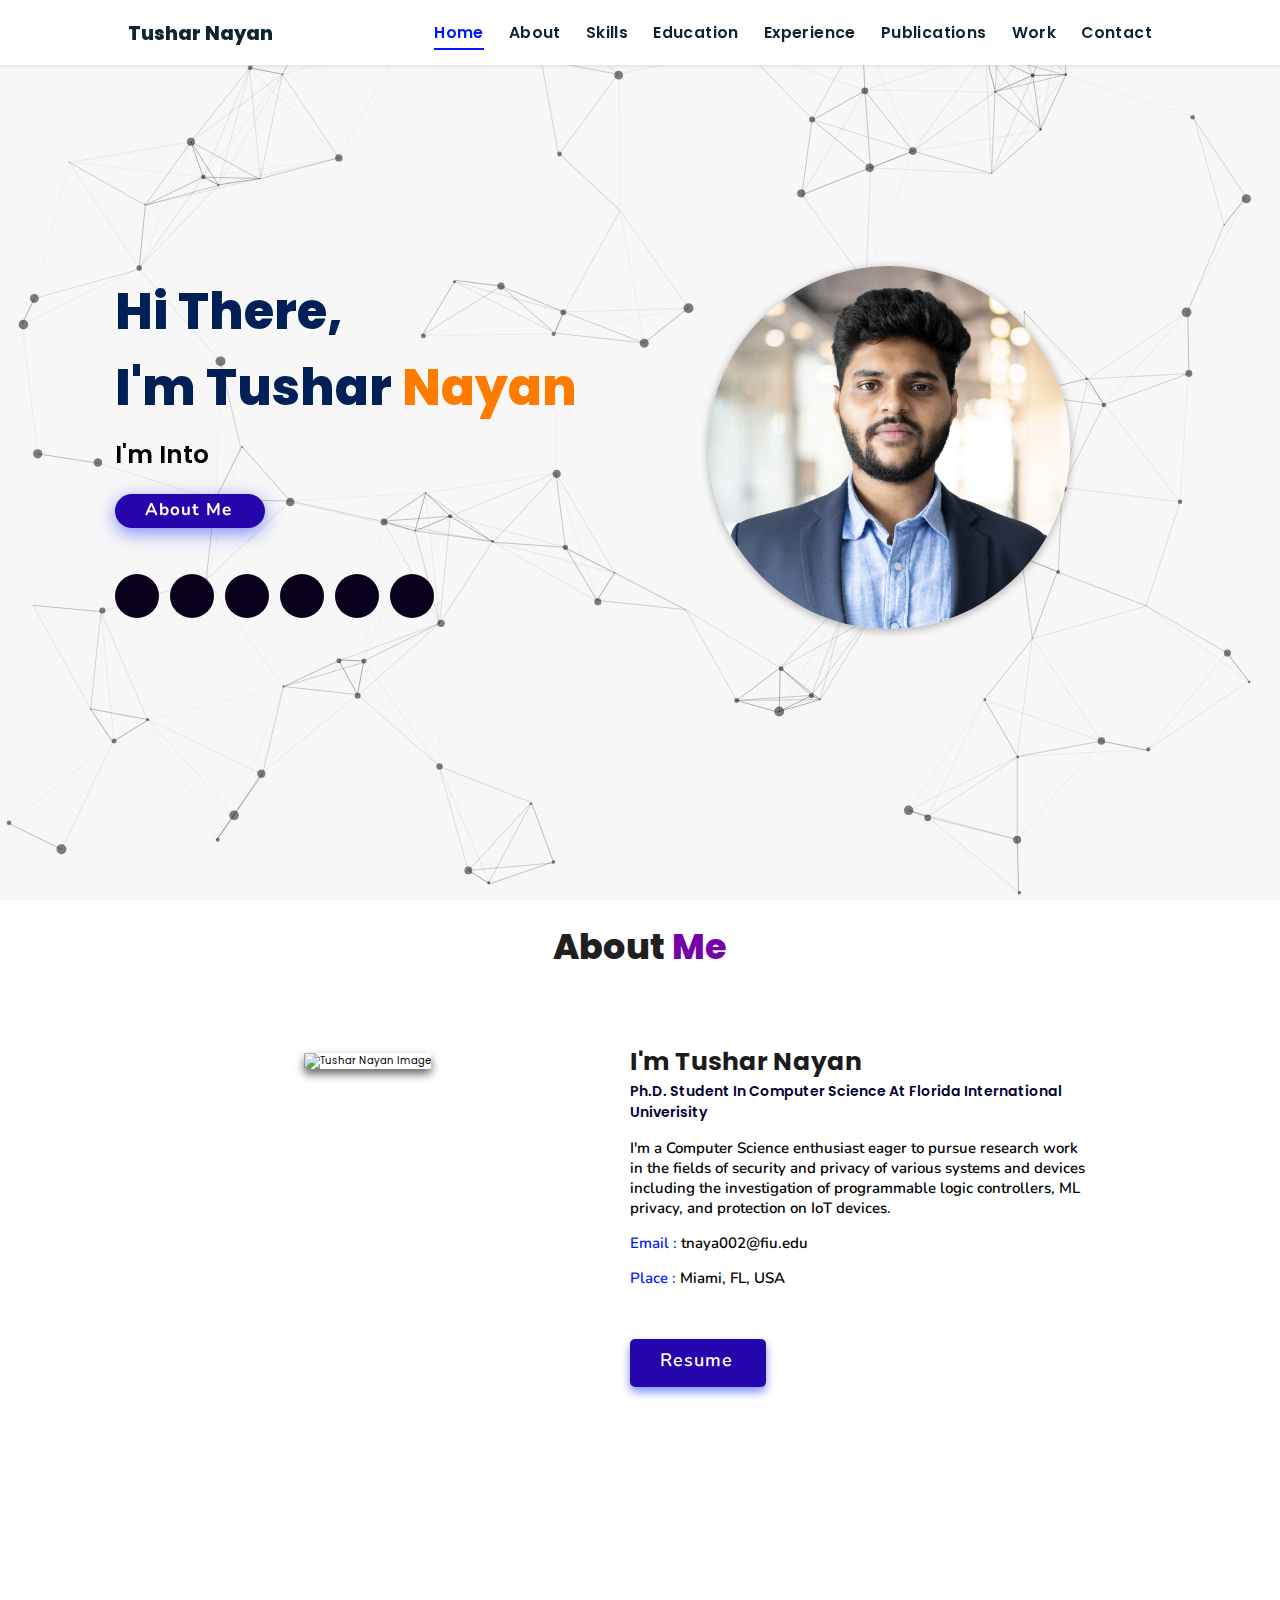
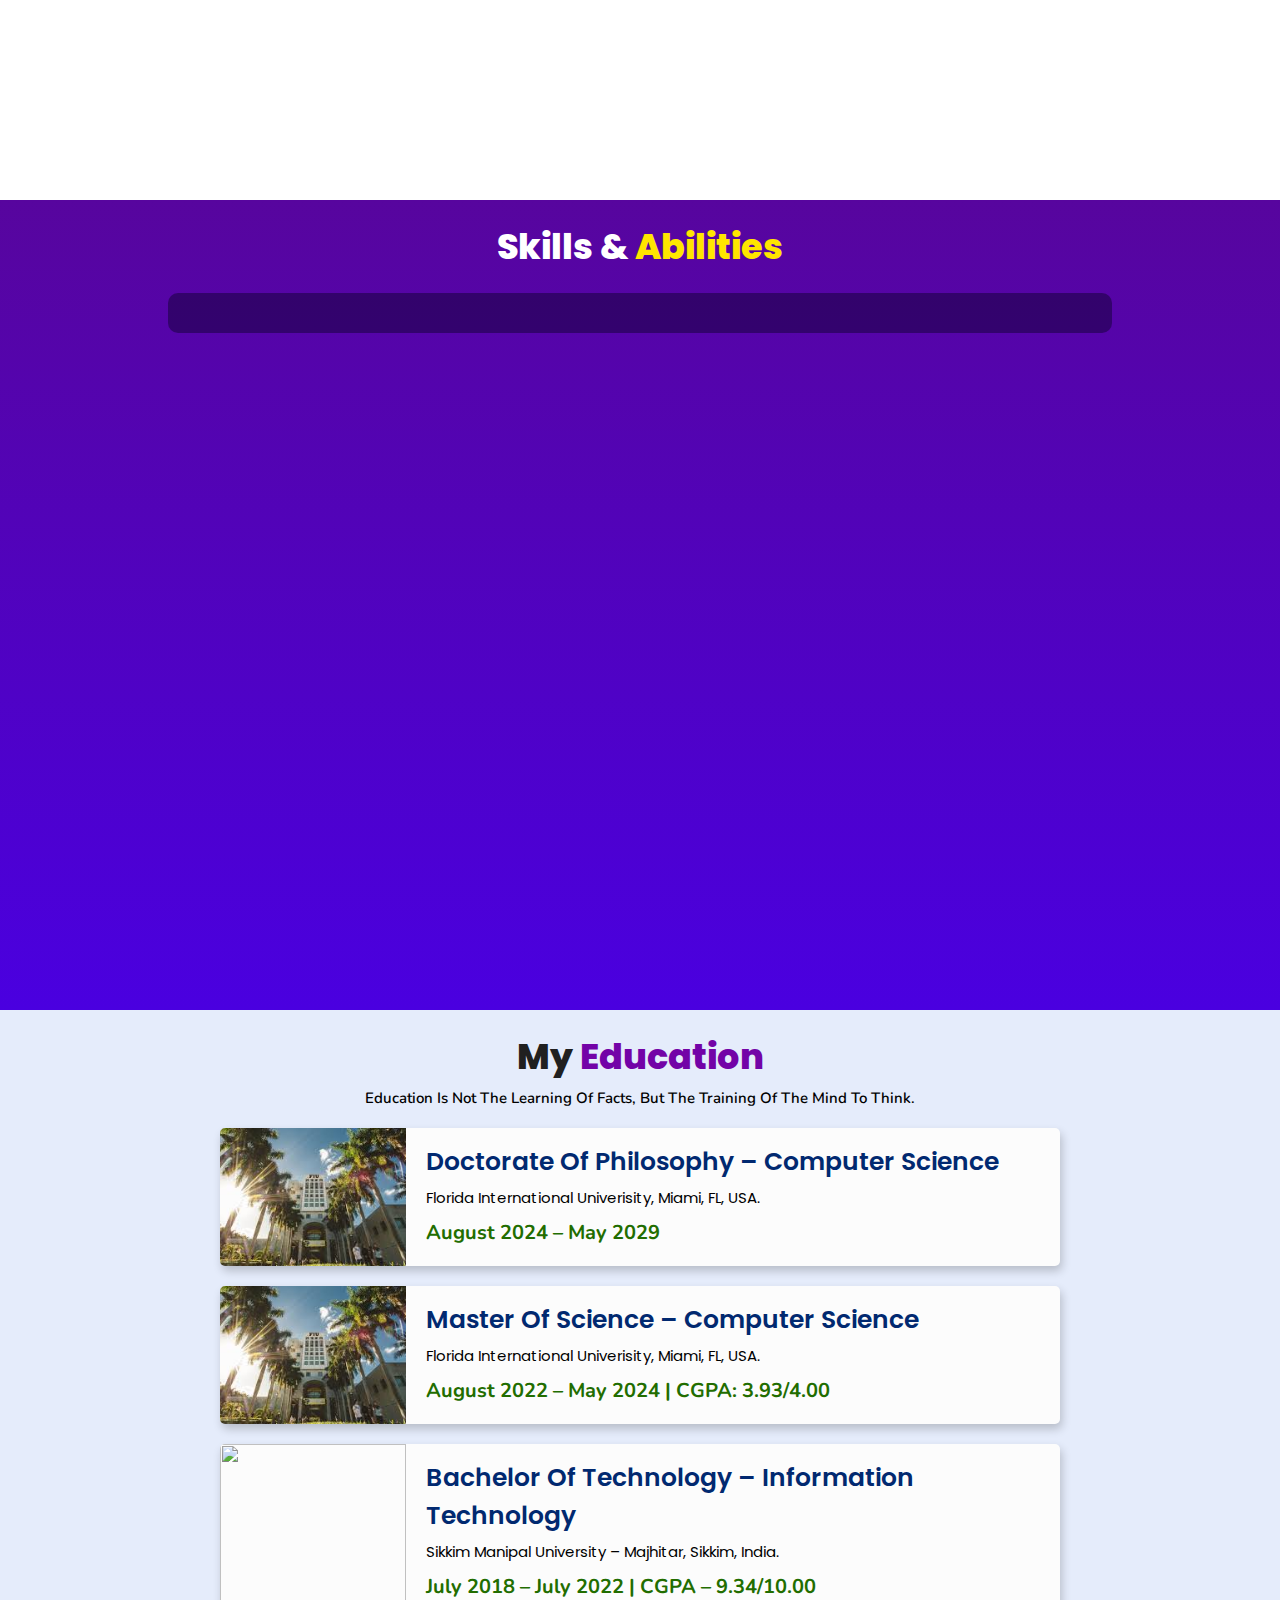
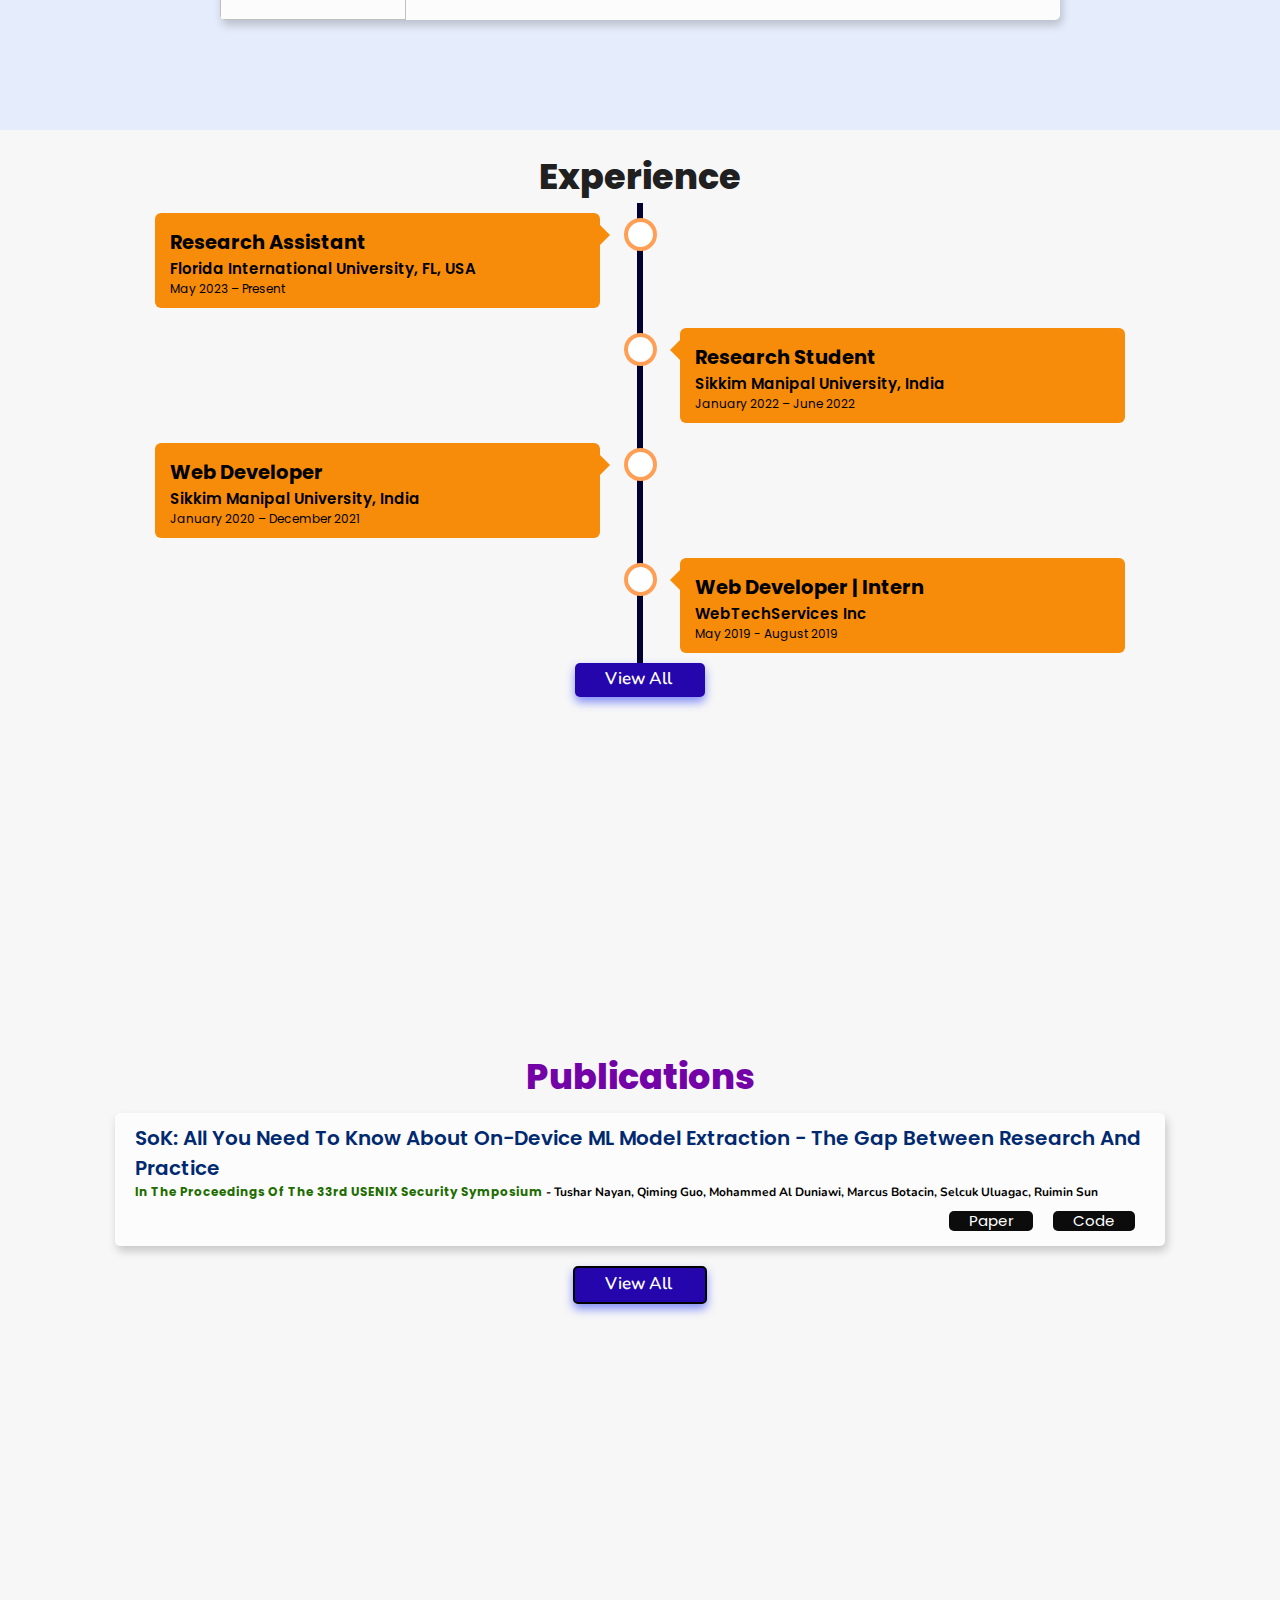
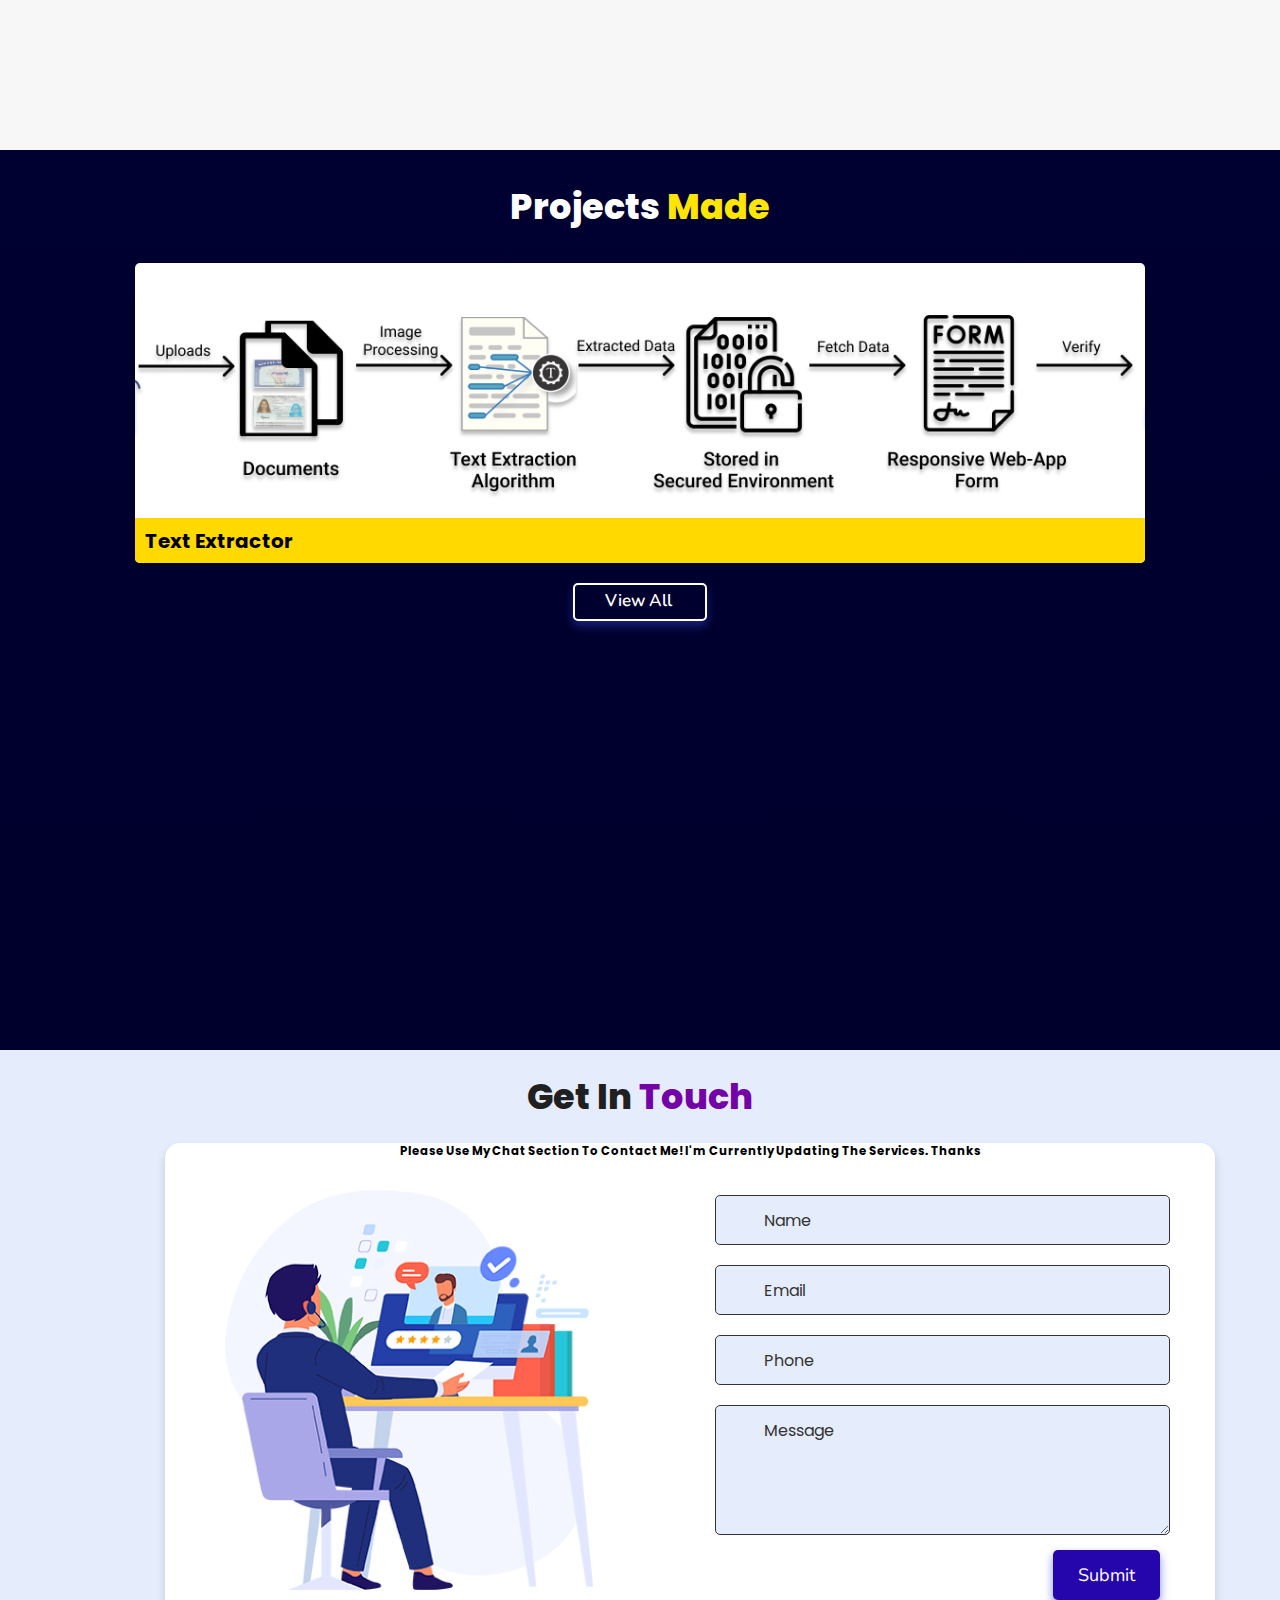
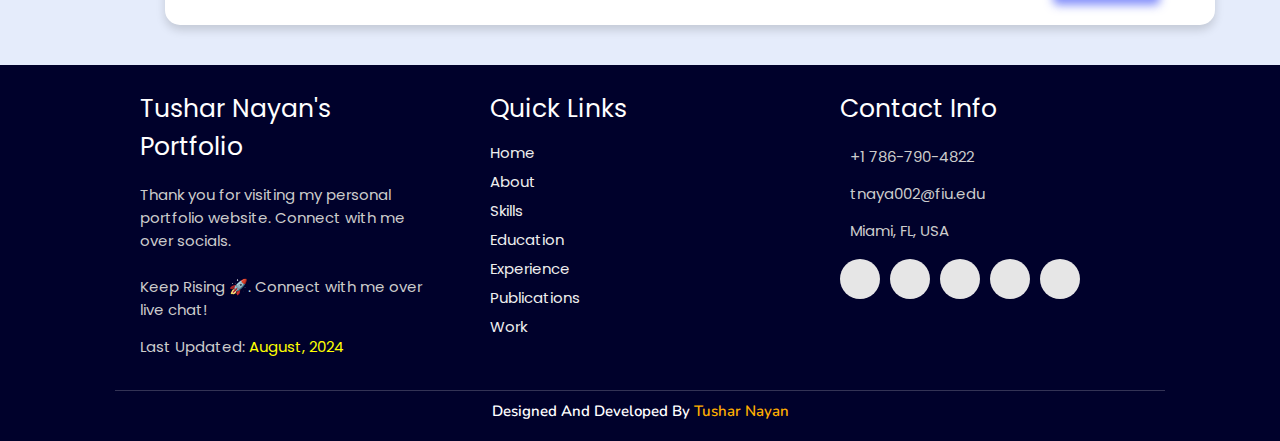
==== index.html @ a2fc1c4a "aug upd" ====
<!DOCTYPE html>
<html lang="en">
<head>
    <meta charset="UTF-8">
    <meta http-equiv="X-UA-Compatible" content="IE=edge">
    <meta name="viewport" content="width=device-width, initial-scale=1.0">
    <meta name="keywords" content="Tushar Nayan, LinkedIn, Tushar, Florida International University, FIU, Ph.D., Nayan, Sikkim Manipal Institute of Technology, Cybersecurity" />
    <meta name="description" content="Welcome to Tushar Nayan's Portfolio. I'm Ph.D. student in Computer Science at Florida International University (FIU) and Full-Stack Web Developer. I graduated with a Master's degree in CS from FIU." />
    <!-- Custom CSS -->
    <link rel="stylesheet" href="./assets/css/style.css">
    <!-- Font Awesome -->
    <link rel="stylesheet" href="https://cdnjs.cloudflare.com/ajax/libs/font-awesome/5.15.3/css/all.min.css" integrity="sha512-iBBXm8fW90+nuLcSKlbmrPcLa0OT92xO1BIsZ+ywDWZCvqsWgccV3gFoRBv0z+8dLJgyAHIhR35VZc2oM/gI1w==" crossorigin="anonymous" referrerpolicy="no-referrer" />
    <!-- Favicon -->
    <link id='favicon' rel="shortcut icon" href="./assets/images/favicon.png" type="image/x-png">
    <title>Tushar Nayan</title>
</head>
<body oncontextmenu="return false">

<!-- pre loader -->
<!-- <div class="loader-container">
  <img draggable="false" src="./assets/images/preloader.gif" alt="">
</div> -->

<!-- navbar starts -->
<header>
        <a href="/" class="logo"><i class="fas fa-home"></i> Tushar Nayan</a>
        
        <div id="menu" class="fas fa-bars"></div>
        <nav class="navbar">
            <ul>
            <li><a class="active" href="#home">Home</a></li>
            <li><a href="#about">About</a></li>
            <li><a href="#skills">Skills</a></li>
            <li><a href="#education">Education</a></li>
            <li><a href="#experience">Experience</a></li>
            <li><a href="#publications">Publications</a></li>
            <li><a href="#work">Work</a></li>
            <li><a href="#contact">Contact</a></li>
            </ul>
        </nav>
</header>
<!-- navbar ends -->


<!-- hero section starts -->
<section class="home" id="home">
    <div id="particles-js"></div>

    <div class="content">
    <h2>Hi There,<br/> I'm Tushar <span>Nayan</span></h2>
    <p>I'm into <span class="typing-text"></span></p>
    <a href="#about" class="btn"><span>About Me</span>
      <i class="fas fa-arrow-circle-down"></i>
    </a>
    <div class="socials">
        <ul class="social-icons">
          <li><a class="linkedin" aria-label="LinkedIn" href="https://www.linkedin.com/in/tushar-nayan-cs/" target="_blank"><i class="fab fa-linkedin"></i></a></li> 
          <li><a class="github" aria-label="GitHub" href="https://github.com/tusharnayan10" target="_blank"><i class="fab fa-github"></i></a></li>
          <li><a class="twitter" aria-label="Twitter" href="https://twitter.com/tusharnayan2610" target="_blank"><i class="fab fa-twitter"></i></a></li>
          <li><a class="Outlook" aria-label="Outlook" href="mailto:tnaya002@fiu.edu" target="_blank"><i class="fa fa-envelope"></i></a></li>
          <li><a class="instagram" aria-label="Instagram" href="https://www.instagram.com/tushar_nayan/"><i class="fab fa-instagram" target="_blank"></i></a></li>
          <li><a class="dev" aria-label="Dev" href="https://scholar.google.com/citations?user=FZKQHasAAAAJ&hl=en" target="_blank"><i class="fas fa-graduation-cap"></i></a></li>
        </ul>
      </div>
    </div>
<div class="image">
    <img draggable="false" class="tilt" src="./assets/images/Tushar_Nayan.jpeg" alt="Tushar Nayan">
</div>
</section>
<!-- hero section ends -->


<!-- about section starts -->
<section class="about" id="about">
    <h2 class="heading"><i class="fas fa-user-alt"></i> About <span>Me</span></h2>
    
    <div class="row">
    <div class="image">
        <img draggable="false" class="tilt" src="./assets/images/Tushar_Nayan_LinkedIn.jpg" alt="Tushar Nayan Image">
    </div>
    <div class="content">
        <h3>I'm Tushar Nayan</h3>
        <span class="tag">Ph.D. Student in Computer Science at Florida International Univerisity</span>
        
        <p>I'm a Computer Science enthusiast eager to pursue research work in the fields of security and privacy of various systems and devices including the investigation of programmable logic controllers, ML privacy, and protection on IoT devices. </p>
        
        <div class="box-container">
            <!-- <div class="box">
              <p><span> age: </span> 20</p>
              <p><span> phone : </span> +91 XXX-XXX-XXXX</p>
            </div> -->
            <div class="box">
              <p><span> email : </span> tnaya002@fiu.edu</p>
              <p><span> place : </span> Miami, FL, USA</p>
            </div>
        </div>
        
        <div class="resumebtn">
            <a href="https://drive.google.com/file/d/1YgH2UkGEHbeD4jH4rCSF4Mcs30v8Ncd2/view" target="_blank" class="btn"><span>Resume</span>
                <i class="fas fa-chevron-right"></i>
            </a>
        </div>

    </div>
    </div>
</section>
<!-- about section ends -->

<!-- skills section starts -->
<section class="skills" id="skills">

    <h2 class="heading"><i class="fas fa-laptop-code"></i> Skills & <span>Abilities</span></h2>

    <div class="container">
          <div class="row" id="skillsContainer">

          <!--<div class="bar">
              <div class="info">
                <img src="./assets/images/skills/react.png"/>
                <span>React-js</span>
              </div>
            </div>-->
      </div>
</div>
</section>
<!-- skills section ends -->


<!-- education section starts -->
<section class="education" id="education">

  <h1 class="heading"><i class="fas fa-graduation-cap"></i> My <span>Education</span></h1>

    <p class="qoute">Education is not the learning of facts, but the training of the mind to think.</p>

    <div class="box-container">
    
    <div class="box">
        <div class="image">
        <img draggable="false" src="./assets/images/educat/FIU.jpeg" alt="Florida International Univerisity, Miami, FL">
        </div>
        <div class="content">
        <h3>Doctorate of Philosophy – Computer Science</h3>
        <p>Florida International Univerisity, Miami, FL, USA.</p>
        <h4>August 2024 – May 2029 </h4>
        </div>
    </div>

    <div class="box">
        <div class="image">
        <img draggable="false" src="./assets/images/educat/FIU.jpeg" alt="Florida International Univerisity, Miami, FL">
        </div>
        <div class="content">
        <h3>Master of Science – Computer Science</h3>
        <p>Florida International Univerisity, Miami, FL, USA.</p>
        <h4>August 2022 – May 2024 | CGPA: 3.93/4.00</h4>
        </div>
    </div>

    <div class="box">
      <div class="image">
      <img draggable="false" src="./assets/images/educat/SMIT.JPG" alt="">
      </div>
      <div class="content">
      <h3>Bachelor of Technology – Information Technology</h3>
      <p>Sikkim Manipal University – Majhitar, Sikkim, India.</p>
      <h4>July 2018 – July 2022 | CGPA – 9.34/10.00</h4>
      </div>
    </div>

</div>
</section>
<!-- education section ends -->

<!-- experience section starts -->
<section class="experience" id="experience">

  <h2 class="heading"><i class="fas fa-briefcase"></i> Experience </h2>

  <div class="timeline">

    <div class="container left">
      <div class="content">
        <div class="tag">
          <h2>Research Assistant</h2>
        </div>
        <div class="desc">
            <h3>Florida International University, FL, USA</h3>
            <p>May 2023 – Present</p>
        </div>
      </div>
    </div>

    <div class="container right">
      <div class="content">
        <div class="tag">
          <h2>Research Student</h2>
        </div>
        <div class="desc">
            <h3>Sikkim Manipal University, India</h3>
            <p>January 2022 – June 2022</p>
        </div>
      </div>
    </div>

    <div class="container left">
      <div class="content">
        <div class="tag">
          <h2>Web Developer</h2>
        </div>
        <div class="desc">
            <h3>Sikkim Manipal University, India</h3>
            <p>January 2020 – December 2021</p>
        </div>
      </div>
    </div>

    <div class="container right">
      <div class="content">
        <div class="tag">
          <h2>Web Developer | Intern </h2>
        </div>
        <div class="desc">
            <h3>WebTechServices Inc</h3>
            <p>May 2019 - August 2019</p>
        </div>
      </div>
    </div>

  <div class="morebtn">
    <a href="./experience/" class="btn"><span>View All</span>
      <i class="fas fa-arrow-right"></i>
  </a>
  </div>

</div>

</section>
<!-- experience section ends -->

<!-- Publications section starts -->
<section class="publications" id="publications">

  <h2 class="heading"><i class="fas fa-book-open"></i> <span>Publications</span></h2>
  <div class="box-container">
     
    <div class="box">
        <div class="content">
        <h3>SoK: All You Need to Know About On-Device ML Model Extraction - The Gap Between Research and Practice </h3>
        <h4>In the Proceedings of the 33rd USENIX Security Symposium <span class="presentedby"> - Tushar Nayan, Qiming Guo, Mohammed Al Duniawi, Marcus Botacin, Selcuk Uluagac, Ruimin Sun</span> </h4>
        <div class="btns-box">
            <div class="btns">
            <a href="https://www.usenix.org/system/files/sec24fall-prepub-2341-nayan.pdf" class="btn" target="_blank"><i class="fas fa-eye"></i> Paper</a>
            <a href="https://github.com/sys-ris3/ML_Extraction_Sok" class="btn" target="_blank">Code <i class="fas fa-code"></i></a>
          </div>
        </div>

      </div>
    </div>
  </div>

<div class="viewall">
  <a href="./publications/" class="btn"><span>View All</span>
    <i class="fas fa-arrow-right"></i>
  </a>
</div>

</section>
<!-- Publications section ends -->



<!-- work project section starts -->
<section class="work" id="work">

  <h2 class="heading"><i class="fas fa-laptop-code"></i> Projects <span>Made</span></h2>

  <div class="box-container">

    <div class="box tilt">
      <img draggable="false" src="./assets/images/projects/textExtractorWeb.png" alt="Text Extractor" />
      <div class="content">
        <div class="tag">
        <h3>Text Extractor</h3>
        </div>
        <div class="desc">
          <p>Text Extractor: Smart Fill - Machine Learning Framework: Designed a Machine Learning framework that uses the OCR technique to extract text from documents and autofill web application forms using powerful tools like Azure, Dot Net, RESTful API, SQL, and React</p>
          <div class="btns">
            <a href="https://github.com/tusharnayan10" class="btn" target="_blank"><i class="fas fa-eye"></i> View</a>
            <a href="https://github.com/tusharnayan10" class="btn" target="_blank">Code <i class="fas fa-code"></i></a>
          </div>
        </div>
      </div>
    </div>

</div>

<div class="viewall">
  <a href="./projects/" class="btn"><span>View All</span>
    <i class="fas fa-arrow-right"></i>
</a>
</div>

</section>
<!-- work project section ends -->


<!-- contact section starts -->
<section class="contact" id="contact">
  
  <h2 class="heading"><i class="fas fa-headset"></i> Get in <span>Touch</span></h2>

  <div class="container">
    <h3 style="text-align: center;">Please use my chat section to contact me! I'm currently updating the services. Thanks</h3>
    <div class="content">
      <div class="image-box">
        <img draggable="false" src="./assets/images/contact1.png" alt="">
      </div>
    <form id="contact-form">
      
      <div class="form-group">
        <div class="field">
          <input type="text" name="name" placeholder="Name" required>
          <i class='fas fa-user'></i>
        </div>
        <div class="field">
          <input type="text" name="email" placeholder="Email" required>
          <i class='fas fa-envelope'></i>
        </div>
        <div class="field">
          <input type="text" name="phone" placeholder="Phone">
          <i class='fas fa-phone-alt'></i>
        </div>
        <div class="message">
        <textarea placeholder="Message" name="message" required></textarea>
        <i class="fas fa-comment-dots"></i>
        </div>
        </div>
      <div class="button-area">
        <button type="submit">
          Submit <i class="fa fa-paper-plane"></i></button>
      </div>
    </form>
  </div>
  </div>
</section> 
<!-- contact section ends -->


<!-- footer section starts -->
<section class="footer">

  <div class="box-container">

      <div class="box">
          <h3>Tushar Nayan's Portfolio</h3>
          <p>Thank you for visiting my personal portfolio website. Connect with me over socials. <br/> <br/> Keep Rising 🚀. Connect with me over live chat!</p>
          <p>Last Updated: <span style="color: yellow;">August, 2024</span></p>
        </div>

      <div class="box">
          <h3>quick links</h3>
          <a href="#home"><i class="fas fa-chevron-circle-right"></i> home</a>
          <a href="#about"><i class="fas fa-chevron-circle-right"></i> about</a>
          <a href="#skills"><i class="fas fa-chevron-circle-right"></i> skills</a>
          <a href="#education"><i class="fas fa-chevron-circle-right"></i> education</a>
          <a href="#experience"><i class="fas fa-chevron-circle-right"></i> experience</a>
          <a href="#publications"><i class="fas fa-chevron-circle-right"></i> publications</a>
          <a href="#work"><i class="fas fa-chevron-circle-right"></i> work</a>
      </div>

      <div class="box">
          <h3 id="contact" >contact info</h3>
          <p> <i class="fas fa-phone"></i>+1 786-790-4822</p>
          <p> <i class="fas fa-envelope"></i>tnaya002@fiu.edu</p>
          <p> <i class="fas fa-map-marked-alt"></i>Miami, FL, USA</p>
          <div class="share">

              <a href="https://www.linkedin.com/in/tushar-nayan-cs" class="fab fa-linkedin" aria-label="LinkedIn" target="_blank"></a>
              <a href="https://github.com/tushar_nayan" class="fab fa-github" aria-label="GitHub" target="_blank"></a>
              <a href="mailto:tnaya002@fiu.edu" class="fas fa-envelope" aria-label="Mail" target="_blank"></a>
              <a href="https://twitter.com/tusharnayan2610" class="fab fa-twitter" aria-label="Twitter" target="_blank"></a>
              <a href="https://t.me/" class="fab fa-telegram-plane" aria-label="Telegram" target="_blank"></a>
          </div>
      </div>
  </div>

  <h1 class="credit">Designed and Developed by <a href="https://www.linkedin.com/in/tushar-nayan-cs"> Tushar Nayan</a></h1>

</section>
<!-- footer section ends -->


<!-- scroll top btn -->
<a href="#home" aria-label="ScrollTop" class="fas fa-angle-up" id="scroll-top"></a>
<!-- scroll back to top -->


<!-- ==== ALL MAJOR JAVASCRIPT CDNS STARTS ==== -->
<!-- jquery cdn -->
<script src="https://cdnjs.cloudflare.com/ajax/libs/jquery/3.6.0/jquery.min.js" integrity="sha512-894YE6QWD5I59HgZOGReFYm4dnWc1Qt5NtvYSaNcOP+u1T9qYdvdihz0PPSiiqn/+/3e7Jo4EaG7TubfWGUrMQ==" crossorigin="anonymous" referrerpolicy="no-referrer"></script>

<!-- typed.js cdn -->
<script src="https://cdnjs.cloudflare.com/ajax/libs/typed.js/2.0.5/typed.min.js" integrity="sha512-1KbKusm/hAtkX5FScVR5G36wodIMnVd/aP04af06iyQTkD17szAMGNmxfNH+tEuFp3Og/P5G32L1qEC47CZbUQ==" crossorigin="anonymous" referrerpolicy="no-referrer"></script>

<!-- particle.js links -->
<script src="./assets/js/particles.min.js"></script>
<script src="./assets/js/app.js"></script>

<!-- vanilla tilt.js links -->
<script src="https://cdnjs.cloudflare.com/ajax/libs/vanilla-tilt/1.7.0/vanilla-tilt.min.js" integrity="sha512-SttpKhJqONuBVxbRcuH0wezjuX+BoFoli0yPsnrAADcHsQMW8rkR84ItFHGIkPvhnlRnE2FaifDOUw+EltbuHg==" crossorigin="anonymous" referrerpolicy="no-referrer"></script>

<!-- scroll reveal anim -->
<script src="https://unpkg.com/scrollreveal"></script>

<script
      type="text/javascript"
      src="https://cdn.jsdelivr.net/npm/emailjs-com@3/dist/email.min.js"
    ></script>

<!-- ==== ALL MAJOR JAVASCRIPT CDNS ENDS ==== -->

<script src="./assets/js/script.js"></script>

</body>
</html>
---- assets/css/style.css ----
@import url("https://fonts.googleapis.com/css2?family=Poppins:wght@400;600;700&display=swap");
@import url("https://fonts.googleapis.com/css2?family=Nunito:ital,wght@0,300;0,400;0,600;0,700;1,300;1,400&display=swap");

* {
  margin: 0;
  padding: 0;
  box-sizing: border-box;
  text-decoration: none;
  outline: none;
  border: none;
  text-transform: capitalize;
  transition: all 0.2s linear;
}
html {
  font-size: 62.5%;
  overflow-x: hidden;
  scroll-behavior: smooth;
}
body {
  background: #f7f7f7;
  font-family: "Poppins", sans-serif;
}

*::selection {
  background: #2b3dda;
  color: #fff;
}

html {
  font-size: 62.5%;
  overflow-x: hidden;
}
html::-webkit-scrollbar {
  width: 0.8rem;
}
html::-webkit-scrollbar-track {
  background: rgb(235, 202, 245);
}
html::-webkit-scrollbar-thumb {
  background: #420177;
}

/* pre loader start */
.loader-container {
  position: fixed;
  top: 0;
  left: 0;
  z-index: 10000;
  background: #e6eff1;
  display: flex;
  align-items: center;
  justify-content: center;
  height: 100%;
  width: 100%;
}
.loader-container.fade-out {
  top: -120%;
}
/* pre loader end */

/* navbar starts */
header {
  position: fixed;
  top: 0;
  left: 0;
  right: 0;
  z-index: 1000;
  display: flex;
  align-items: center;
  justify-content: space-between;
  padding: 1.7rem 10%;
  height: 6.5rem;
  background-color: #fff;
  box-shadow: 0 1px 4px rgba(146, 161, 176, 0.3);
}
section {
  min-height: 100vh;
  padding: 2rem 9%;
}
.heading {
  font-size: 3.5rem;
  color: rgb(32, 32, 32);
  font-weight: 800;
  text-align: center;
}
.heading span {
  color: rgb(115, 3, 167);
}
header .logo {
  font-size: 1.9rem;
  font-weight: 800;
  text-decoration: none;
  color: #0e2431;
}
header .logo i {
  font-size: 2.2rem;
}
header .logo:hover {
  color: #fc8c05;
}
header .navbar ul {
  list-style: none;
  display: flex;
  justify-content: center;
  align-items: center;
}
header .navbar li {
  margin-left: 2.5rem;
}
header .navbar ul li a {
  font-size: 1.57rem;
  color: #0e2431;
  font-weight: 600;
  text-decoration: none;
  letter-spacing: 0.04rem;
  transition: 0.2s;
}
header .navbar ul li a.active,
header .navbar ul li a:hover {
  color: #011aff;
  border-bottom: 0.2rem solid #011aff;
  padding: 0.5rem 0;
}
/* navbar ends */

/* hamburger icon starts*/
#menu {
  font-size: 3rem;
  cursor: pointer;
  color: rgb(24, 2, 63);
  display: none;
}
@media (max-width: 768px) {
  #menu {
    display: block;
  }
  header .navbar {
    position: fixed;
    top: 6.5rem;
    right: -120%;
    width: 75%;
    height: 100%;
    text-align: left;
    align-items: flex-start;
    background-color: #0e0f31;
  }
  header .navbar ul {
    flex-flow: column;
    padding: 1rem;
  }
  header .navbar ul li {
    text-align: center;
    width: 100%;
    margin: 1rem 0;
    border-radius: 0.5rem;
    width: 26rem;
  }
  header .navbar ul li a {
    display: block;
    padding: 1rem;
    text-align: left;
    color: #fff;
    font-size: 2rem;
  }
  header .navbar ul li a.active,
  header .navbar ul li a:hover {
    padding: 1rem;
    color: #fff;
    border-radius: 0.5rem;
    border-bottom: 0.5rem solid #011aff;
  }
  .fa-times {
    transform: rotate(180deg);
  }
  header .navbar.nav-toggle {
    right: 0;
  }
}
/* hamburger icon ends */

/* hero section starts*/
.home {
  position: relative;
  display: flex;
  flex-wrap: wrap;
  gap: 1.5rem;
  min-height: 100vh;
  align-items: center;
}
.home #particles-js {
  position: absolute;
  top: 0;
  left: 0;
  height: 100%;
  width: 100%;
}
.home::before {
  content: "";
  position: absolute;
  top: 0;
  left: 0;
  height: 100%;
  width: 100%;
}
.home .content {
  flex: 1 1 40rem;
  padding-top: 1rem;
  z-index: 1;
}
.home .image {
  flex: 1 1 40rem;
  z-index: 1;
}
.home .image img {
  width: 70%;
  margin-left: 6rem;
  border-radius: 50%;
  box-shadow: 0 2px 8px rgba(0, 0, 0, 0.3);
  cursor: pointer;
}
.home .image img:hover {
  box-shadow: 0 5px 15px rgba(0, 0, 0, 0.5);
}
.home .content h2 {
  font-size: 5rem;
  font-weight: 800;
  color: #002057;
}
.home .content h2 span {
  font-size: 5rem;
  font-weight: 800;
  color: #ff7b00;
}
.home .content p {
  font-size: 2.5rem;
  color: #000;
  font-weight: 600;
  padding: 1rem 0;
}
.home .content p span {
  font-size: 2.5rem;
  color: rgb(148, 8, 8);
  font-weight: 600;
  padding: 1rem 0;
}
.home .btn {
  margin-top: 1rem;
  position: absolute;
  line-height: 0;
  padding: 1.6rem 3rem;
  border-radius: 4em;
  transition: 0.5s;
  color: #fff;
  background: #2506ad;
  box-shadow: 0px 5px 18px rgba(48, 68, 247, 0.6);
  font-family: "Nunito", sans-serif;
}
.home .btn span {
  font-weight: 700;
  font-size: 1.7rem;
  letter-spacing: 0.1rem;
}
.home .btn i {
  margin-left: 0.3rem;
  font-size: 1.5rem;
  transition: 0.3s;
}
.home .btn:hover {
  background: #1a047e;
}
.home .btn:hover i {
  transform: translateX(5px);
}
/* social icons start */
.socials {
  position: relative;
  margin-top: 9rem;
}
.socials .social-icons {
  padding-left: 0;
  margin-bottom: 0;
  list-style: none;
}
.socials .social-icons li {
  display: inline-block;
  margin-bottom: 14px;
}
.social-icons a {
  font-size: 2rem;
  display: inline-block;
  line-height: 44px;
  color: #00d9ff;
  background-color: #09011b;
  width: 44px;
  height: 44px;
  text-align: center;
  margin-right: 8px;
  border-radius: 100%;
  -webkit-transition: all 0.2s linear;
  -o-transition: all 0.2s linear;
  transition: all 0.2s linear;
}
.social-icons a:active,
.social-icons a:focus,
.social-icons a:hover {
  color: #fff;
  background-color: #0685da;
}
.social-icons a.github:hover {
  background-color: #0e0e0e;
}
.social-icons a.twitter:hover {
  background-color: #00aced;
}
.social-icons a.linkedin:hover {
  background-color: #007bb6;
}
.social-icons a.dev:hover {
  background-color: #070707;
}
.social-icons a.instagram:hover {
  background-color: #ee00da;
}
/* social icons end */

/* hero media queries starts*/
@media (max-width: 450px) {
  .home .btn {
    margin: 4rem 0;
  }
  .socials {
    margin-top: 10rem;
  }
  .home .image img {
    margin-top: -10rem;
  }
  .home .content p {
    font-size: 2.2rem;
  }
  .home .content p span {
    font-size: 2.2rem;
  }
}
/* hero media queries ends*/
/* hero section end */

/* about section starts */
.about {
  background: rgb(255, 255, 255);
}
.about .row {
  display: flex;
  flex-direction: row;
  gap: 2rem;
  flex-wrap: wrap;
  padding: 4rem;
}
.about .row .image {
  text-align: center;
  flex: 1 1 35rem;
}
.about .row .image img {
  margin: 4rem;
  width: 30rem;
  height: auto;
  border-radius: 5%;
  box-shadow: 0 5px 10px rgba(0, 0, 0, 0.6);
  mix-blend-mode: normal;
  transition: 0.3s;
  cursor: pointer;
}

.about .row .content {
  flex: 1 1 45rem;
  padding: 3rem;
}
.about .row .content h3 {
  color: rgb(27, 27, 27);
  font-size: 2.5rem;
}
.about .row .content .tag {
  font-size: 1.4rem;
  color: #020133;
  font-weight: 600;
  margin-top: 1rem;
}
.about .row .content p {
  font-size: 1.5rem;
  margin-top: 1.5rem;
  font-family: "Nunito";
  font-weight: 600;
  text-transform: none;
}
.about .row .content .box-container {
  display: flex;
  flex-wrap: wrap;
  gap: 1.5rem;
  font-family: "Nunito";
  font-weight: 600;
}
.about .row .content .box-container .box p {
  text-transform: none;
}
.about .row .content .box-container .box p span {
  color: #011aff;
}
.resumebtn {
  margin-top: 6rem;
}
.resumebtn .btn {
  padding: 1.7rem 3rem;
  border-radius: 0.5em;
  transition: 0.3s;
  color: #fff;
  background: #2506ad;
  box-shadow: 0px 5px 10px rgba(48, 68, 247, 0.6);
  font-family: "Nunito", sans-serif;
}
.resumebtn .btn span {
  font-weight: 600;
  font-size: 1.8rem;
  letter-spacing: 0.1rem;
}
.resumebtn .btn i {
  margin-left: 0.3rem;
  font-size: 1.2rem;
  transition: 0.3s;
}
.resumebtn .btn:hover {
  background: #1a047e;
}
.resumebtn .btn:hover i {
  transform: translateX(5px);
}
/* about media queries starts*/
@media screen and (max-width: 600px) {
  .about .row .image {
    margin-top: 2rem;
  }
  .about .row .image img {
    margin: 0 auto;
    width: 80%;
    mix-blend-mode: normal;
  }
  .about .row {
    padding: 0.5rem;
    margin-bottom: 7rem;
  }
  .about .row .content {
    padding: 1rem;
  }
  .about .row .content .box-container {
    gap: 0;
  }
}
/* about media queries ends*/
/* about section ends */

/* skills section starts */
.skills {
  min-height: 90vh;
  background: linear-gradient(to bottom, #57059e, #4a00e0);
}
.skills h2 {
  color: #fff;
}
.skills .heading span {
  color: rgb(255, 230, 0);
}
.skills .container {
  background: rgba(0, 0, 22, 0.4);
  color: #fff;
  border-radius: 1rem;
  padding: 2rem;
  width: 90%;
  margin: auto;
  margin-top: 2rem;
}
.skills .container .row {
  display: grid;
  grid-template-columns: repeat(6, 1fr);
  flex-wrap: wrap;
  gap: 1.8rem;
}
.skills .container .bar {
  margin-bottom: 15px;
  padding: 10px;
  border-radius: 1rem;
  box-shadow: 0 4px 10px rgba(0, 0, 0, 0.2);
  background: rgba(0, 0, 22, 0.9);
  transition: 0.2s;
}
.skills .container .bar:hover {
  box-shadow: 0 8px 10px rgba(0, 2, 68, 0.8) !important;
  background-color: rgba(0, 0, 0, 0.9) !important;
}
.skills .container .bar .info {
  display: flex;
  flex-direction: column;
  align-items: center;
  gap: 1rem;
  margin-top: 1rem;
}
.skills .container .bar .info i {
  font-size: 4rem;
}
.skills .container .bar .info span {
  font-size: 2rem;
  font-weight: 500;
  font-family: "Poppins";
  margin-left: 0.5rem;
}
/* skills media queries starts*/
@media screen and (max-width: 600px) {
  .skills .container {
    padding: 0;
    margin: 0;
  }
  .skills .container .row {
    grid-template-columns: repeat(2, 1fr);
    margin: 1rem;
    padding: 2rem 0.2rem 2rem 0.2rem;
    gap: 1rem;
  }
  .skills .container {
    margin-top: 5px;
    width: 100%;
  }
}
/* skills media queries ends*/
/* skills section ends */

/* education section starts */
.education {
  background: #e5ecfb;
  min-height: 80vh;
}
.education .qoute {
  font-size: 1.5rem;
  text-align: center;
  font-family: "Nunito", sans-serif;
  font-weight: 600;
  margin-top: 0.5rem;
}
.education .box-container {
  display: flex;
  flex-wrap: wrap;
  justify-content: center;
  align-items: center;
  flex-direction: column;
}
.education .box-container .box {
  display: flex;
  flex-direction: row;
  width: 80%;
  border-radius: 0.5rem;
  box-shadow: 0.2rem 0.5rem 1rem rgba(0, 0, 0, 0.2);
  text-align: center;
  position: relative;
  margin-top: 2rem;
  overflow: hidden;
  transition: 0.3s;
  background: rgb(252, 252, 252);
}
.education .box-container .box:hover {
  transform: scale(1.03);
  box-shadow: 1rem 0.5rem 1.2rem rgba(0, 0, 0, 0.3);
}
.education .box-container .box .image {
  flex: 1 1 20rem;
  width: 100%;
}
.education .box-container .box img {
  object-fit: cover;
  position: relative;
  width: 100%;
  height: 100%;
}
.education .box-container .box .content {
  position: relative;
  display: flex;
  flex-direction: column;
  padding: 1rem;
  flex-wrap: wrap;
  flex: 1 1 70rem;
}
.education .box-container .box .content h3 {
  font-size: 2.5rem;
  color: #012970;
  padding: 0.5rem 0;
  font-weight: 600;
  text-align: left;
  margin-left: 1rem;
}
.education .box-container .box .content p {
  font-size: 1.5rem;
  margin-left: 1rem;
  text-align: left;
}
.education h4 {
  font-size: 2rem;
  color: rgb(34, 109, 0);
  text-align: left;
  margin: 1rem;
  font-family: "Nunito", sans-serif;
  font-weight: 700;
}

/* education media queries starts*/
@media screen and (max-width: 600px) {
  .education .box-container .box {
    flex-direction: column;
    width: 100%;
  }
  .education .box-container .box .image {
    width: 100%;
    height: 25rem;
  }
  .education .box-container .box img {
    width: 100%;
  }
  .education .box-container .box .content {
    position: relative;
    display: flex;
    flex-direction: column;
    padding: 1rem;
    flex-wrap: wrap;
    flex: 0;
  }
  .education .btns {
    margin-top: 2rem;
    margin-left: 1rem;
    margin-right: 1rem;
    flex-wrap: wrap;
  }
}
/* education media queries ends*/
/* education section ends */



/* Publication section starts*/

.publications {
  background: (255, 255, 255);
  min-height: 80vh;
}

.publications .box-container {
  display: flex;
  flex-wrap: wrap;
  justify-content: center;
  align-items: center;
  flex-direction: column;
}
.publications .box-container .box {
  display: flex;
  flex-direction: row;
  width: 100%;
  border-radius: 0.5rem;
  box-shadow: 0.2rem 0.5rem 1rem rgba(0, 0, 0, 0.2);
  text-align: center;
  position: relative;
  margin-top: 1rem;
  overflow: hidden;
  transition: 0.3s;
  background: rgb(252, 252, 252);
}
.publications .box-container .box:hover {
  /* transform: scale(1.03); */
  box-shadow: 1rem 0.5rem 1.2rem rgba(0, 0, 0, 0.3);
}
.publications .box-container .box .image {
  flex: 1 1 20rem;
  width: 100%;
}
.publications .box-container .box img {
  object-fit: cover;
  position: relative;
  width: 100%;
  height: 100%;
}
.publications .box-container .box .content {
  position: relative;
  display: flex;
  flex-direction: column;
  padding: 1rem;
  flex-wrap: wrap;
  flex: 1 1 10rem;
}
.publications .box-container .box .content h3 {
  font-size: 2rem;
  color: #012970;
  font-weight: 600;
  text-align: left;
  margin-left: 1rem;
}
.publications .box-container .box .content p {
  font-size: 1rem;
  margin-left: 1rem;
  text-align: left;
}
.publications h4 {
  font-size: 1.2rem;
  color: rgb(34, 109, 0);
  text-align: left;
  margin-left: 1rem;
  font-weight: 700;
}

.publications .presentedby{
  font-size: 1.2rem;
  color: black;
  text-align: left;
  font-family: "Nunito", sans-serif;

}

/* Publications media queries starts*/

@media screen and (max-width: 600px) {
  .publications .box-container .box {
    flex-direction: column;
    width: 100%;
  }
  .publications .box-container .box .image {
    width: 100%;
    height: 25rem;
  }
  .publications .box-container .box img {
    width: 100%;
  }
  .publications .box-container .box .content {
    position: relative;
    display: flex;
    flex-direction: column;
    padding: 1.1rem;
    flex-wrap: wrap;
    flex: 0;
  }
  .publications .btns {
    margin-top: 2rem;
    margin-left: 1rem;
    margin-right: 1rem;
    flex-wrap: wrap;
  }
}

/* Publication buttons style start */

.publications .btns-box .btns {
  display: flex;
  justify-content: flex-end;
  width: 100%;
  margin-top: 1rem;
  margin-bottom: 0.5rem;
}
.publications .btns-box .btns .btn {
  line-height: 0;
  display: inline;
  padding: 1rem 2rem;
  border-radius: 0.5rem;
  font-size: 1.5rem;
  color: #fff;
  background: rgb(12, 12, 12);
  margin-right: 2rem;
}
.publications .btns-box .btns .btn:hover {
  background: #310ae0f5;
}
.publications .viewall {
  display: flex;
  justify-content: center;
  margin-top: 2rem;
}
.publications .viewall .btn {
  position: relative;
  line-height: 0;
  padding: 1.6rem 3rem;
  border-radius: 0.5em;
  transition: 0.5s;
  background: #2506ad;
  box-shadow: 0px 5px 10px rgba(48, 68, 247, 0.6);
  color: #fff;
  font-weight: 700;
  border: 2px solid #000;
  text-align: center;
}
.publications .viewall .btn span {
  font-weight: 600;
  font-size: 1.7rem;
  font-family: "Nunito", sans-serif;
}
.publications .viewall .btn i {
  margin-left: 0.3rem;
  font-size: 1.5rem;
  transition: 0.3s;
}
.publications .viewall .btn:hover {
  background: #fff;
  color: #000;
}
.publications .viewall .btn:hover i {
  transform: translateX(5px);
}
/* Publication buttons style ends*/

/* Publication section ends*/

/* PUBLICATION ENDS */



/* work section starts */
.work {
  /* background: #010124; */
  background: linear-gradient(to bottom, #000031, #00002c);
}
.work h2 {
  color: #fff;
  padding: 1rem;
}
.work .heading span {
  color: rgb(255, 230, 0);
}
.work .box-container {
  display: flex;
  flex-wrap: wrap;
  gap: 1.5rem;
  margin: 2rem;
}
.work .box-container .box {
  flex: 1 1 30rem;
  border-radius: 0.5rem;
  box-shadow: 0 0.5rem 1rem rgba(0, 0, 0, 0.1);
  position: relative;
  overflow: hidden;
  height: 30rem;
}
.work .box-container .box img {
  height: 100%;
  width: 100%;
  object-fit: cover;
}
.work .box-container .box .content {
  height: 100%;
  width: 100%;
  position: absolute;
  top: 85%;
  left: 0;
  background: rgba(255, 255, 255, 0.9);
  display: flex;
  flex-direction: column;
}
.work .box-container .box .content .tag {
  display: flex;
  flex-direction: row;
  justify-content: space-between;
  align-items: center;
  height: 4.5rem;
  width: 100%;
  padding-left: 1rem;
  background: #ffd900;
}
.work .box-container .box .content .tag h3 {
  font-size: 2rem;
}
.work .box-container .box:hover .content {
  top: 25%;
}
.work .desc {
  margin: 2rem;
  display: flex;
  flex-direction: column;
  justify-content: center;
}
.work .desc p {
  font-size: 1.5rem;
}
.work .desc .btns {
  display: flex;
  justify-content: space-between;
  width: 100%;
  margin-top: 2rem;
}
.work .desc .btns .btn {
  line-height: 0;
  display: inline;
  padding: 1.5rem 2.5rem;
  border-radius: 0.5rem;
  font-size: 1.5rem;
  color: #fff;
  background: rgb(12, 12, 12);
  margin-right: 2rem;
}
.work .desc .btns .btn:hover {
  background: #310ae0f5;
}
.work .viewall {
  display: flex;
  justify-content: center;
}
.work .viewall .btn {
  position: relative;
  line-height: 0;
  padding: 1.6rem 3rem;
  border-radius: 0.5em;
  transition: 0.5s;
  color: rgb(255, 255, 255);
  font-weight: 700;
  border: 2px solid #fff;
  box-shadow: 0px 5px 10px rgba(65, 84, 241, 0.4);
  text-align: center;
}
.work .viewall .btn span {
  font-weight: 600;
  font-size: 1.7rem;
  font-family: "Nunito", sans-serif;
}
.work .viewall .btn i {
  margin-left: 0.3rem;
  font-size: 1.5rem;
  transition: 0.3s;
}
.work .viewall .btn:hover {
  background: #fff;
  color: #000;
}
.work .viewall .btn:hover i {
  transform: translateX(5px);
}
/* work section ends */

/* experience section starts */
.experience .timeline {
  position: relative;
  max-width: 1200px;
  margin: 0 auto;
}
.experience .timeline::after {
  content: "";
  position: absolute;
  width: 6px;
  background: #020133;
  top: 0;
  bottom: 0;
  left: 50%;
  margin-left: -3px;
  z-index: -2;
}
.experience .container {
  padding: 10px 40px;
  position: relative;
  background-color: inherit;
  width: 50%;
}
/*circles on timeline*/
.experience .container::after {
  content: "\f0b1";
  position: absolute;
  width: 25px;
  height: 25px;
  right: -17px;
  background-color: rgb(255, 255, 255);
  border: 4px solid #ff9f55;
  top: 15px;
  border-radius: 50%;
  z-index: 100;
  font-size: 1.89rem;
  text-align: center;
  font-weight: 600;
  color: #02094b;
  font-family: "Font Awesome\ 5 Free";
}
.experience .left {
  left: 0;
}
.experience .right {
  left: 50%;
}
/* arrows pointing right */
.experience .left::before {
  content: " ";
  height: 0;
  position: absolute;
  top: 22px;
  width: 0;
  z-index: 1;
  right: 30px;
  border: medium solid #f68c09;
  border-width: 10px 0 10px 10px;
  border-color: transparent transparent transparent #f68c09;
}
/* arrows pointing left  */
.experience .right::before {
  content: " ";
  height: 0;
  position: absolute;
  top: 22px;
  width: 0;
  z-index: 1;
  left: 30px;
  border: medium solid #f68c09;
  border-width: 10px 10px 10px 0;
  border-color: transparent #f68c09 transparent transparent;
}
.experience .right::after {
  left: -16px;
}
.experience .content {
  background-color: #f68c09;
  position: relative;
  border-radius: 6px;
}
.experience .content .tag {
  font-size: 1.3rem;
  padding-top: 1.5rem;
  padding-left: 1.5rem;
}
.experience .content .desc {
  margin-left: 1.5rem;
  padding-bottom: 1rem;
}
.experience .content .desc h3 {
  font-size: 1.5rem;
  font-weight: 600;
}
.experience .content .desc p {
  font-size: 1.2rem;
}
/* view all button */
.morebtn {
  display: flex;
  justify-content: center;
}
.morebtn .btn {
  position: relative;
  line-height: 0;
  padding: 1.6rem 3rem;
  border-radius: 0.5em;
  transition: 0.5s;
  color: #fff;
  background: #2506ad;
  box-shadow: 0px 5px 10px rgba(48, 68, 247, 0.6);
  text-align: center;
}
.morebtn .btn span {
  font-weight: 600;
  font-size: 1.7rem;
  font-family: "Nunito", sans-serif;
}
.morebtn .btn i {
  margin-left: 0.3rem;
  font-size: 1.5rem;
  transition: 0.3s;
}
.morebtn .btn:hover {
  background: #1a047e;
}
.morebtn .btn:hover i {
  transform: translateX(5px);
}

/* Media queries - Responsive timeline on screens less than 600px wide */
@media screen and (max-width: 600px) {
  .experience {
    min-height: 80vh;
  }
  .experience .timeline {
    margin-top: 2rem;
  }
  .experience .timeline::after {
    left: 31px;
  }
  .experience .container {
    width: 100%;
    padding-left: 8rem;
    padding-right: 2rem;
  }
  .experience .container::after {
    font-size: 2.2rem;
  }
  .experience .container::before {
    left: 61px;
    border: medium solid #f68c09;
    border-width: 10px 10px 10px 0;
    border-color: transparent #f68c09 transparent transparent;
  }
  .experience .left::after {
    left: 15px;
  }
  .experience .right::after {
    left: 15px;
  }
  .experience .right {
    left: 0%;
  }
  .morebtn {
    margin-top: 3rem;
  }
}
/* experience media queries ends */
/* experience section ends */

/* contact section starts */
.contact {
  background: #e5ecfb;
  min-height: 60vh;
}
.contact .container {
  max-width: 1050px;
  width: 100%;
  background: #fff;
  border-radius: 1.5rem;
  margin: 2rem 5rem;
  box-shadow: 0 5px 10px rgba(0, 0, 0, 0.15);
}
.contact .container .content {
  display: flex;
  align-items: center;
  justify-content: space-between;
  padding: 2.5rem 2rem;
}
.contact .content .image-box {
  max-width: 60%;
  margin-left: 4rem;
}
.contact .content .image-box img {
  width: 100%;
  height: 40rem;
  position: relative;
}
.contact .content form {
  width: 45%;
  margin-right: 3.5rem;
}
form .form-group {
  display: flex;
  flex-direction: column;
  justify-content: center;
}
.form-group .field {
  height: 50px;
  display: flex;
  position: relative;
  margin: 1rem;
  width: 100%;
}
form i {
  position: absolute;
  top: 50%;
  left: 18px;
  color: rgb(51, 51, 51);
  font-size: 17px;
  pointer-events: none;
  transform: translateY(-50%);
}
form .field input,
form .message textarea {
  width: 100%;
  height: 100%;
  outline: none;
  padding: 0 16px 0 48px;
  font-size: 16px;
  font-family: "Poppins", sans-serif;
  border-radius: 5px;
  border: 1px solid rgb(51, 51, 51);
  background: #e5ecfb;
}
.field input::placeholder,
.message textarea::placeholder {
  color: rgb(51, 51, 51);
}
.field input:focus,
.message textarea:focus {
  padding-left: 47px;
  border: 2px solid rgb(115, 3, 167);
}
.field input:focus ~ i,
.message textarea:focus ~ i {
  color: rgb(115, 3, 167);
}
form .message {
  position: relative;
  margin: 1rem;
  width: 100%;
}
form .message i {
  top: 25px;
  font-size: 20px;
  left: 15px;
}
form .message textarea {
  min-height: 130px;
  max-height: 230px;
  max-width: 100%;
  min-width: 100%;
  padding: 12px 20px 0 48px;
}
form .message textarea::-webkit-scrollbar {
  width: 0px;
}
form .button-area {
  display: flex;
  float: right;
  flex-direction: row-reverse;
}
.button-area button {
  color: #fff;
  border: none;
  outline: none;
  font-size: 1.8rem;
  cursor: pointer;
  border-radius: 5px;
  padding: 13px 25px;
  background: #2506ad;
  box-shadow: 0px 5px 10px rgba(48, 68, 247, 0.6);
  transition: 0.3s ease;
  font-family: "Nunito", sans-serif;
}
.button-area button:hover {
  background: #421cecf5;
}
.button-area span {
  font-size: 17px;
  padding: 1rem;
  display: none;
}
.button-area button i {
  position: relative;
  top: 6px;
  left: 2px;
  font-size: 1.5rem;
  transition: 0.3s;
  color: #fff;
}
.button-area button:hover i {
  left: 8px;
}
/* contact section media queries starts */
@media (max-width: 900px) {
  .contact {
    min-height: 70vh;
  }
  .contact .container {
    margin: 3rem 0 2rem 0;
  }
  .contact .container .content {
    padding: 18px 12px;
  }
  .contact .content .image-box {
    display: none;
  }
  .contact .content form {
    width: 100%;
    margin-right: 2rem;
  }
}
/* contact section media queries ends */
/* contact section ends */

/* footer section starts */
.footer {
  min-height: auto;
  padding-top: 0;
  background: rgb(0, 1, 43);
}
.footer .box-container {
  display: flex;
  justify-content: center;
  flex-wrap: wrap;
}
.footer .box-container .box {
  flex: 1 1 25rem;
  margin: 2.5rem;
}
.footer .box-container .box h3 {
  font-size: 2.5rem;
  color: #fff;
  padding-bottom: 1rem;
  font-weight: normal;
}
.footer .box-container .box p {
  font-size: 1.5rem;
  color: #ccc;
  padding: 0.7rem 0;
  text-transform: none;
}
.footer .box-container .box p i {
  padding-right: 1rem;
  color: #ffae00;
}
.footer .box-container .box a {
  font-size: 1.5rem;
  color: rgb(238, 238, 238);
  padding: 0.3rem 0;
  display: block;
}
.footer .box-container .box a:hover {
  color: #ffae00;
}
.footer .box-container .box .share {
  display: flex;
  flex-wrap: wrap;
  padding: 1rem 0;
}
.footer .box-container .box .share a {
  height: 4rem;
  width: 4rem;
  padding: 1rem;
  text-align: center;
  border-radius: 5rem;
  font-size: 1.7rem;
  margin-right: 1rem;
  transition: 0.2s;
  background: rgb(230, 230, 230);
  color: #02094b;
  border: none;
}
.footer .box-container .box .share a:hover {
  background: transparent;
  transform: scale(0.98);
  border: 0.1rem solid rgb(180, 178, 178);
  color: #ffae00;
}
.footer .credit {
  padding: 1rem 0 0 0;
  text-align: center;
  font-size: 1.5rem;
  font-family: "Nunito", sans-serif;
  font-weight: 600;
  color: #fff;
  border-top: 0.1rem solid #fff3;
}
.footer .credit a {
  color: #ffae00;
}
.footer .fa {
  color: #e90606;
  margin: 0 0.3rem;
  font-size: 1.5rem;
  animation: pound 0.35s infinite alternate;
}
@-webkit-keyframes pound {
  to {
    transform: scale(1.1);
  }
}
@keyframes pound {
  to {
    transform: scale(1.1);
  }
}
@media (max-width: 450px) {
  .footer .box-container .box {
    margin: 1.5rem;
  }
  .footer .box-container .box p {
    padding: 0.7rem;
  }
  .footer .box-container .box .share a {
    padding: 1.2rem;
  }
}
/* footer section ends */

/* common media queries starts*/
@media (max-width: 450px) {
  html {
    font-size: 55%;
  }
  body {
    padding-right: 0;
  }
  section {
    padding: 2rem;
  }
}
/* common media queries ends*/

/* scroll top starts */
#scroll-top {
  position: fixed;
  top: -140%;
  right: 2rem;
  padding: 1rem 1.5rem;
  font-size: 2rem;
  background: #ffae00;
  color: rgb(13, 0, 44);
  border-radius: 50%;
  transition: 1s linear;
  z-index: 1000;
}
#scroll-top.active {
  top: calc(100% - 12rem);
}
/* scroll top ends */
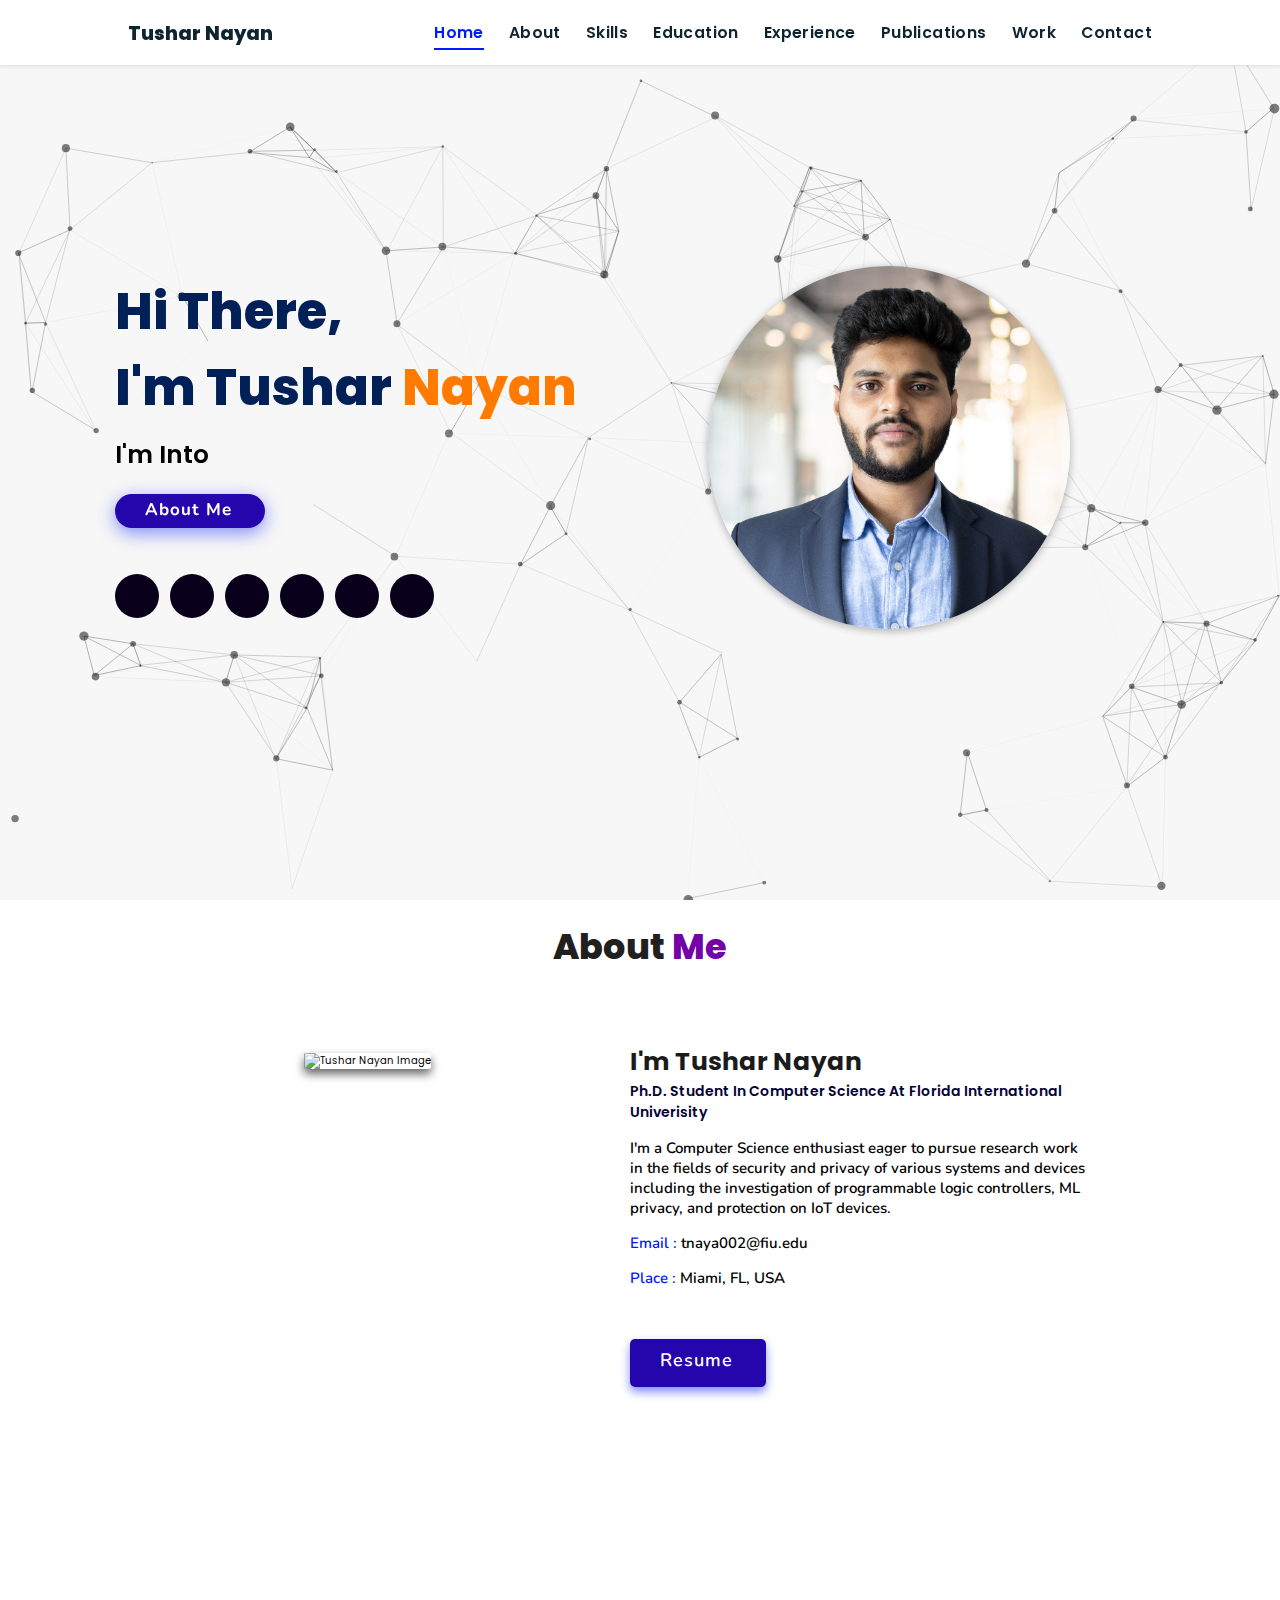
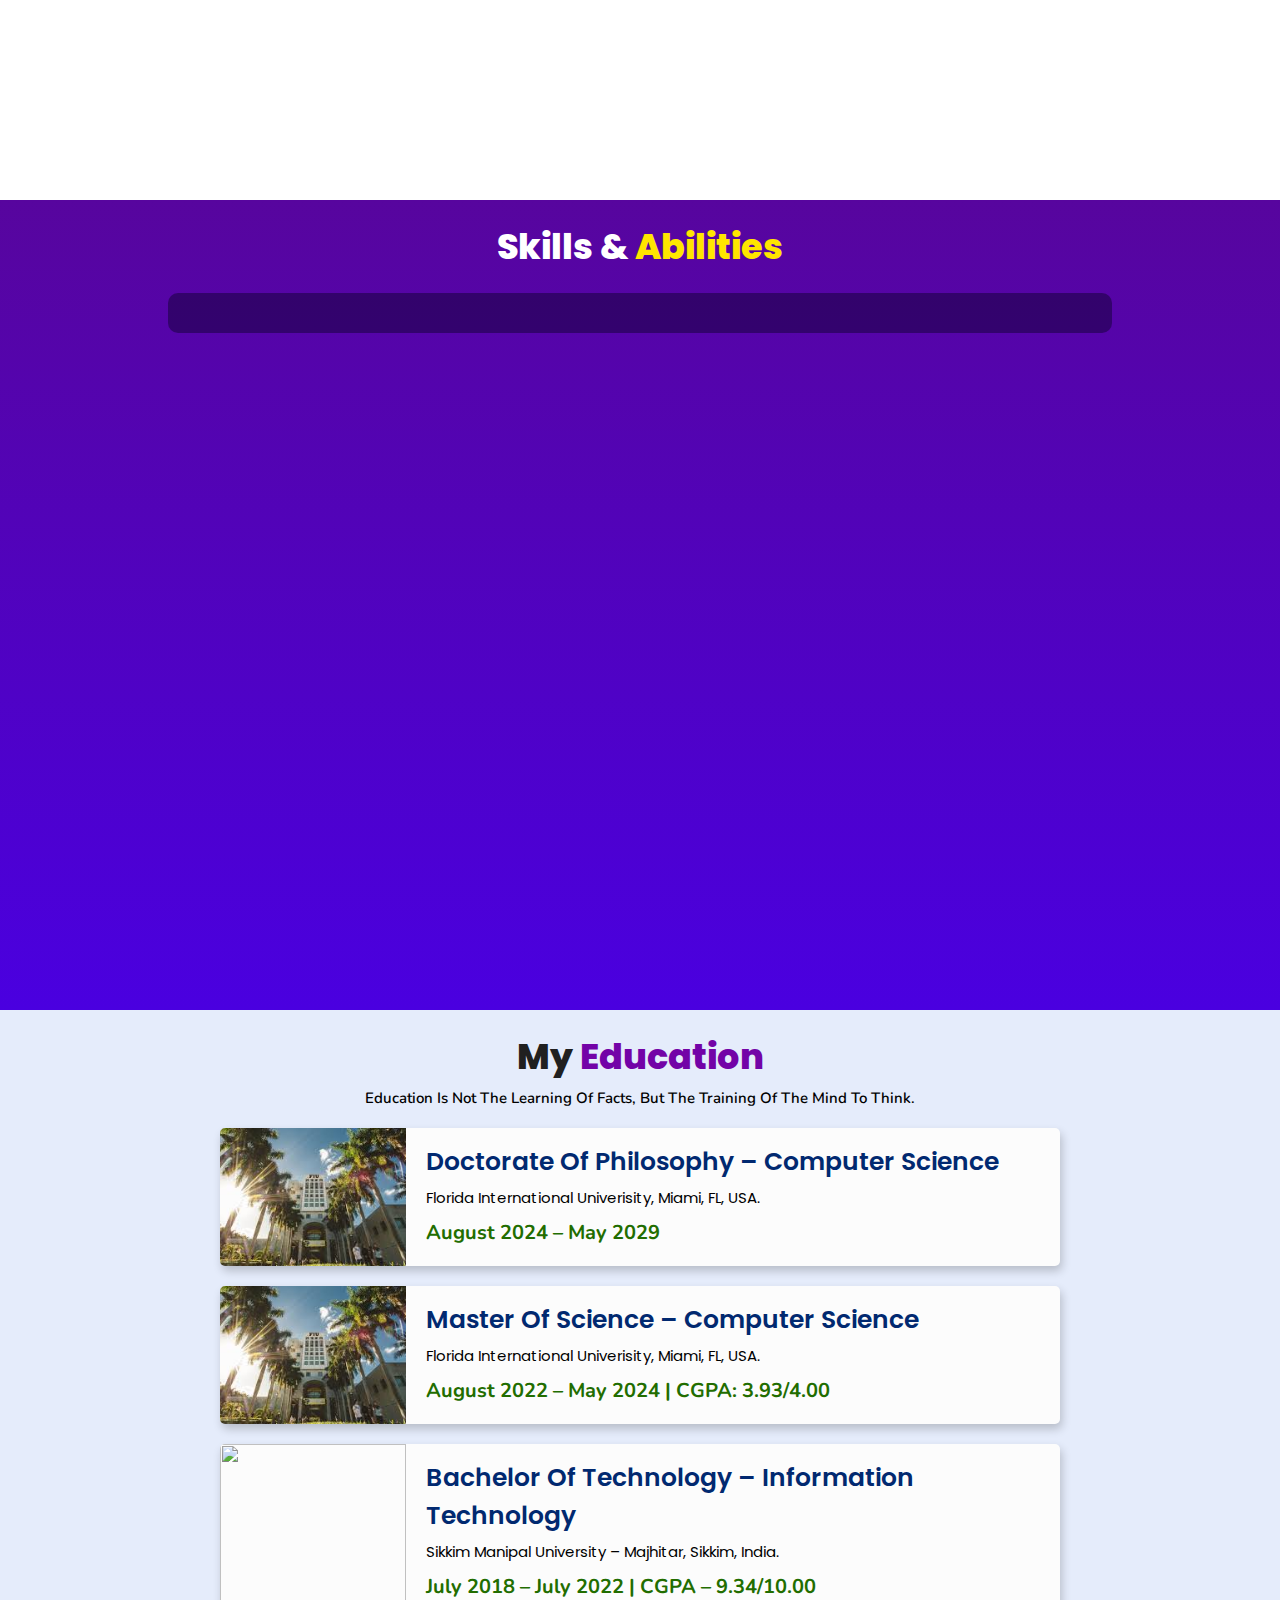
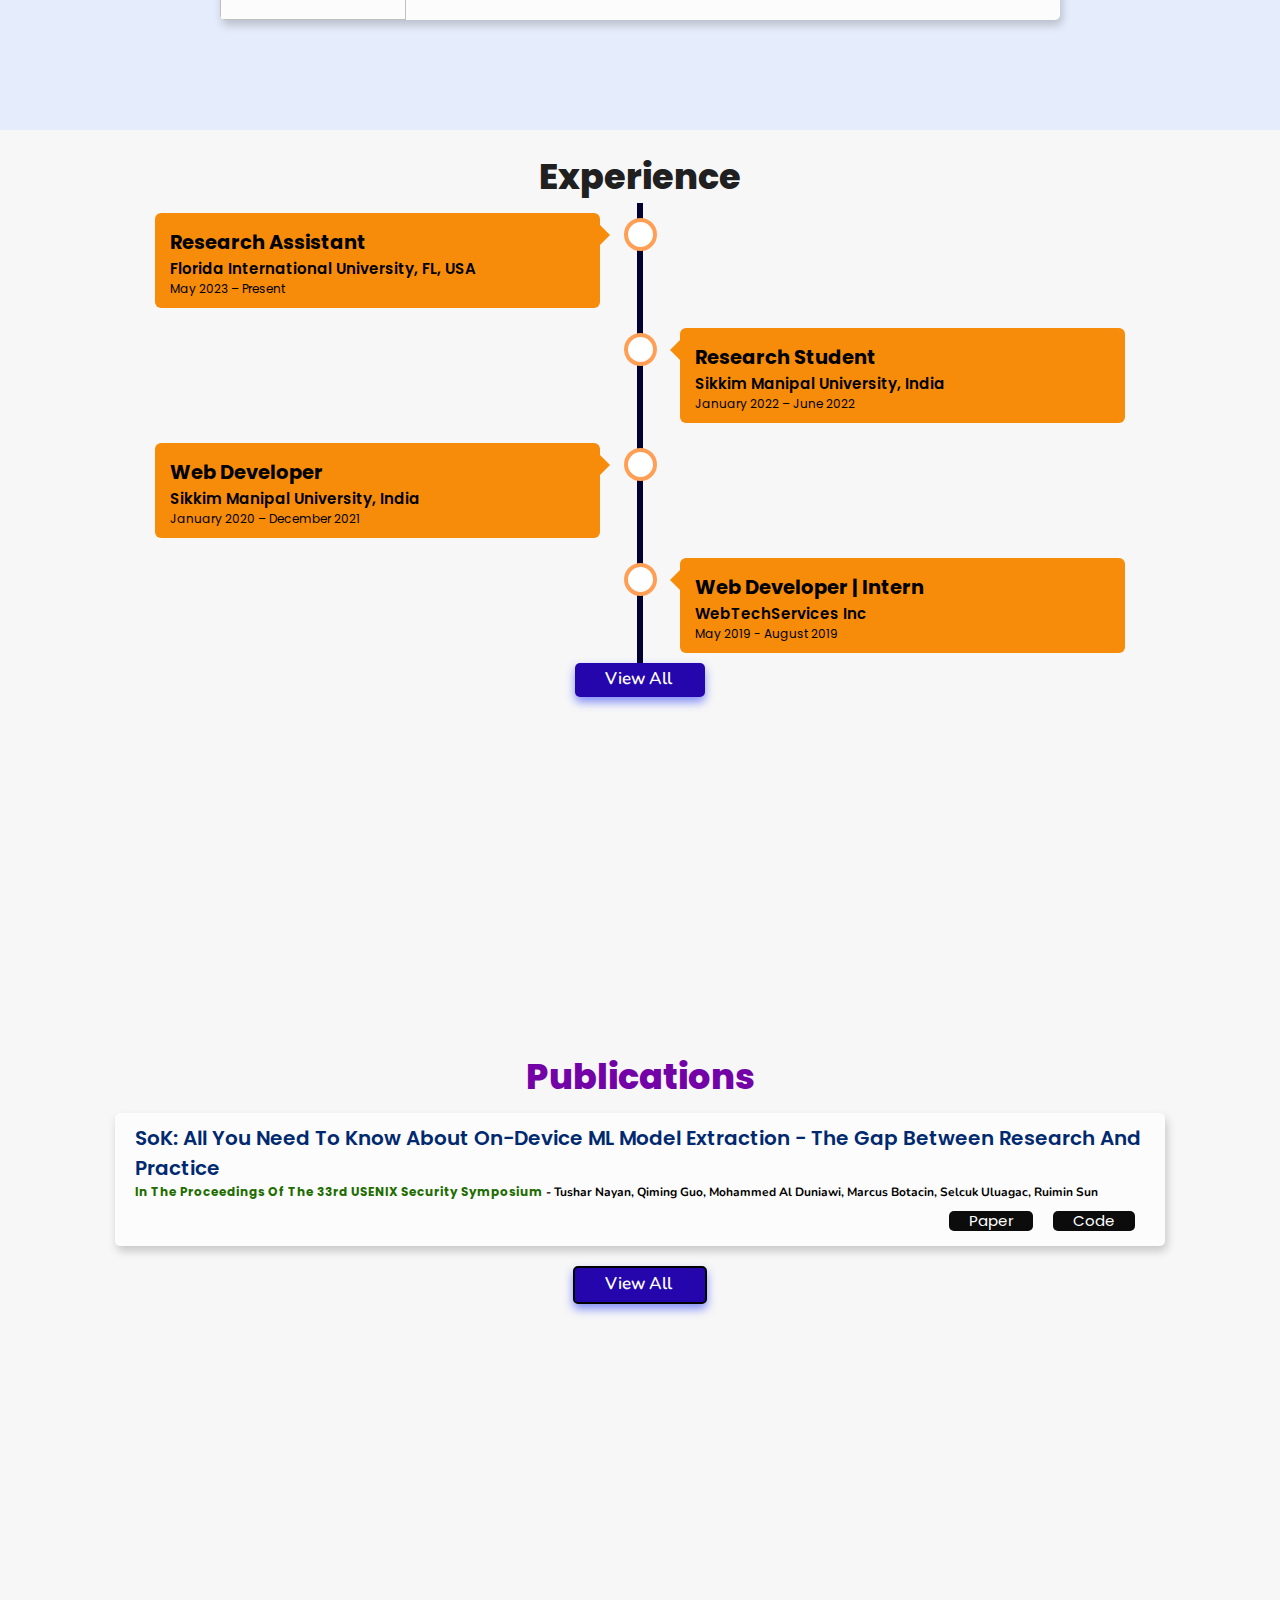
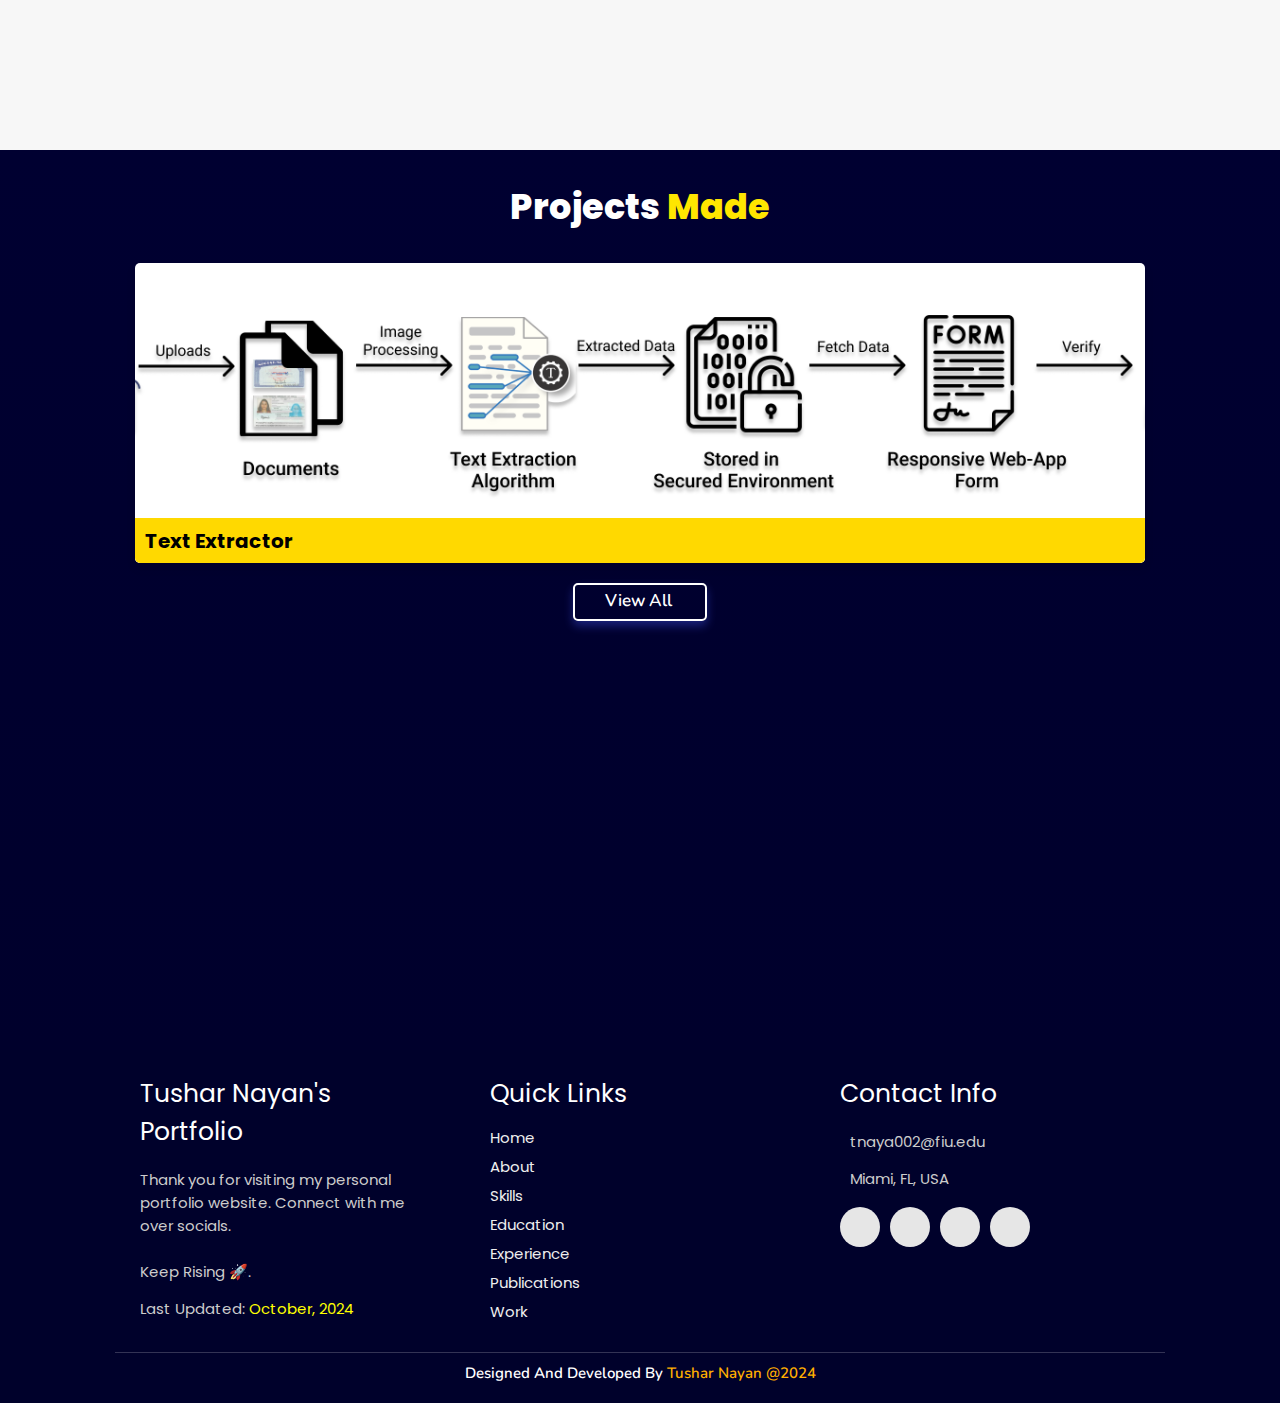
==== commit bd803310: "oct-change" ====
--- a/index.html
+++ b/index.html
@@ -96,7 +96,7 @@
         </div>
         
         <div class="resumebtn">
-            <a href="https://drive.google.com/file/d/1YgH2UkGEHbeD4jH4rCSF4Mcs30v8Ncd2/view" target="_blank" class="btn"><span>Resume</span>
+            <a href="https://drive.google.com/file/d/1-RRwY6gOq7QX0wgAuTRf5CsmByYuGIUB/view" target="_blank" class="btn"><span>Resume</span>
                 <i class="fas fa-chevron-right"></i>
             </a>
         </div>
@@ -306,6 +306,7 @@
 
 
 <!-- contact section starts -->
+<!--
 <section class="contact" id="contact">
   
   <h2 class="heading"><i class="fas fa-headset"></i> Get in <span>Touch</span></h2>
@@ -343,7 +344,8 @@
     </form>
   </div>
   </div>
-</section> 
+</section>
+--> 
 <!-- contact section ends -->
 
 
@@ -354,8 +356,8 @@
 
       <div class="box">
           <h3>Tushar Nayan's Portfolio</h3>
-          <p>Thank you for visiting my personal portfolio website. Connect with me over socials. <br/> <br/> Keep Rising 🚀. Connect with me over live chat!</p>
-          <p>Last Updated: <span style="color: yellow;">August, 2024</span></p>
+          <p>Thank you for visiting my personal portfolio website. Connect with me over socials. <br/> <br/> Keep Rising 🚀.</p>
+          <p>Last Updated: <span style="color: yellow;">October, 2024</span></p>
         </div>
 
       <div class="box">
@@ -371,7 +373,7 @@
 
       <div class="box">
           <h3 id="contact" >contact info</h3>
-          <p> <i class="fas fa-phone"></i>+1 786-790-4822</p>
+      <!--<p> <i class="fas fa-phone"></i>+1 786-790-4822</p>-->
           <p> <i class="fas fa-envelope"></i>tnaya002@fiu.edu</p>
           <p> <i class="fas fa-map-marked-alt"></i>Miami, FL, USA</p>
           <div class="share">
@@ -380,12 +382,11 @@
               <a href="https://github.com/tushar_nayan" class="fab fa-github" aria-label="GitHub" target="_blank"></a>
               <a href="mailto:tnaya002@fiu.edu" class="fas fa-envelope" aria-label="Mail" target="_blank"></a>
               <a href="https://twitter.com/tusharnayan2610" class="fab fa-twitter" aria-label="Twitter" target="_blank"></a>
-              <a href="https://t.me/" class="fab fa-telegram-plane" aria-label="Telegram" target="_blank"></a>
           </div>
       </div>
   </div>
 
-  <h1 class="credit">Designed and Developed by <a href="https://www.linkedin.com/in/tushar-nayan-cs"> Tushar Nayan</a></h1>
+  <h1 class="credit">Designed and Developed by <a href="https://www.linkedin.com/in/tushar-nayan-cs"> Tushar Nayan @2024</a></h1>
 
 </section>
 <!-- footer section ends -->
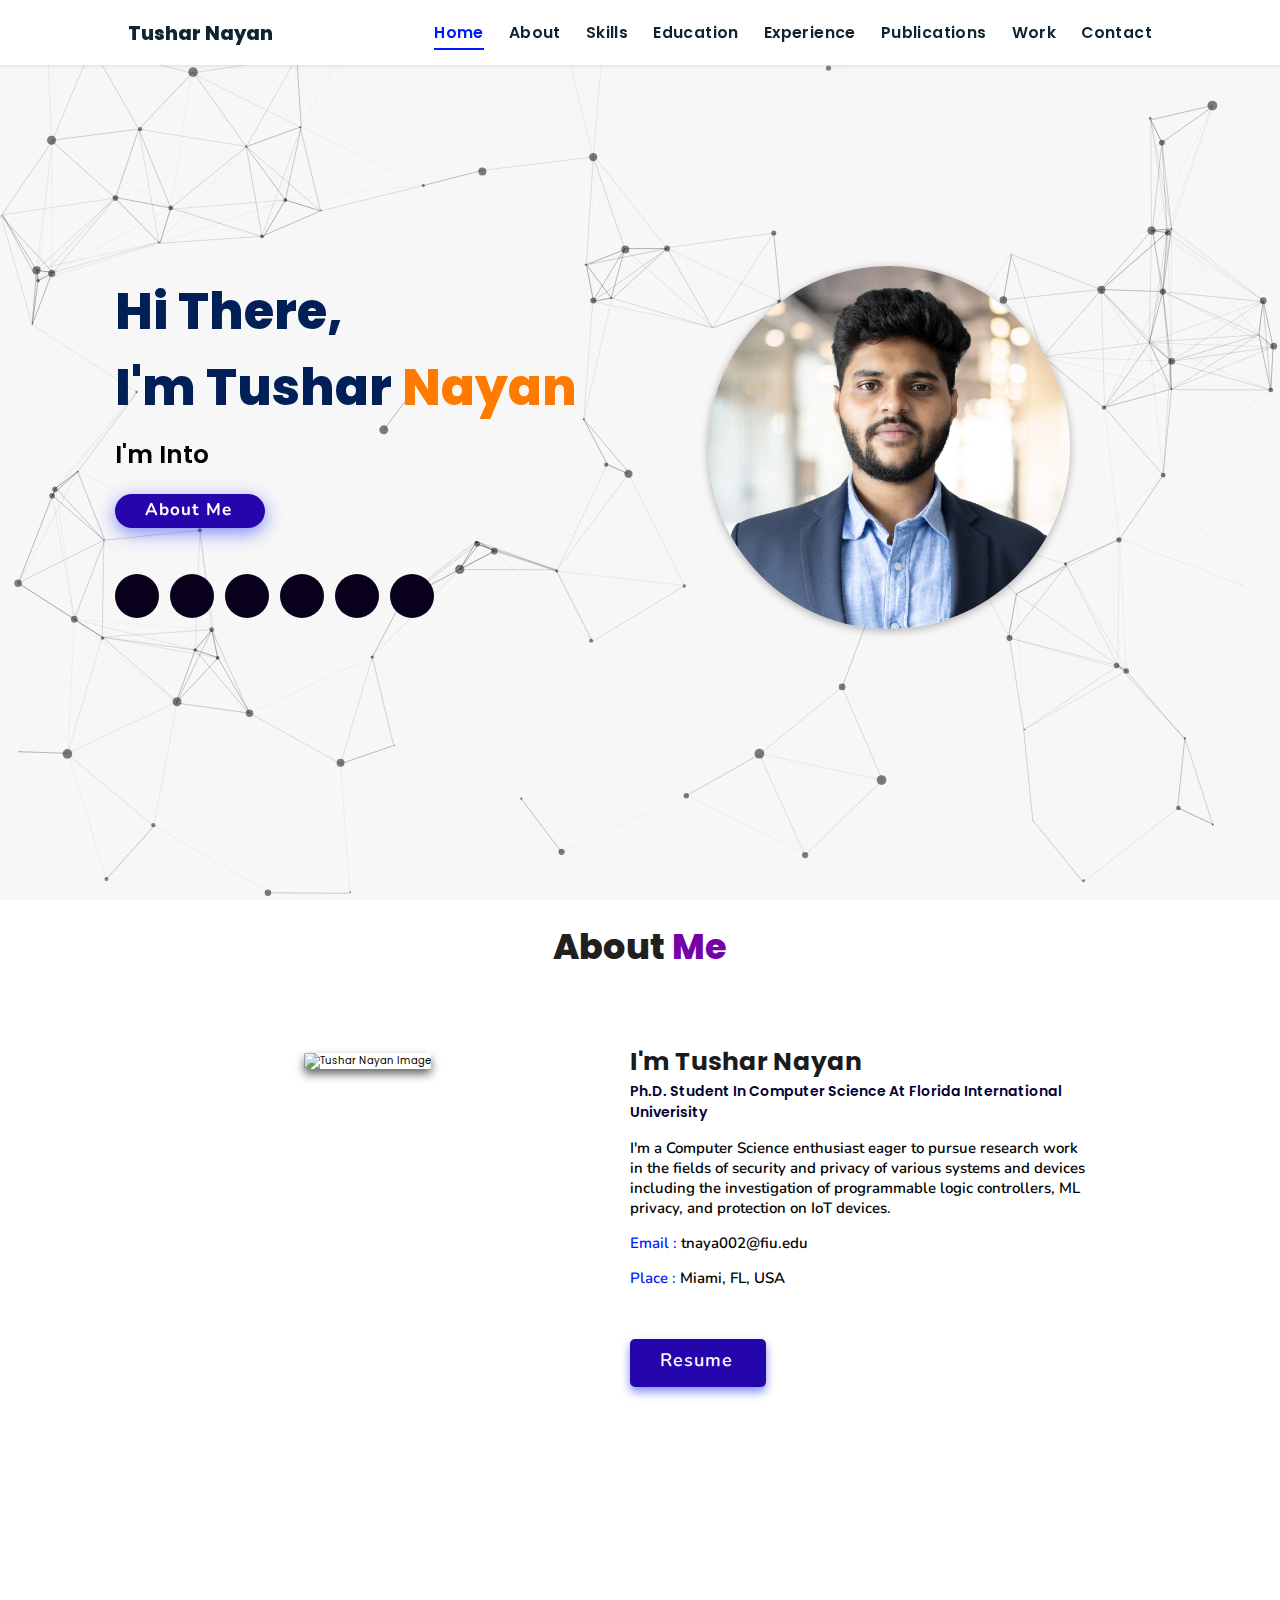
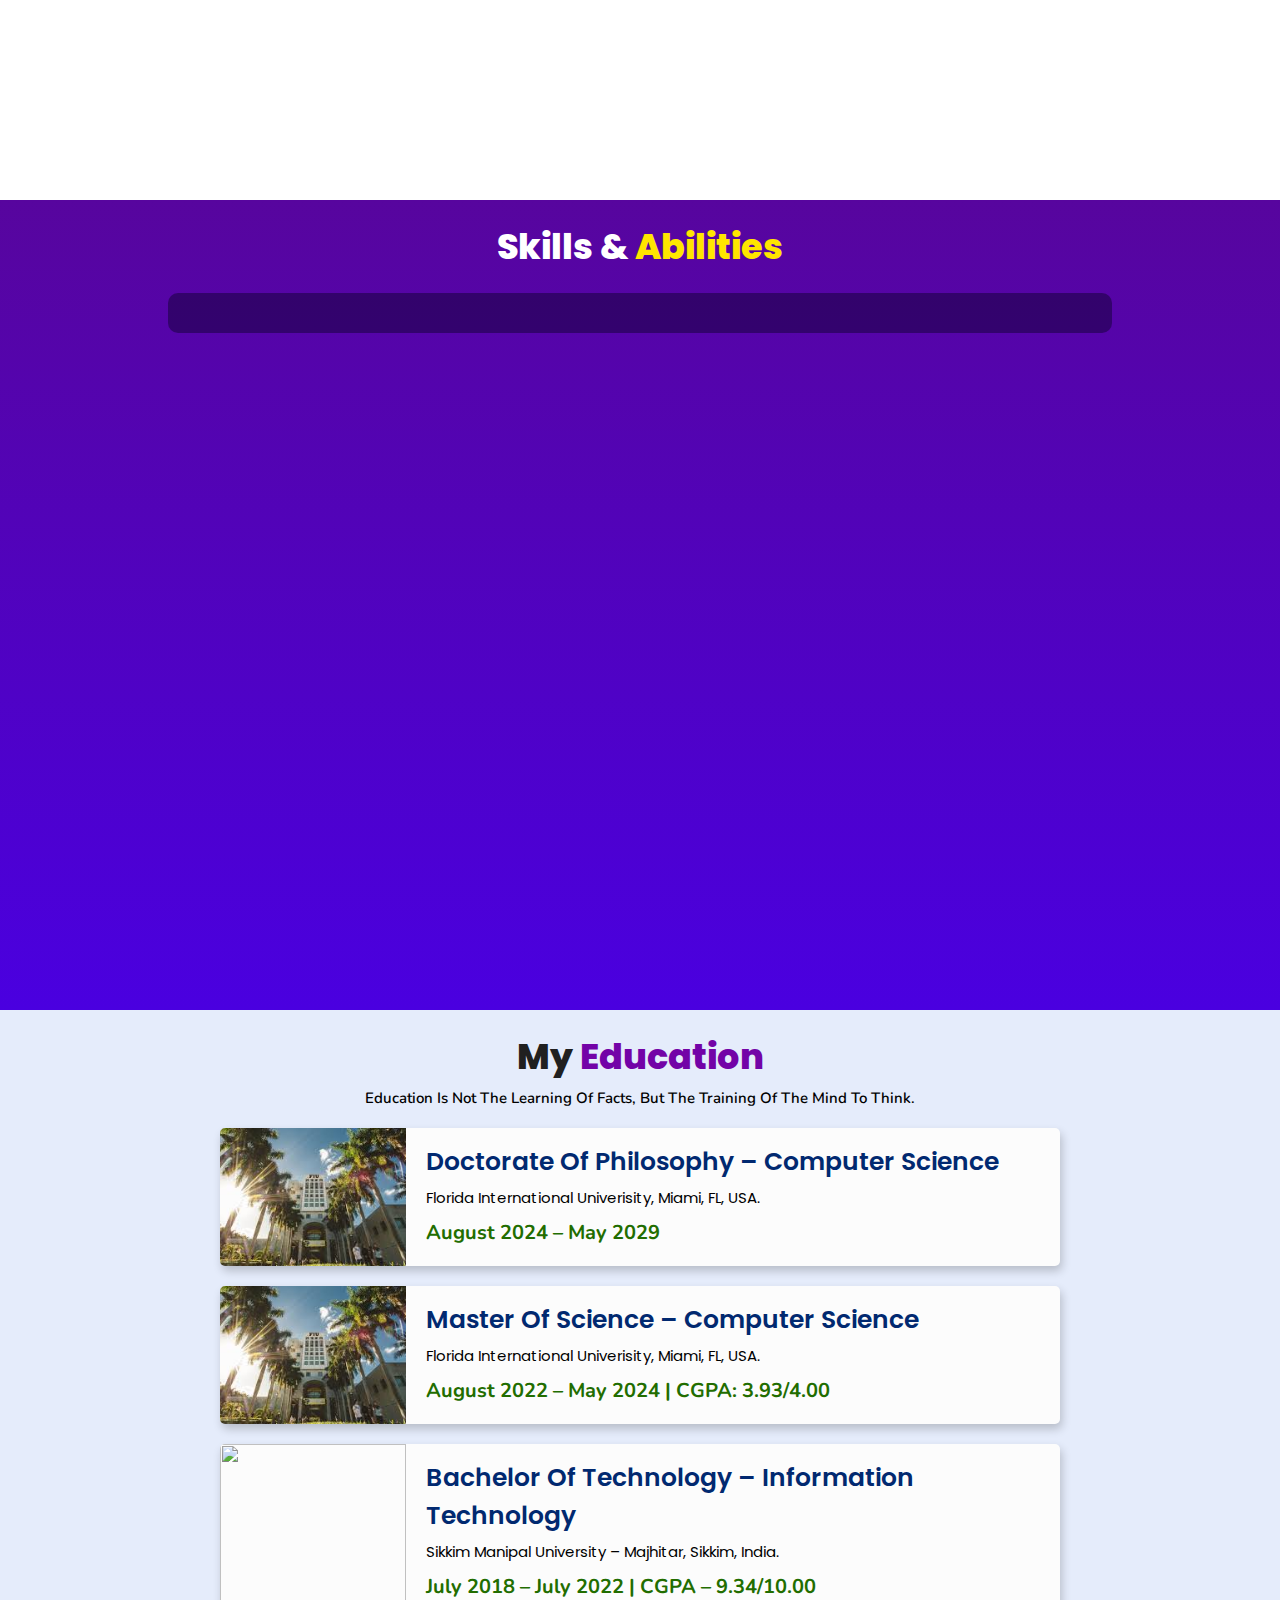
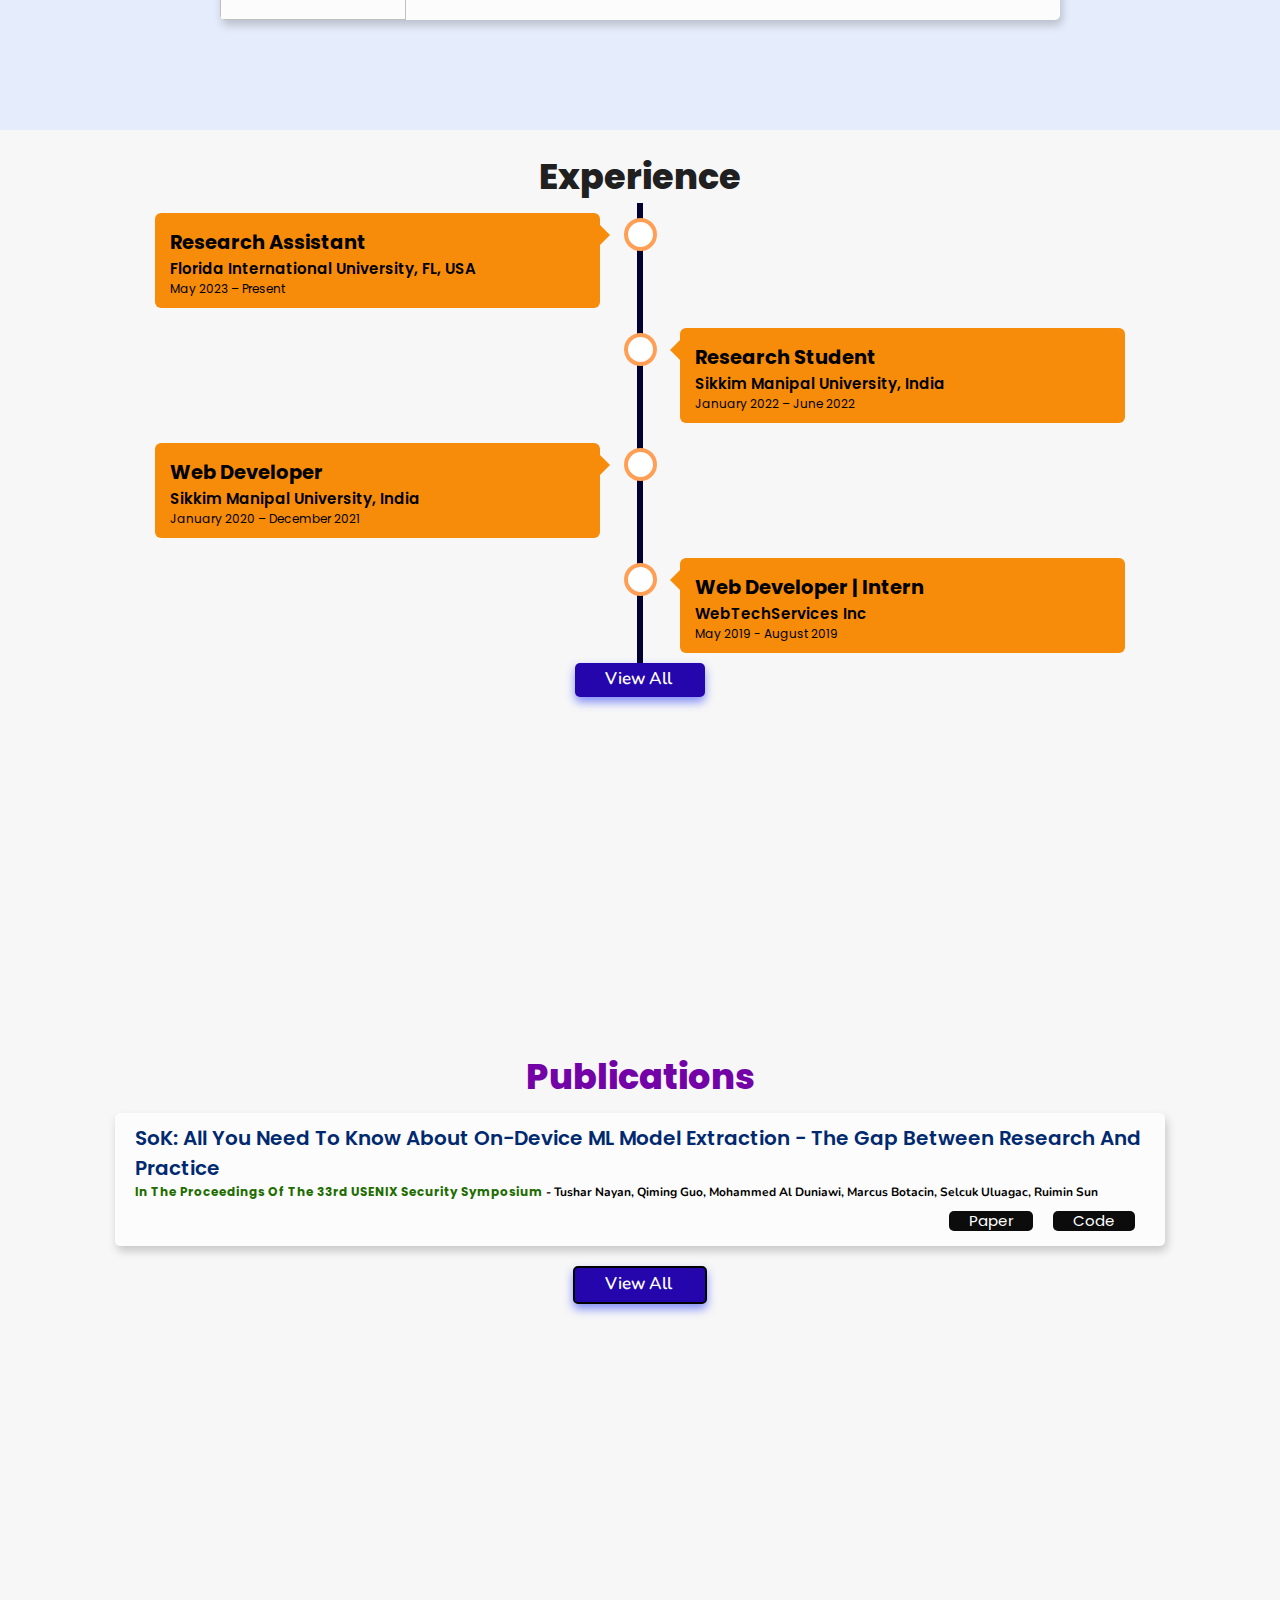
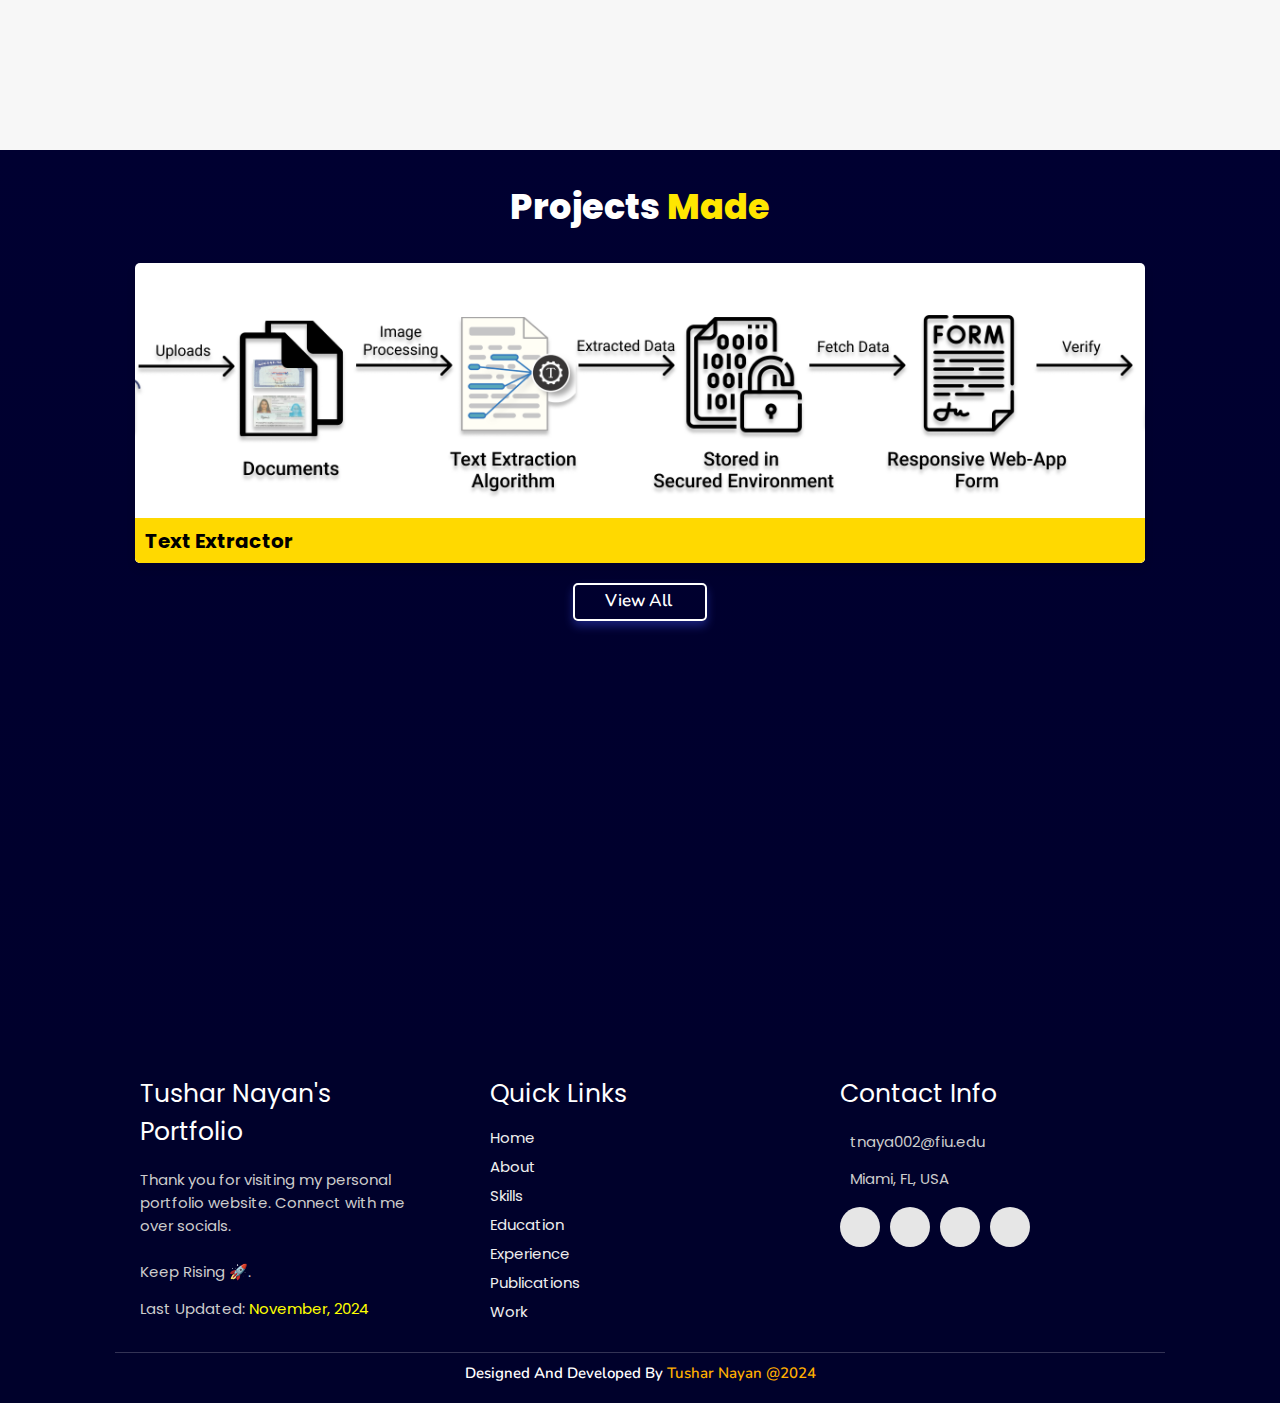
==== commit c21e2225: "nov-change" ====
--- a/index.html
+++ b/index.html
@@ -250,7 +250,7 @@
         <h4>In the Proceedings of the 33rd USENIX Security Symposium <span class="presentedby"> - Tushar Nayan, Qiming Guo, Mohammed Al Duniawi, Marcus Botacin, Selcuk Uluagac, Ruimin Sun</span> </h4>
         <div class="btns-box">
             <div class="btns">
-            <a href="https://www.usenix.org/system/files/sec24fall-prepub-2341-nayan.pdf" class="btn" target="_blank"><i class="fas fa-eye"></i> Paper</a>
+            <a href="https://www.usenix.org/conference/usenixsecurity24/presentation/nayan" class="btn" target="_blank"><i class="fas fa-eye"></i> Paper</a>
             <a href="https://github.com/sys-ris3/ML_Extraction_Sok" class="btn" target="_blank">Code <i class="fas fa-code"></i></a>
           </div>
         </div>
@@ -357,7 +357,7 @@
       <div class="box">
           <h3>Tushar Nayan's Portfolio</h3>
           <p>Thank you for visiting my personal portfolio website. Connect with me over socials. <br/> <br/> Keep Rising 🚀.</p>
-          <p>Last Updated: <span style="color: yellow;">October, 2024</span></p>
+          <p>Last Updated: <span style="color: yellow;">November, 2024</span></p>
         </div>
 
       <div class="box">
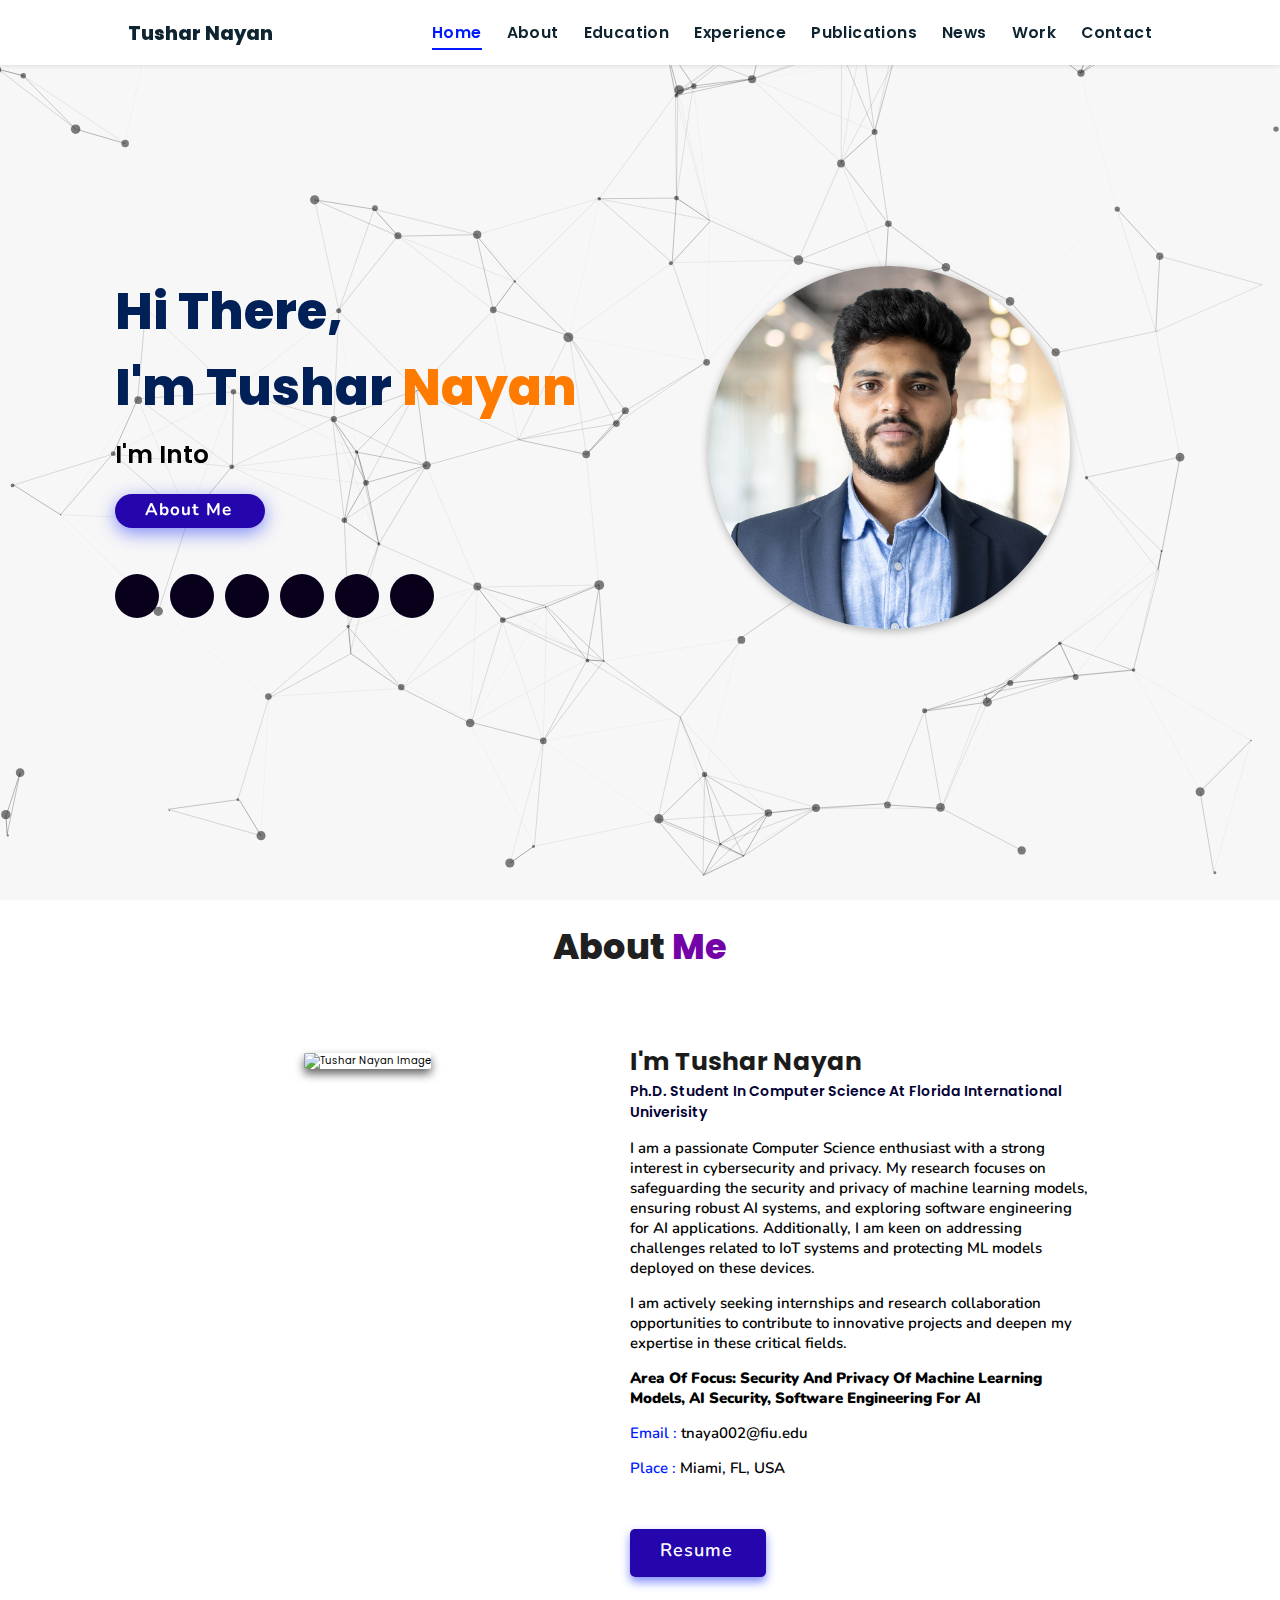
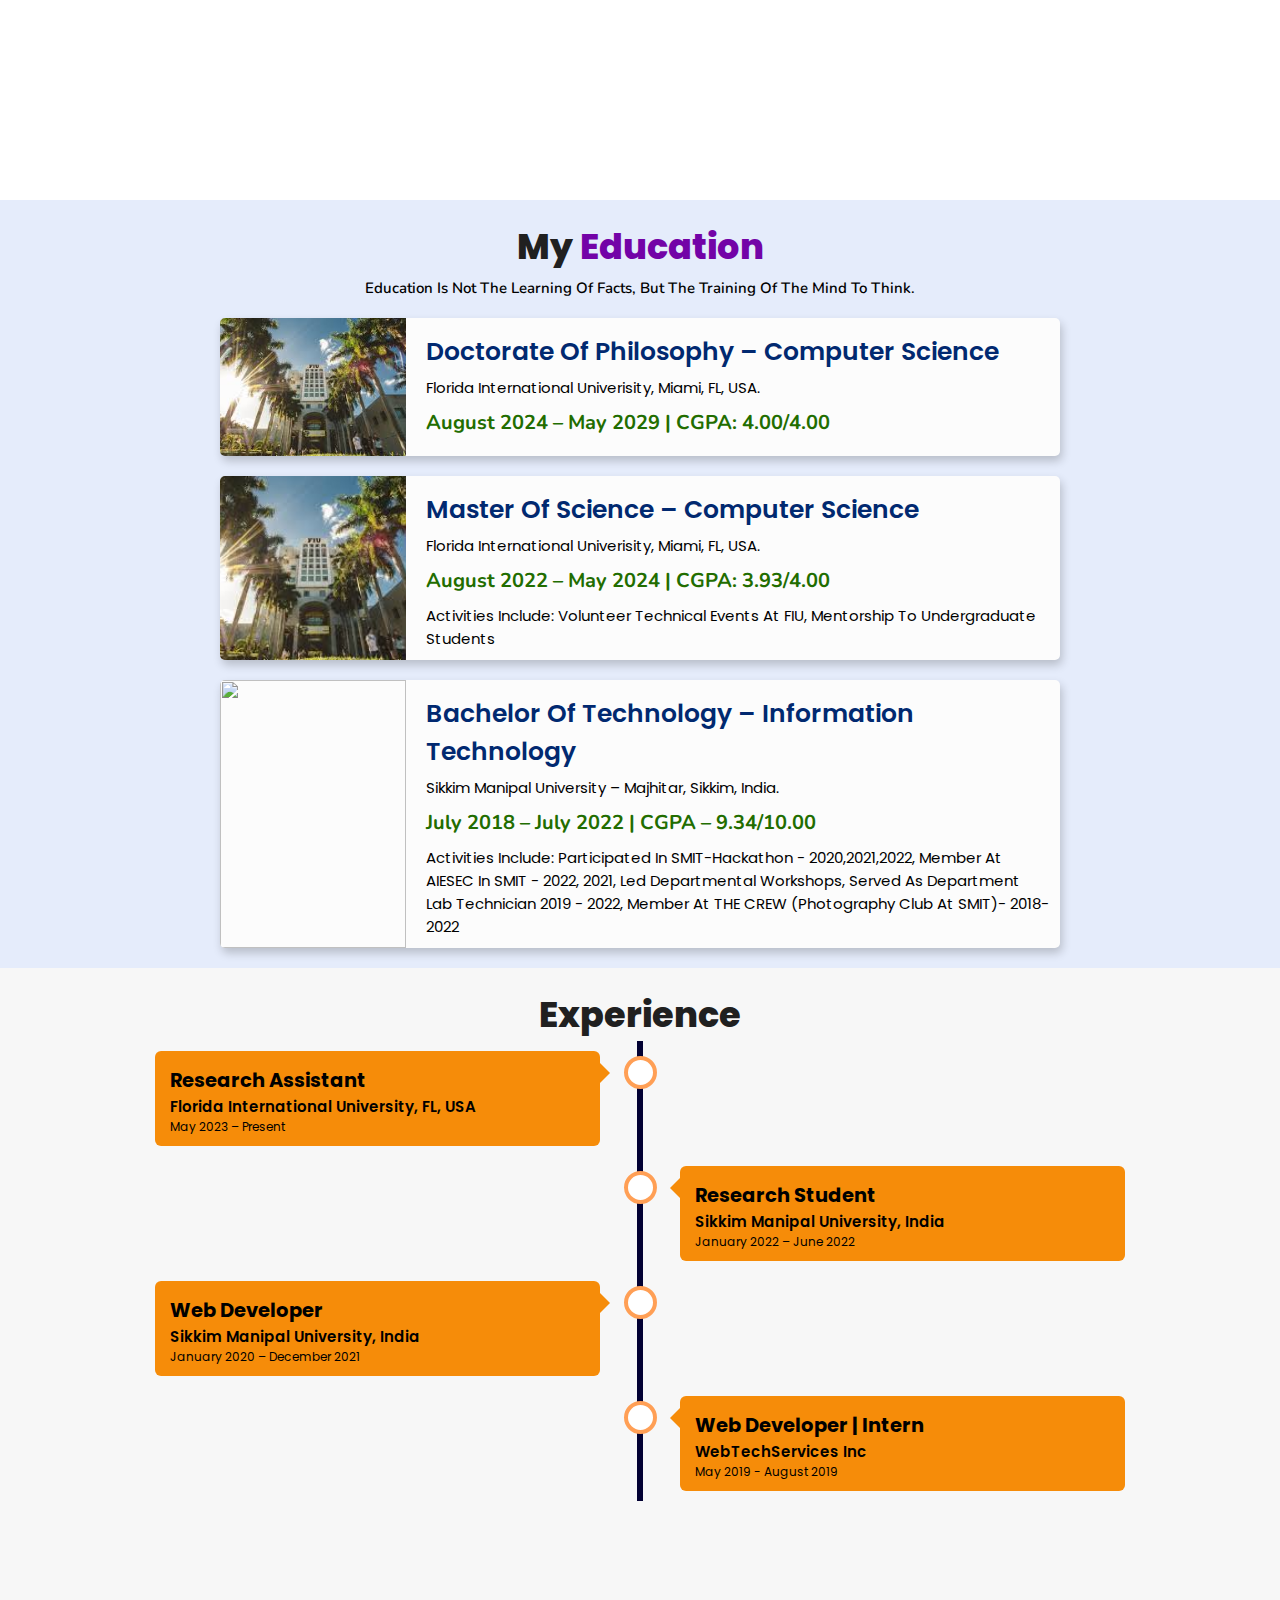
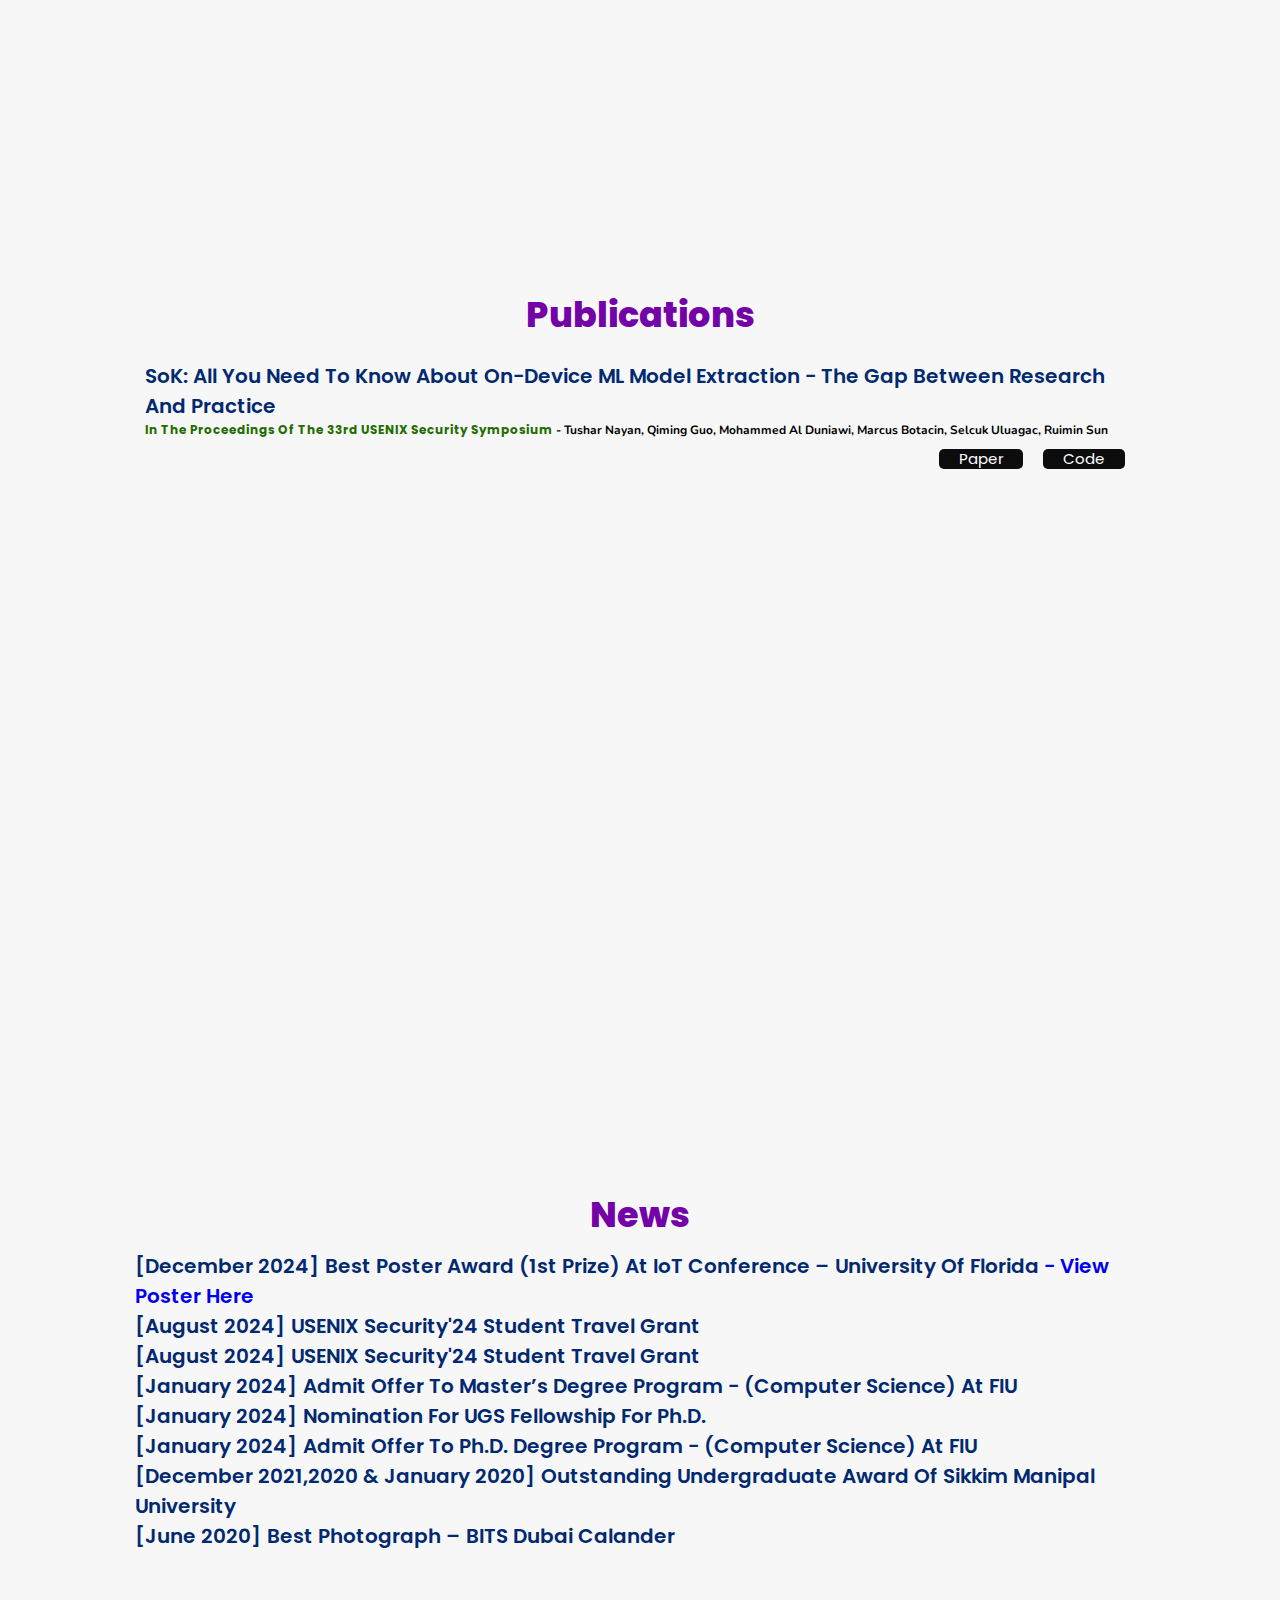
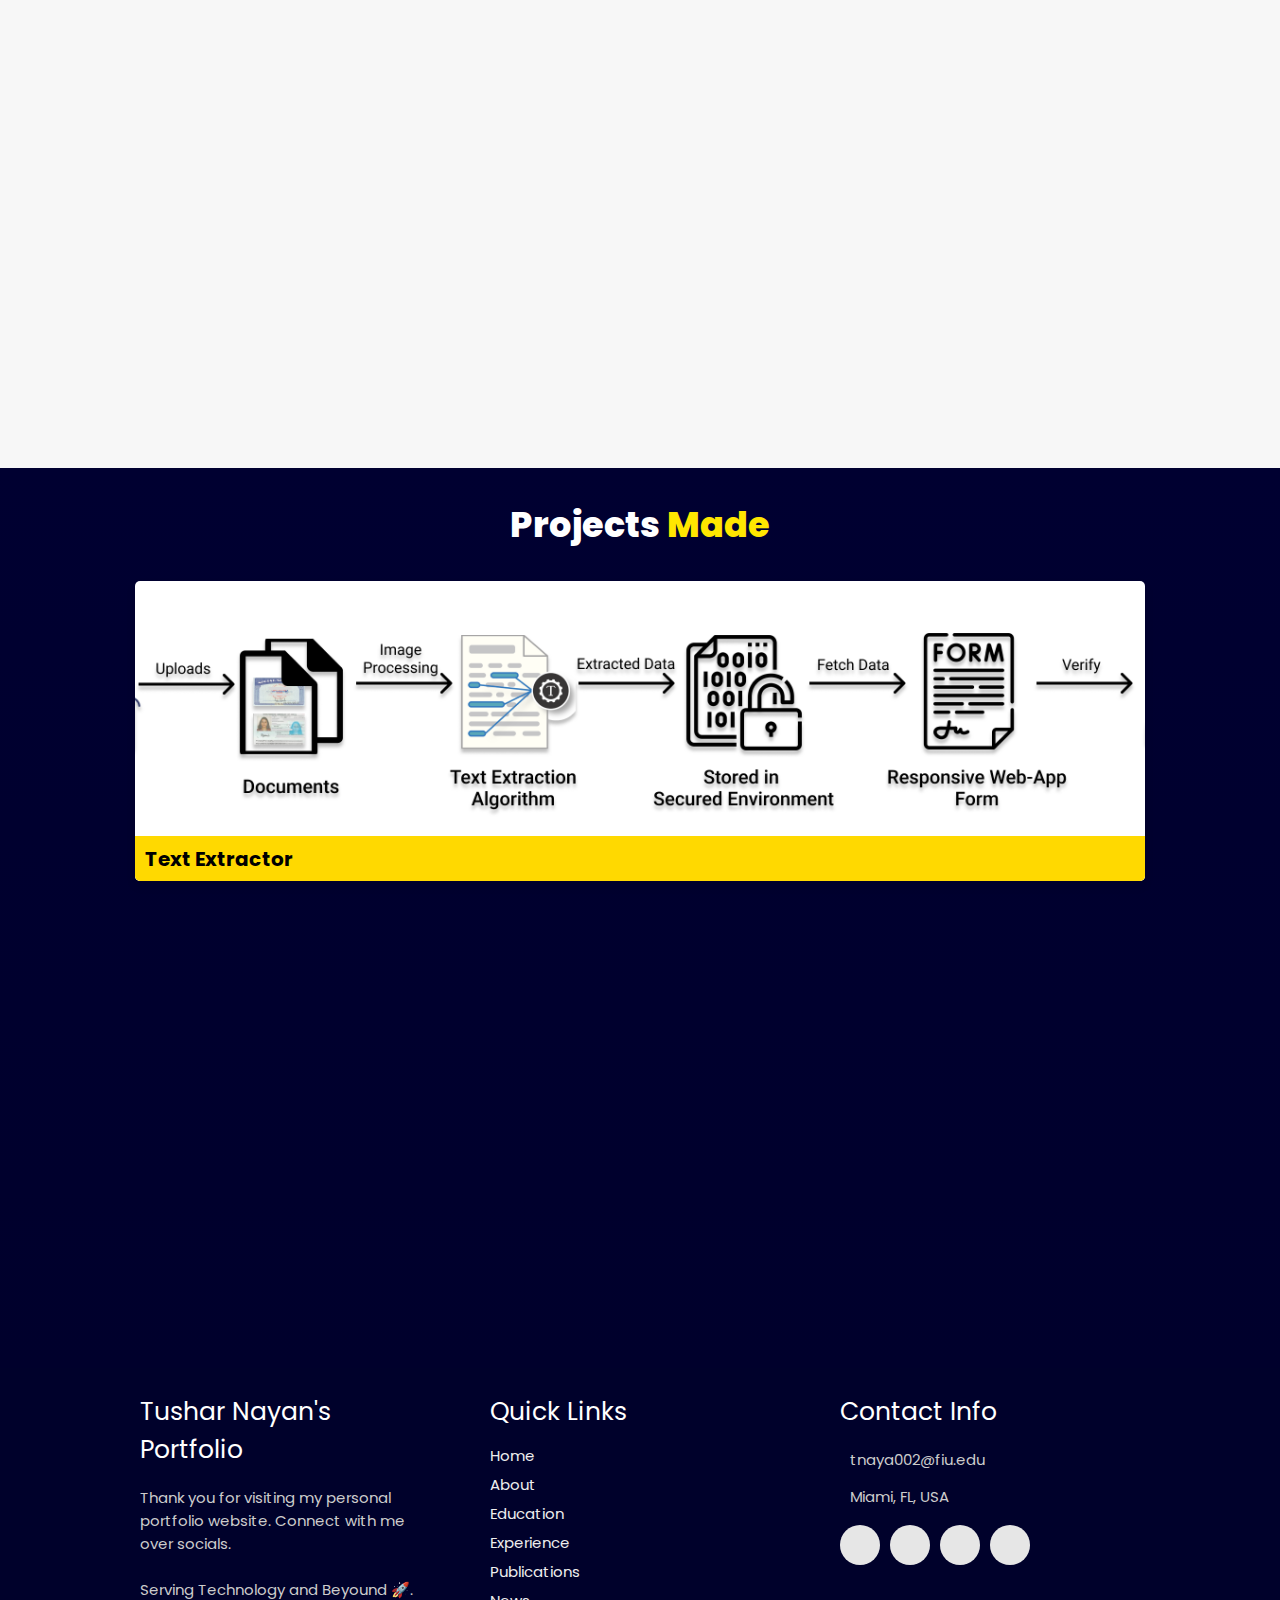
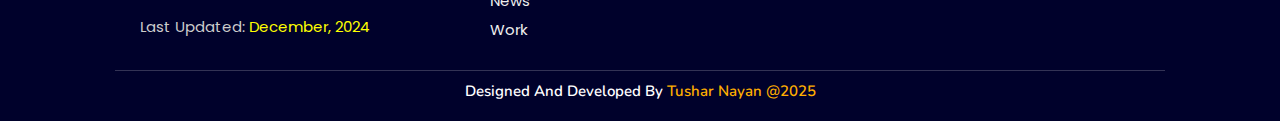
==== commit de2488c8: "news-section-added" ====
--- a/index.html
+++ b/index.html
@@ -30,10 +30,12 @@
             <ul>
             <li><a class="active" href="#home">Home</a></li>
             <li><a href="#about">About</a></li>
-            <li><a href="#skills">Skills</a></li>
+            <!-- Hiding Skills -->
+            <!-- <li><a href="#skills">Skills</a></li> -->
             <li><a href="#education">Education</a></li>
             <li><a href="#experience">Experience</a></li>
             <li><a href="#publications">Publications</a></li>
+            <li><a href="#news">News</a></li>
             <li><a href="#work">Work</a></li>
             <li><a href="#contact">Contact</a></li>
             </ul>
@@ -82,8 +84,20 @@
         <h3>I'm Tushar Nayan</h3>
         <span class="tag">Ph.D. Student in Computer Science at Florida International Univerisity</span>
         
-        <p>I'm a Computer Science enthusiast eager to pursue research work in the fields of security and privacy of various systems and devices including the investigation of programmable logic controllers, ML privacy, and protection on IoT devices. </p>
-        
+        <p>
+          I am a passionate Computer Science enthusiast with a strong interest in cybersecurity and privacy. 
+          My research focuses on safeguarding the security and privacy of machine learning models, ensuring 
+          robust AI systems, and exploring software engineering for AI applications. Additionally, I am keen 
+          on addressing challenges related to IoT systems and protecting ML models deployed on these devices.
+      </p>
+      <p>
+          I am actively seeking internships and research collaboration opportunities to contribute to innovative 
+          projects and deepen my expertise in these critical fields.
+      </p>
+      <p>
+        <strong>Area of focus: Security and Privacy of Machine Learning Models, AI Security, Software engineering for AI </strong>
+      </p>
+
         <div class="box-container">
             <!-- <div class="box">
               <p><span> age: </span> 20</p>
@@ -106,7 +120,10 @@
 </section>
 <!-- about section ends -->
 
+<!-- Hiding Skills -->
+
 <!-- skills section starts -->
+<!--
 <section class="skills" id="skills">
 
     <h2 class="heading"><i class="fas fa-laptop-code"></i> Skills & <span>Abilities</span></h2>
@@ -114,16 +131,19 @@
     <div class="container">
           <div class="row" id="skillsContainer">
 
-          <!--<div class="bar">
+          <div class="bar">
               <div class="info">
                 <img src="./assets/images/skills/react.png"/>
                 <span>React-js</span>
               </div>
-            </div>-->
-      </div>
-</div>
-</section>
+            </div>    
+      </div>
+</div>
+</section>
+-->
+
 <!-- skills section ends -->
+
 
 
 <!-- education section starts -->
@@ -142,7 +162,7 @@
         <div class="content">
         <h3>Doctorate of Philosophy – Computer Science</h3>
         <p>Florida International Univerisity, Miami, FL, USA.</p>
-        <h4>August 2024 – May 2029 </h4>
+        <h4>August 2024 – May 2029 | CGPA: 4.00/4.00 </h4>
         </div>
     </div>
 
@@ -154,6 +174,7 @@
         <h3>Master of Science – Computer Science</h3>
         <p>Florida International Univerisity, Miami, FL, USA.</p>
         <h4>August 2022 – May 2024 | CGPA: 3.93/4.00</h4>
+        <p>Activities Include: Volunteer technical events at FIU, Mentorship to undergraduate students</p>
         </div>
     </div>
 
@@ -165,6 +186,7 @@
       <h3>Bachelor of Technology – Information Technology</h3>
       <p>Sikkim Manipal University – Majhitar, Sikkim, India.</p>
       <h4>July 2018 – July 2022 | CGPA – 9.34/10.00</h4>
+      <p>Activities Include: Participated in SMIT-Hackathon - 2020,2021,2022, Member at AIESEC in SMIT - 2022, 2021, Led departmental workshops, Served as Department Lab Technician 2019 - 2022, Member at THE CREW (Photography Club at SMIT)- 2018-2022 </p>
       </div>
     </div>
 
@@ -226,12 +248,13 @@
         </div>
       </div>
     </div>
-
-  <div class="morebtn">
+  <!-- Render new page for the same section 
+    <div class="morebtn">
     <a href="./experience/" class="btn"><span>View All</span>
       <i class="fas fa-arrow-right"></i>
   </a>
   </div>
+  -->
 
 </div>
 
@@ -258,16 +281,39 @@
       </div>
     </div>
   </div>
-
+<!--Render new page for the same section 
 <div class="viewall">
   <a href="./publications/" class="btn"><span>View All</span>
     <i class="fas fa-arrow-right"></i>
   </a>
 </div>
-
+-->
 </section>
 <!-- Publications section ends -->
 
+
+
+<!-- News section Starts -->
+<section class="news" id="news">
+
+  <h2 class="heading"><i class="fas fa-book-open"></i> <span>News</span></h2>
+  <div class="box-container">   
+    <div class="box">
+        <div class="content">
+        <h3>[December 2024] Best Poster Award (1st Prize) at IoT Conference – University of Florida <span> <a href="https://drive.google.com/file/d/1Eg8yB_RaiMhcLVflMcBxnxl_NoIxpvJD/view"> - View Poster Here </a> </span> </h3>
+        <h3> [August 2024] USENIX Security'24 Student Travel Grant </h3>
+        <h3> [August 2024] USENIX Security'24 Student Travel Grant </h3>
+        <h3> [January 2024] Admit offer to Master’s degree program - (Computer Science) at FIU </h3>
+        <h3> [January 2024] Nomination for UGS fellowship for Ph.D. </h3>
+        <h3> [January 2024] Admit offer to Ph.D. degree program - (Computer Science) at FIU </h3>
+        <h3> [December 2021,2020 & January 2020] Outstanding Undergraduate Award of Sikkim Manipal University </h3>
+        <h3> [June 2020] Best Photograph – BITS Dubai Calander </h3>
+      </div>
+    </div>
+  
+  </div>
+</section>
+<!-- News section ends -->
 
 
 <!-- work project section starts -->
@@ -294,12 +340,13 @@
     </div>
 
 </div>
-
+<!-- Render new page for the same section  
 <div class="viewall">
   <a href="./projects/" class="btn"><span>View All</span>
     <i class="fas fa-arrow-right"></i>
 </a>
 </div>
+-->
 
 </section>
 <!-- work project section ends -->
@@ -356,18 +403,20 @@
 
       <div class="box">
           <h3>Tushar Nayan's Portfolio</h3>
-          <p>Thank you for visiting my personal portfolio website. Connect with me over socials. <br/> <br/> Keep Rising 🚀.</p>
-          <p>Last Updated: <span style="color: yellow;">November, 2024</span></p>
+          <p>Thank you for visiting my personal portfolio website. Connect with me over socials. <br/> <br/> Serving Technology and Beyound 🚀.</p>
+          <p>Last Updated: <span style="color: yellow;">December, 2024</span></p>
         </div>
 
       <div class="box">
           <h3>quick links</h3>
           <a href="#home"><i class="fas fa-chevron-circle-right"></i> home</a>
           <a href="#about"><i class="fas fa-chevron-circle-right"></i> about</a>
-          <a href="#skills"><i class="fas fa-chevron-circle-right"></i> skills</a>
+          <!-- Hiding Skills -->
+          <!-- <a href="#skills"><i class="fas fa-chevron-circle-right"></i> skills</a> -->
           <a href="#education"><i class="fas fa-chevron-circle-right"></i> education</a>
           <a href="#experience"><i class="fas fa-chevron-circle-right"></i> experience</a>
           <a href="#publications"><i class="fas fa-chevron-circle-right"></i> publications</a>
+          <a href="#news"><i class="fas fa-chevron-circle-right"></i> news </a>
           <a href="#work"><i class="fas fa-chevron-circle-right"></i> work</a>
       </div>
 
@@ -386,7 +435,7 @@
       </div>
   </div>
 
-  <h1 class="credit">Designed and Developed by <a href="https://www.linkedin.com/in/tushar-nayan-cs"> Tushar Nayan @2024</a></h1>
+  <h1 class="credit">Designed and Developed by <a href="https://www.linkedin.com/in/tushar-nayan-cs"> Tushar Nayan @2025</a></h1>
 
 </section>
 <!-- footer section ends -->
--- a/assets/css/style.css
+++ b/assets/css/style.css
@@ -644,7 +644,7 @@
 
 .publications {
   background: (255, 255, 255);
-  min-height: 80vh;
+  /* min-height: 80vh; */
 }
 
 .publications .box-container {
@@ -653,7 +653,9 @@
   justify-content: center;
   align-items: center;
   flex-direction: column;
-}
+  margin: 1rem;
+}
+/* BOX PUBLICATION 
 .publications .box-container .box {
   display: flex;
   flex-direction: row;
@@ -667,10 +669,15 @@
   transition: 0.3s;
   background: rgb(252, 252, 252);
 }
+
+*/
+
+/*
 .publications .box-container .box:hover {
-  /* transform: scale(1.03); */
-  box-shadow: 1rem 0.5rem 1.2rem rgba(0, 0, 0, 0.3);
-}
+  box-shadow: 1rem 0.5rem 1.2rem rgba(0, 0, 0, 0.2);
+}
+*/
+
 .publications .box-container .box .image {
   flex: 1 1 20rem;
   width: 100%;
@@ -809,6 +816,71 @@
 /* Publication section ends*/
 
 /* PUBLICATION ENDS */
+
+
+/* News Section starts */
+
+.news {
+  background: (255, 255, 255);
+  /* min-height: 80vh; */
+}
+
+.news .box-container {
+  display: flex;
+  flex-wrap: wrap;
+  justify-content: center;
+  align-items: center;
+  flex-direction: column;
+  margin: 1rem;
+}
+.news .box-container .box .content {
+  position: relative;
+  display: flex;
+  flex-direction: column;
+  flex-wrap: wrap;
+  flex: 1 1 10rem;
+}
+.news .box-container .box .content h3 {
+  font-size: 2rem;
+  color: #012970;
+  font-weight: 600;
+  text-align: left;
+  margin-left: 1rem;
+}
+.news .presentedby{
+  font-size: 1rem;
+  color: black;
+  text-align: left;
+  font-family: "Nunito", sans-serif;
+
+}
+
+/* News media queries starts*/
+
+@media screen and (max-width: 600px) {
+  .news .box-container .box {
+    flex-direction: column;
+    width: 100%;
+  }
+  .news .box-container .box .image {
+    width: 100%;
+    height: 25rem;
+  }
+  .news .box-container .box img {
+    width: 100%;
+  }
+  .news .box-container .box .content {
+    position: relative;
+    display: flex;
+    flex-direction: column;
+    padding: 1.1rem;
+    flex-wrap: wrap;
+    flex: 0;
+  }
+}
+
+/* News Section ends */
+
 
 
 
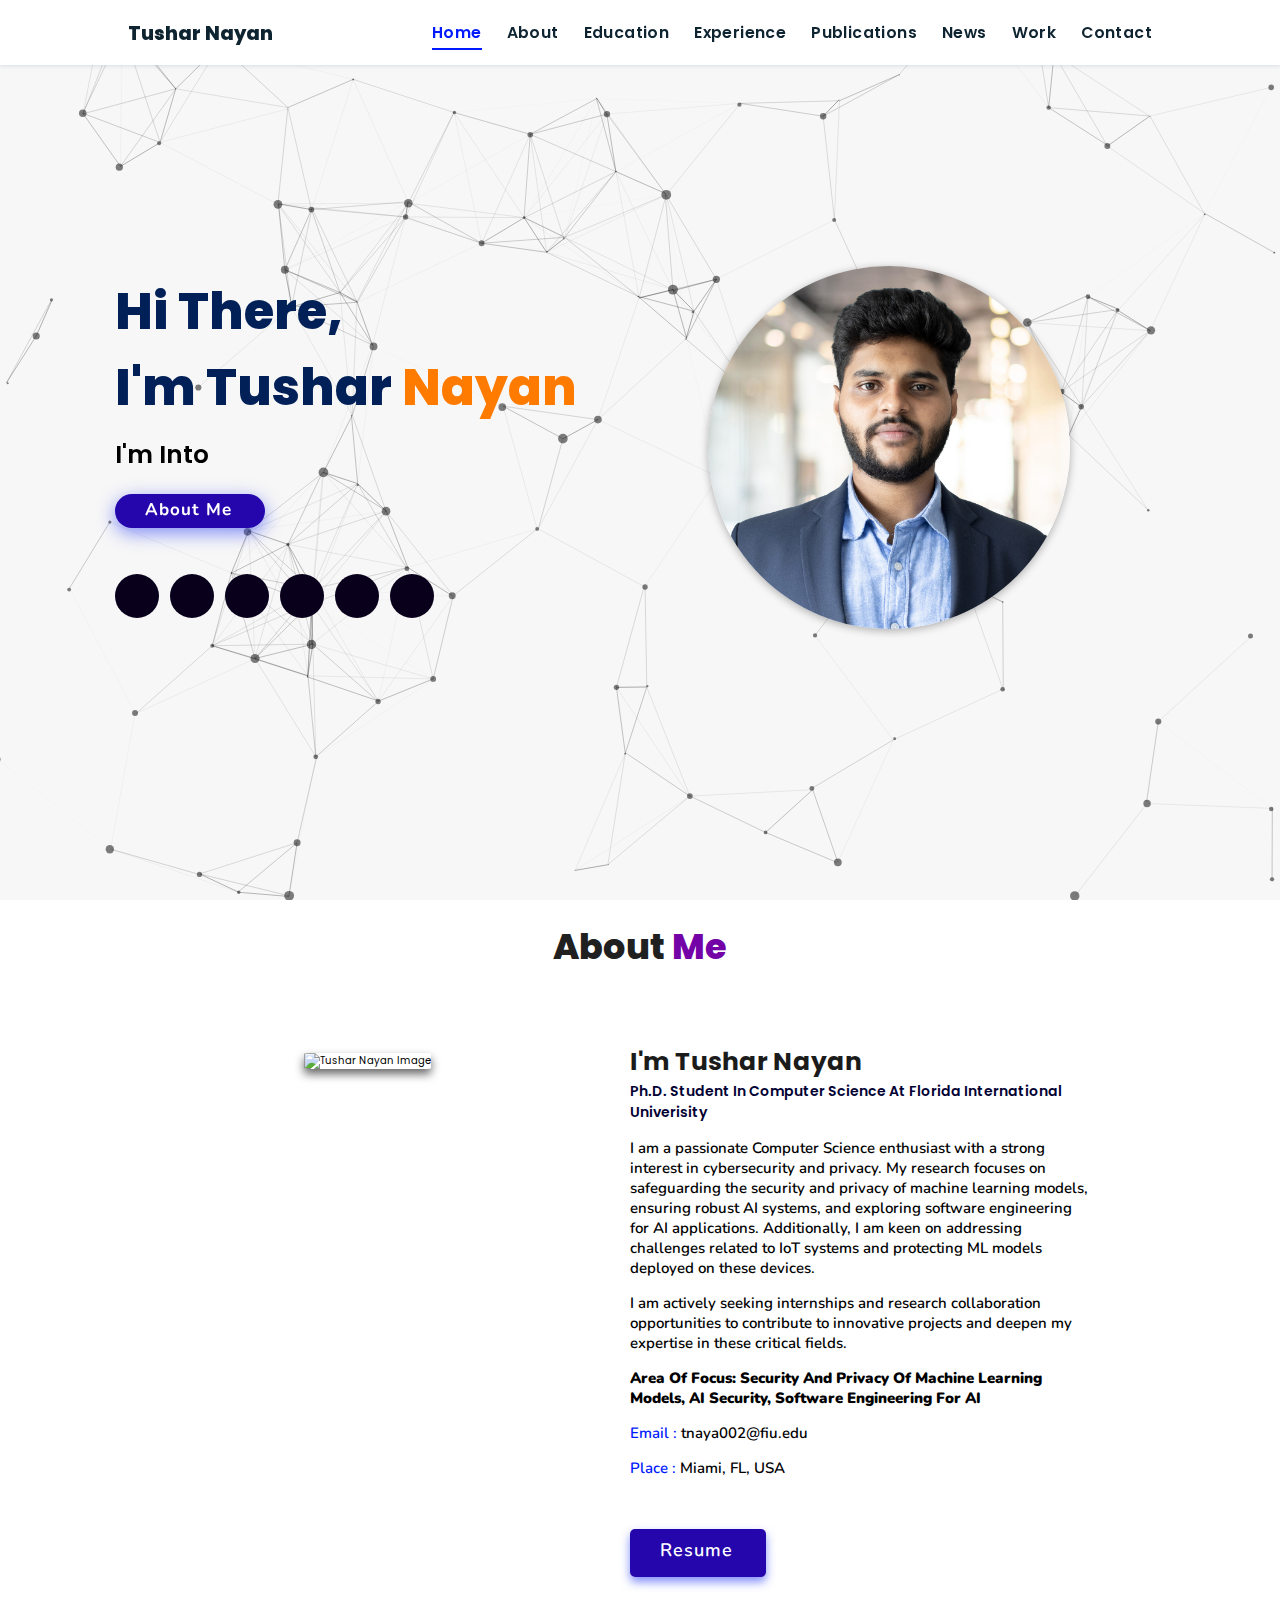
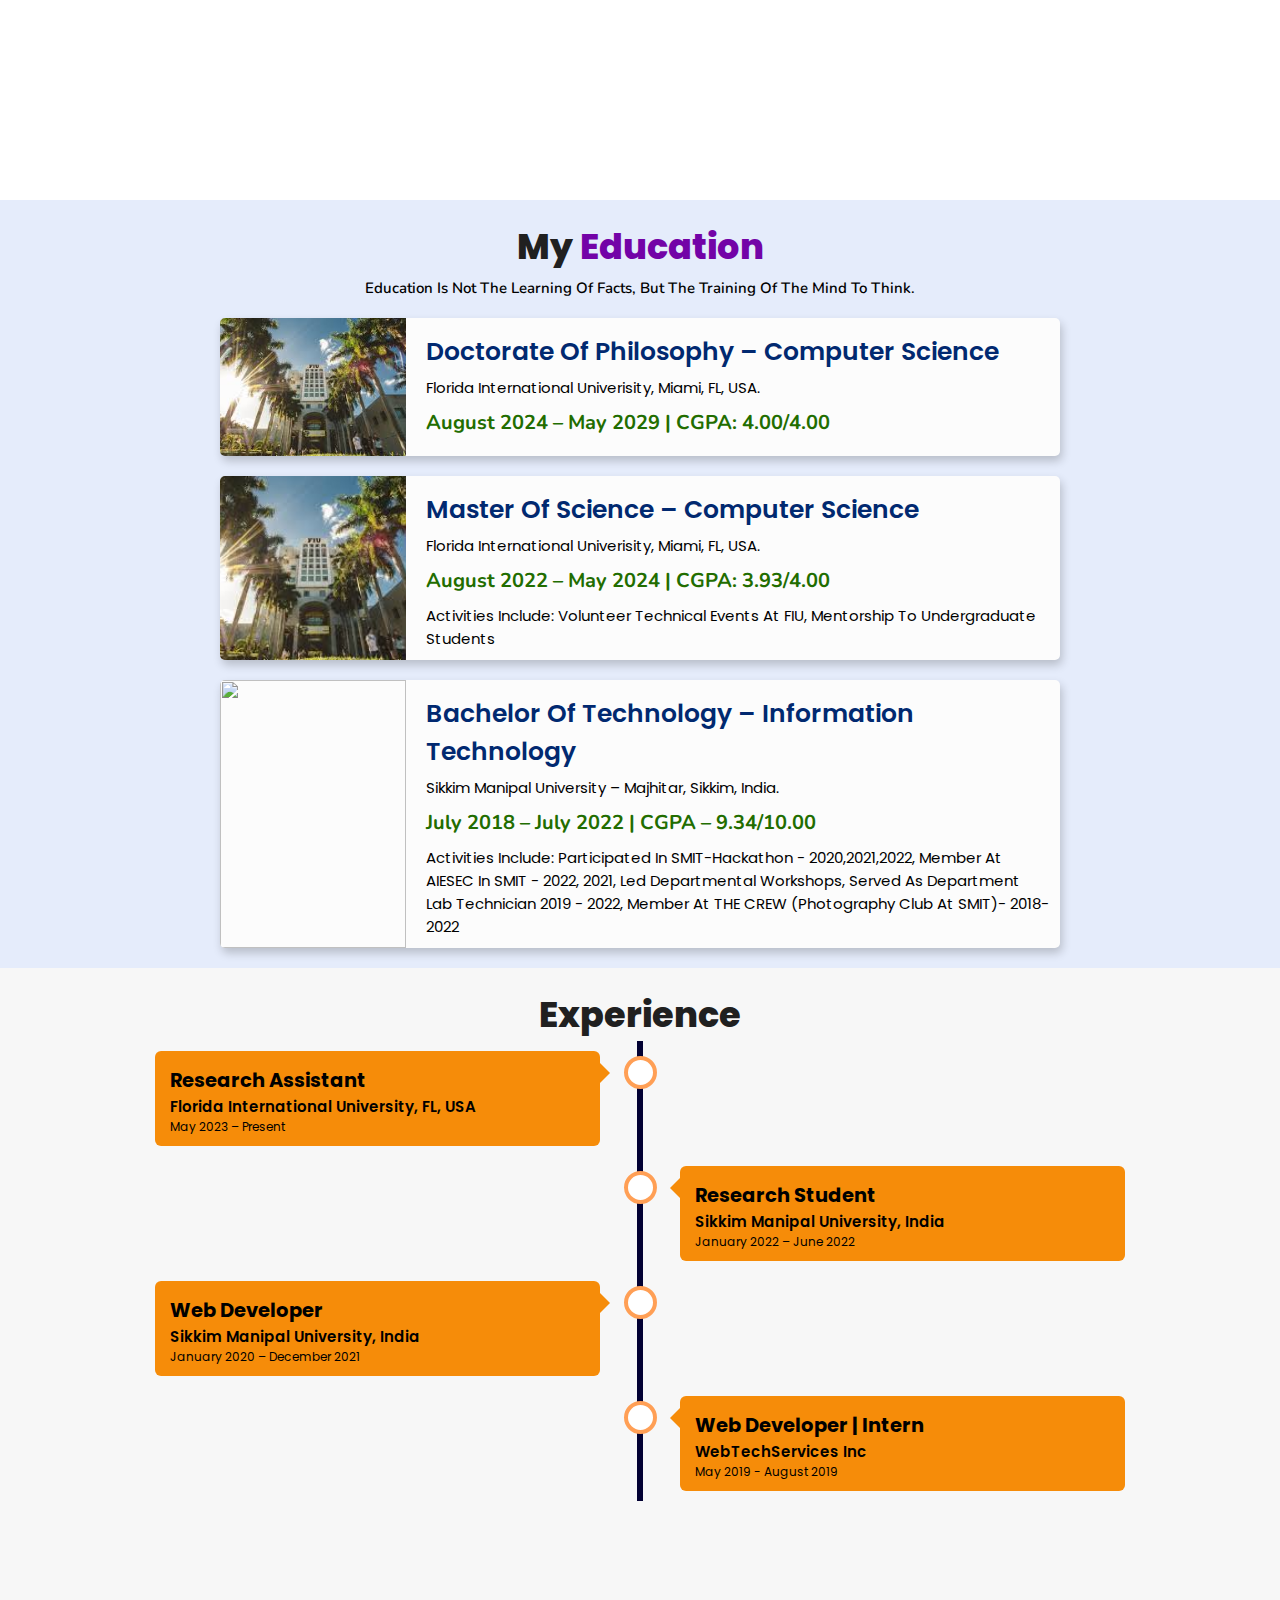
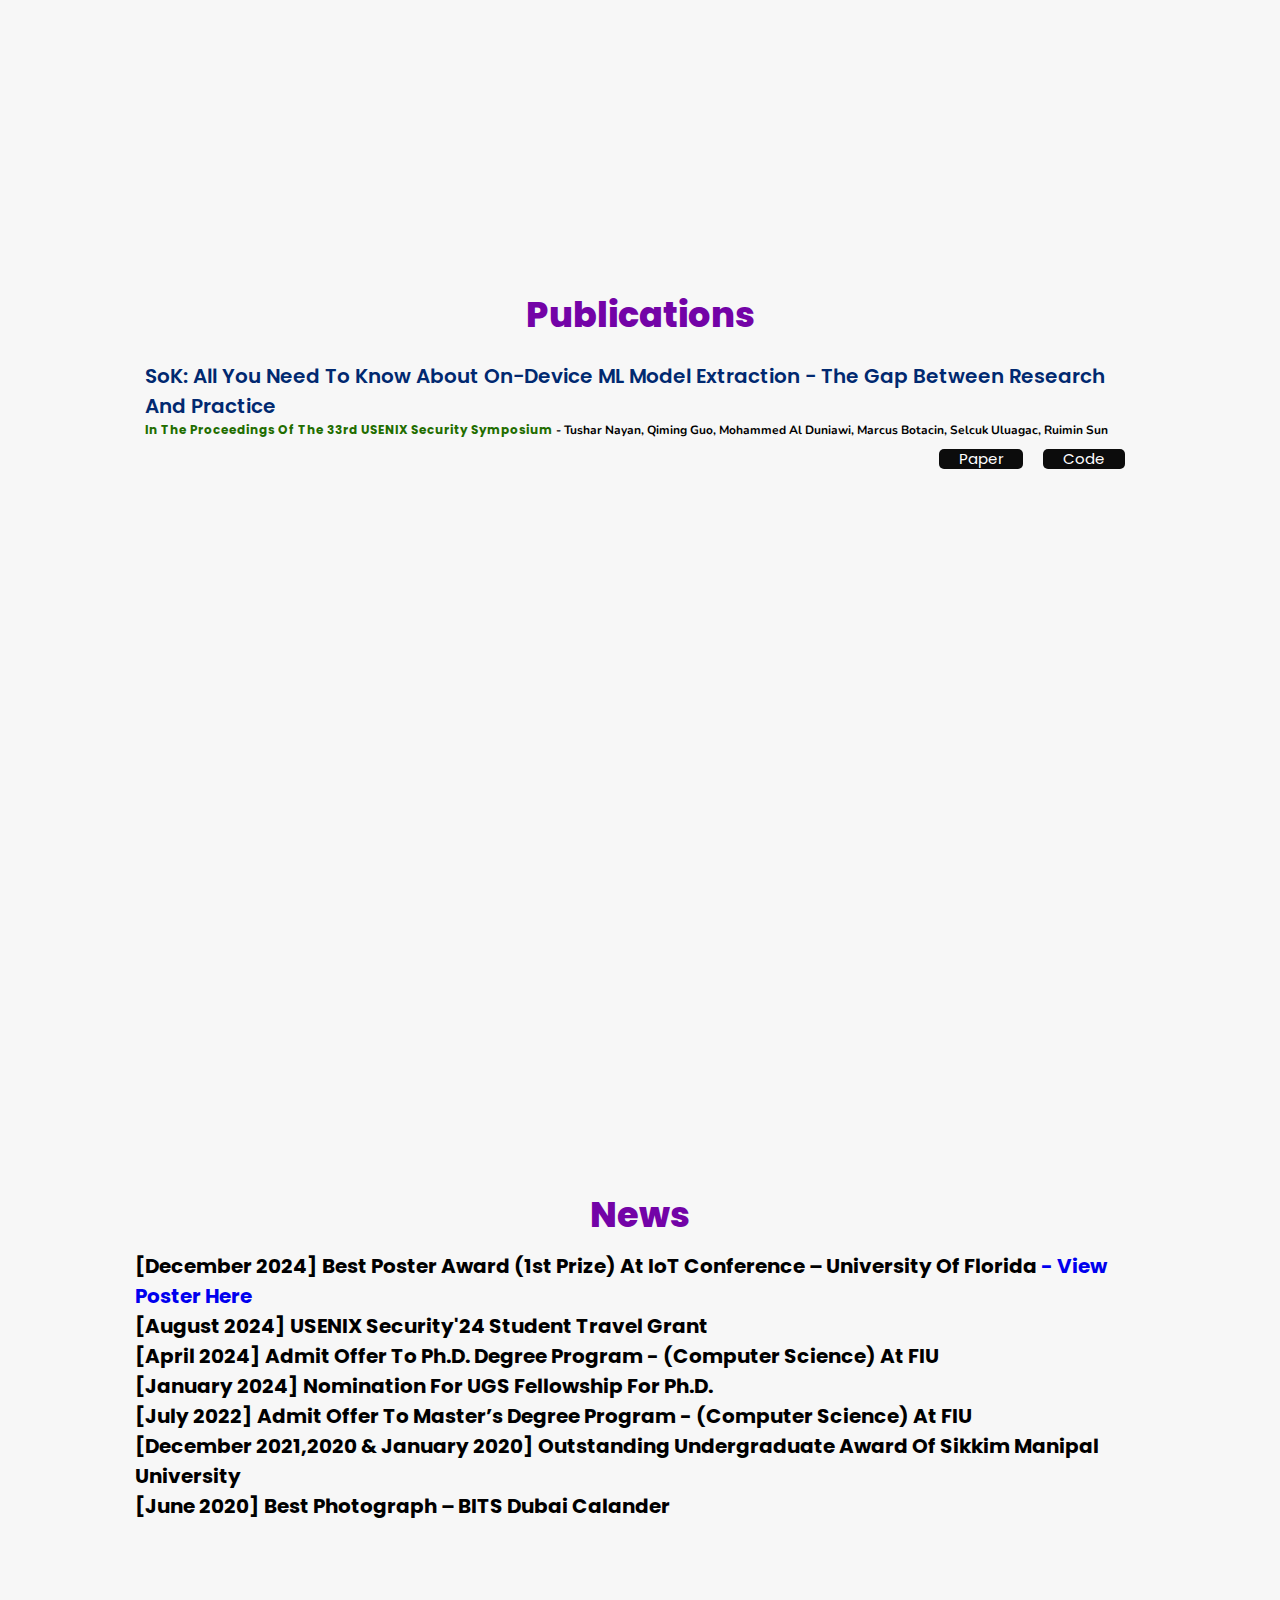
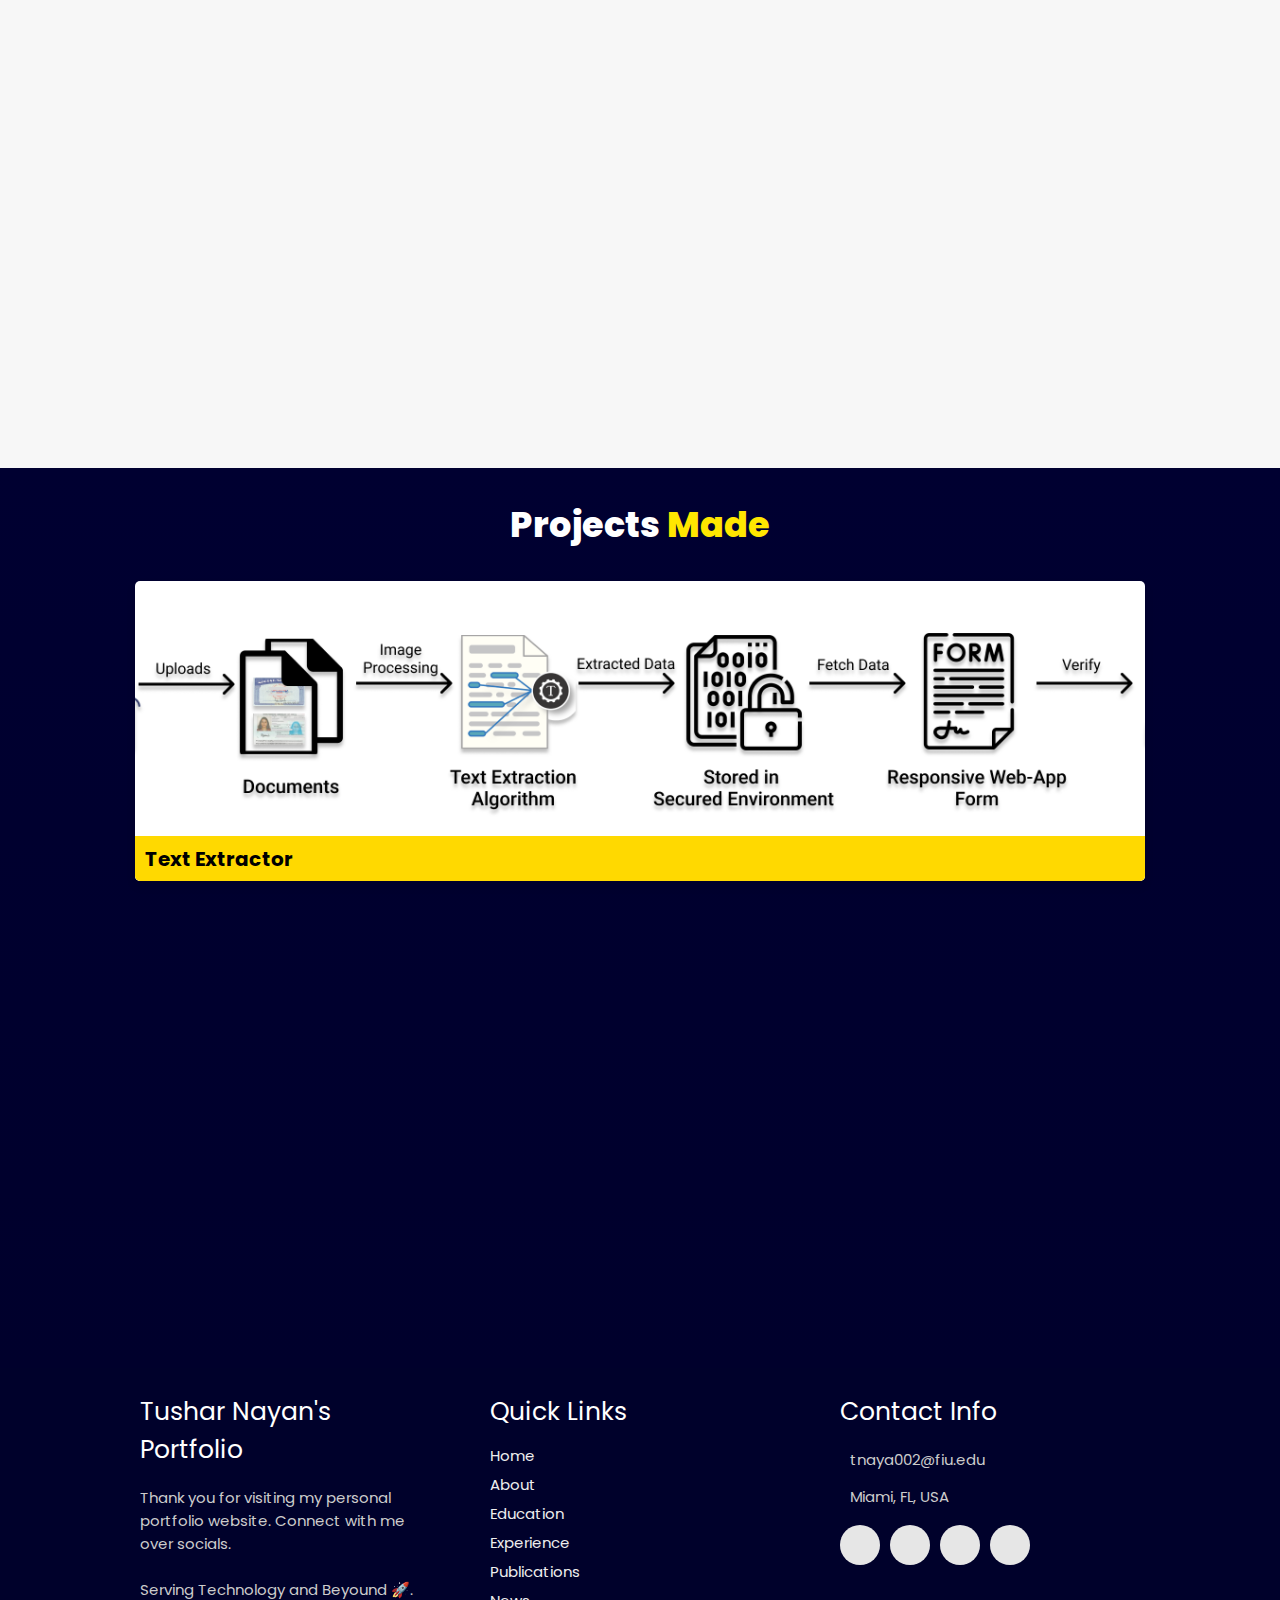
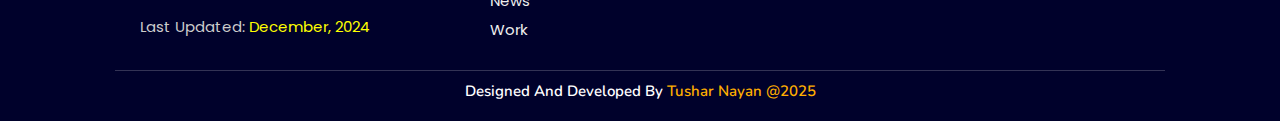
==== commit e549673b: "fixed-minor-contents" ====
--- a/index.html
+++ b/index.html
@@ -302,10 +302,9 @@
         <div class="content">
         <h3>[December 2024] Best Poster Award (1st Prize) at IoT Conference – University of Florida <span> <a href="https://drive.google.com/file/d/1Eg8yB_RaiMhcLVflMcBxnxl_NoIxpvJD/view"> - View Poster Here </a> </span> </h3>
         <h3> [August 2024] USENIX Security'24 Student Travel Grant </h3>
-        <h3> [August 2024] USENIX Security'24 Student Travel Grant </h3>
-        <h3> [January 2024] Admit offer to Master’s degree program - (Computer Science) at FIU </h3>
+        <h3> [April 2024] Admit offer to Ph.D. degree program - (Computer Science) at FIU </h3>
         <h3> [January 2024] Nomination for UGS fellowship for Ph.D. </h3>
-        <h3> [January 2024] Admit offer to Ph.D. degree program - (Computer Science) at FIU </h3>
+        <h3> [July 2022] Admit offer to Master’s degree program - (Computer Science) at FIU </h3>
         <h3> [December 2021,2020 & January 2020] Outstanding Undergraduate Award of Sikkim Manipal University </h3>
         <h3> [June 2020] Best Photograph – BITS Dubai Calander </h3>
       </div>
--- a/assets/css/style.css
+++ b/assets/css/style.css
@@ -842,8 +842,8 @@
 }
 .news .box-container .box .content h3 {
   font-size: 2rem;
-  color: #012970;
-  font-weight: 600;
+  /* color: #012970; */
+  color: #000;
   text-align: left;
   margin-left: 1rem;
 }
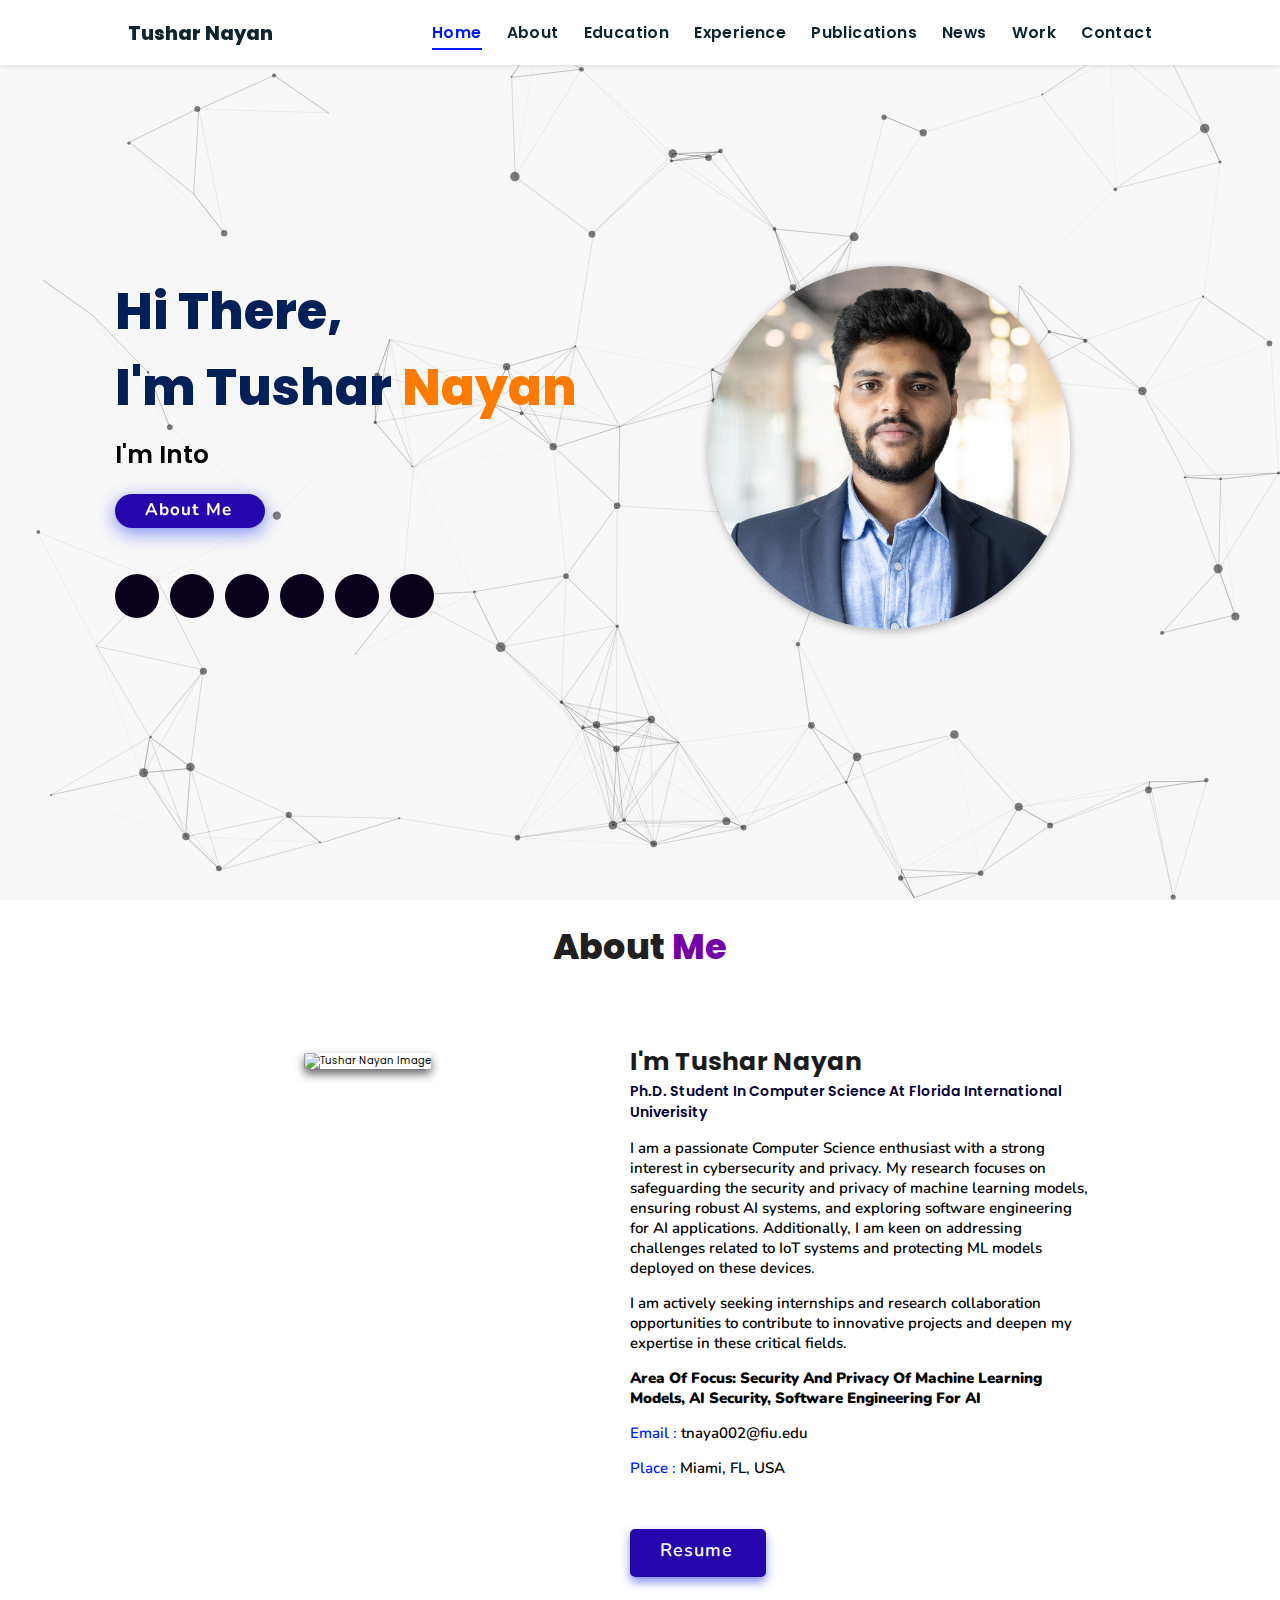
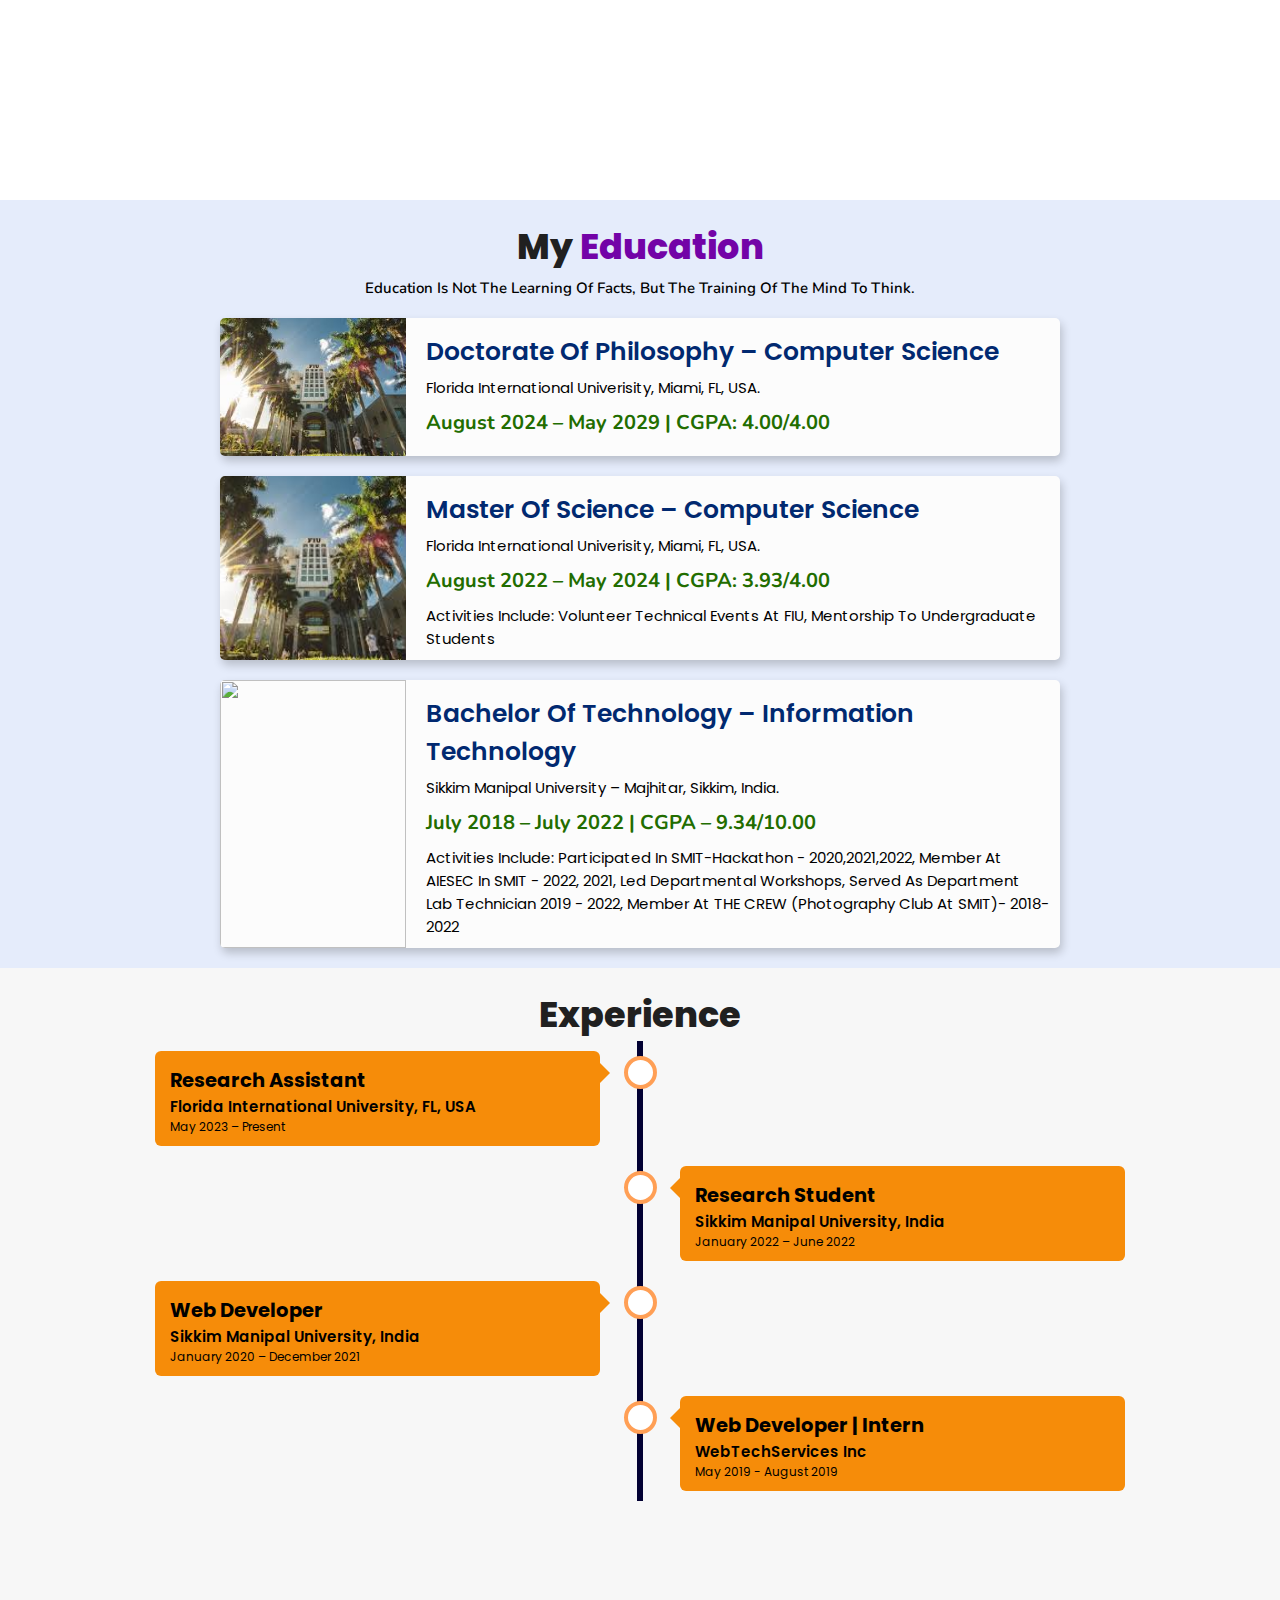
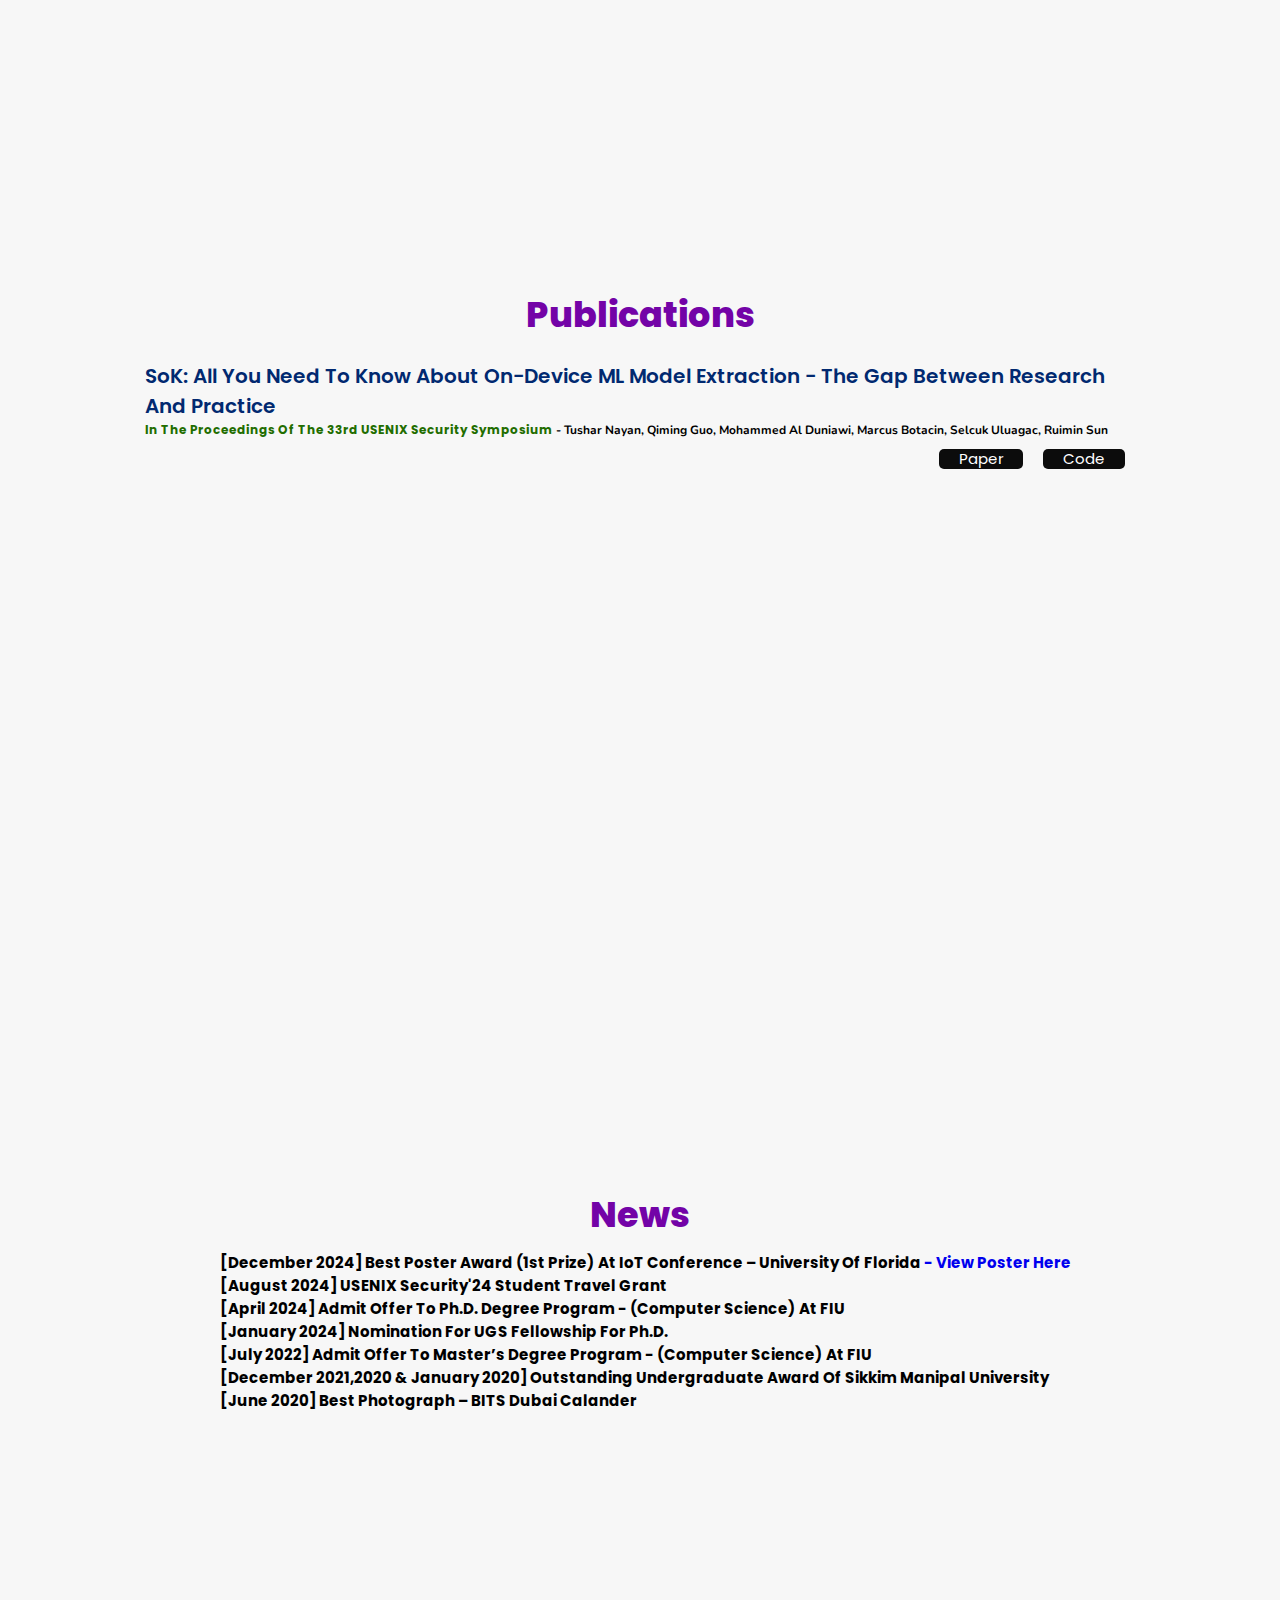
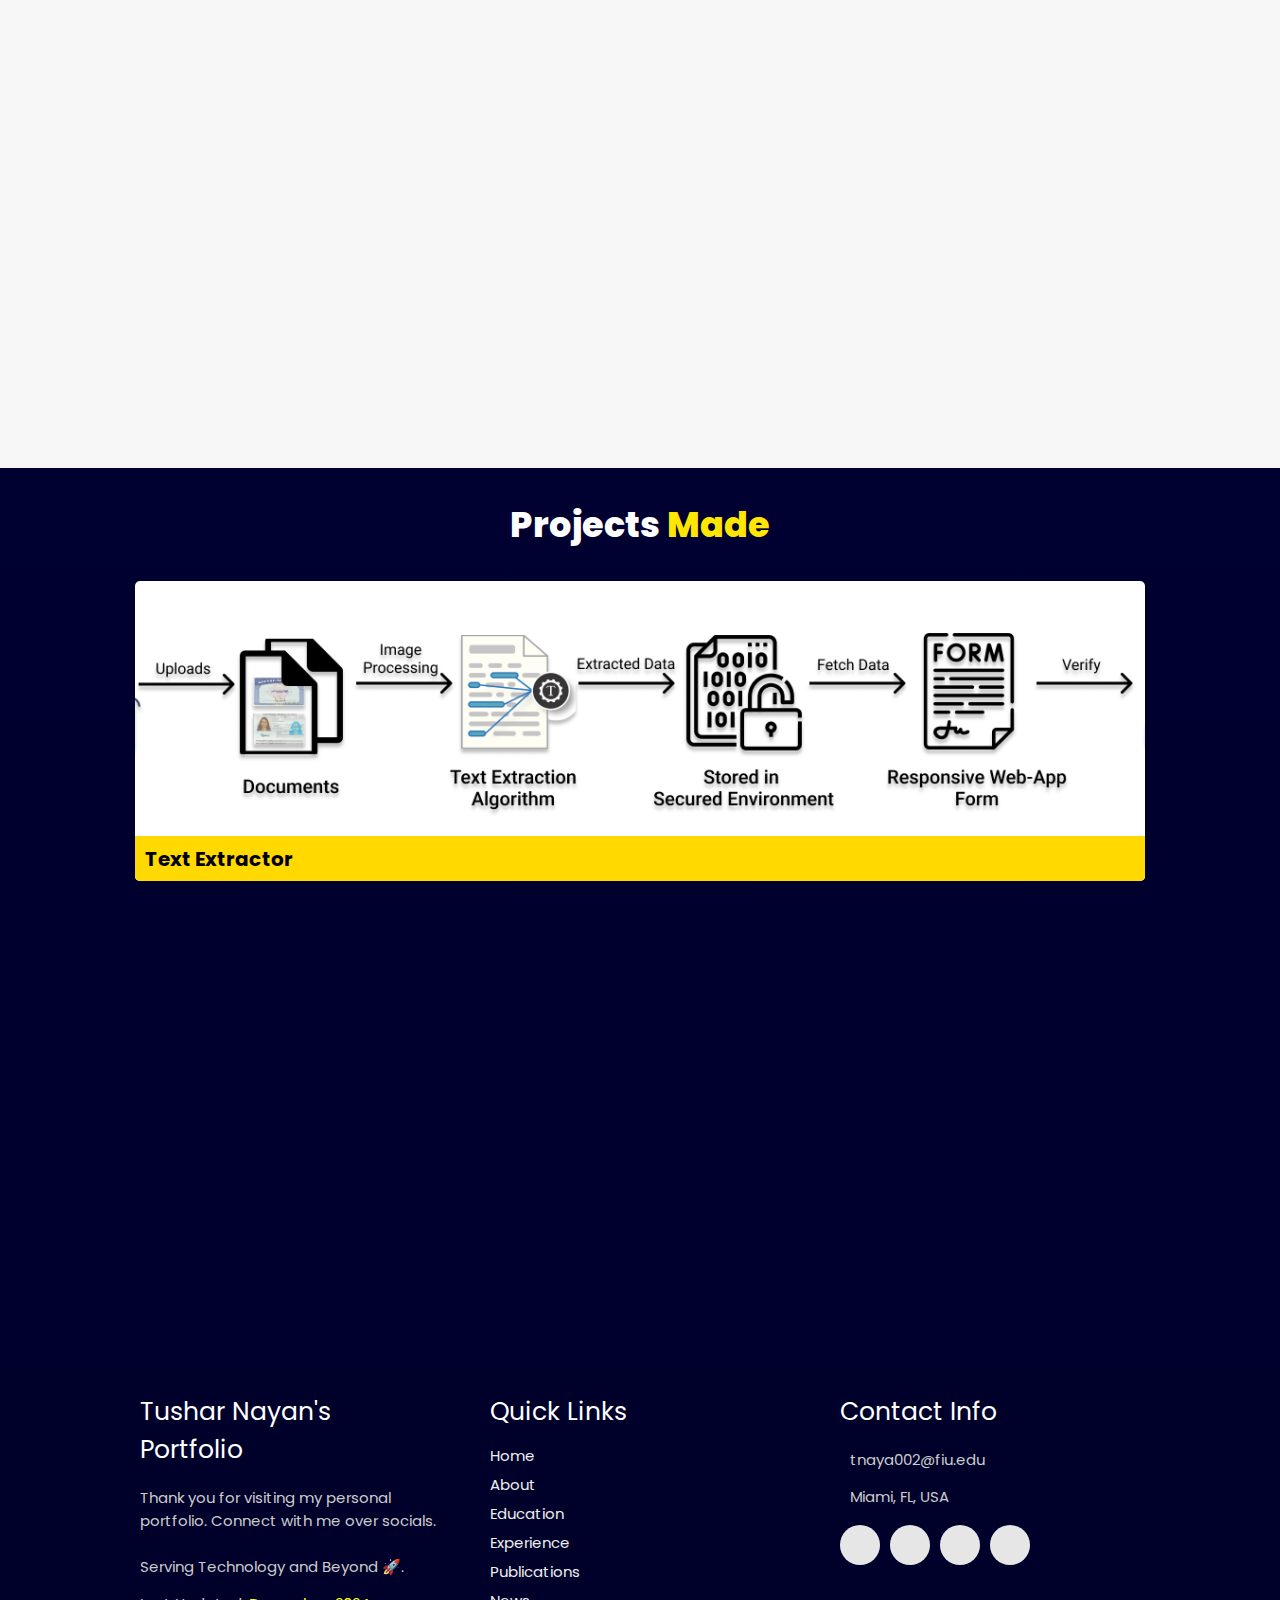
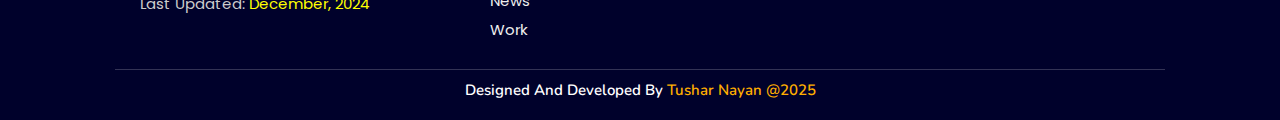
==== commit 340fde45: "minor-text-fix" ====
--- a/index.html
+++ b/index.html
@@ -402,7 +402,7 @@
 
       <div class="box">
           <h3>Tushar Nayan's Portfolio</h3>
-          <p>Thank you for visiting my personal portfolio website. Connect with me over socials. <br/> <br/> Serving Technology and Beyound 🚀.</p>
+          <p>Thank you for visiting my personal portfolio. Connect with me over socials. <br/> <br/> Serving Technology and Beyond 🚀.</p>
           <p>Last Updated: <span style="color: yellow;">December, 2024</span></p>
         </div>
 
--- a/assets/css/style.css
+++ b/assets/css/style.css
@@ -679,7 +679,7 @@
 */
 
 .publications .box-container .box .image {
-  flex: 1 1 20rem;
+  flex: 1 1 5rem;
   width: 100%;
 }
 .publications .box-container .box img {
@@ -694,7 +694,7 @@
   flex-direction: column;
   padding: 1rem;
   flex-wrap: wrap;
-  flex: 1 1 10rem;
+  flex: 1 1 5rem;
 }
 .publications .box-container .box .content h3 {
   font-size: 2rem;
@@ -838,22 +838,16 @@
   display: flex;
   flex-direction: column;
   flex-wrap: wrap;
-  flex: 1 1 10rem;
+  flex: 1 1 5rem;
 }
 .news .box-container .box .content h3 {
-  font-size: 2rem;
+  font-size: 1.5rem;
   /* color: #012970; */
   color: #000;
   text-align: left;
   margin-left: 1rem;
 }
-.news .presentedby{
-  font-size: 1rem;
-  color: black;
-  text-align: left;
-  font-family: "Nunito", sans-serif;
-
-}
+
 
 /* News media queries starts*/
 
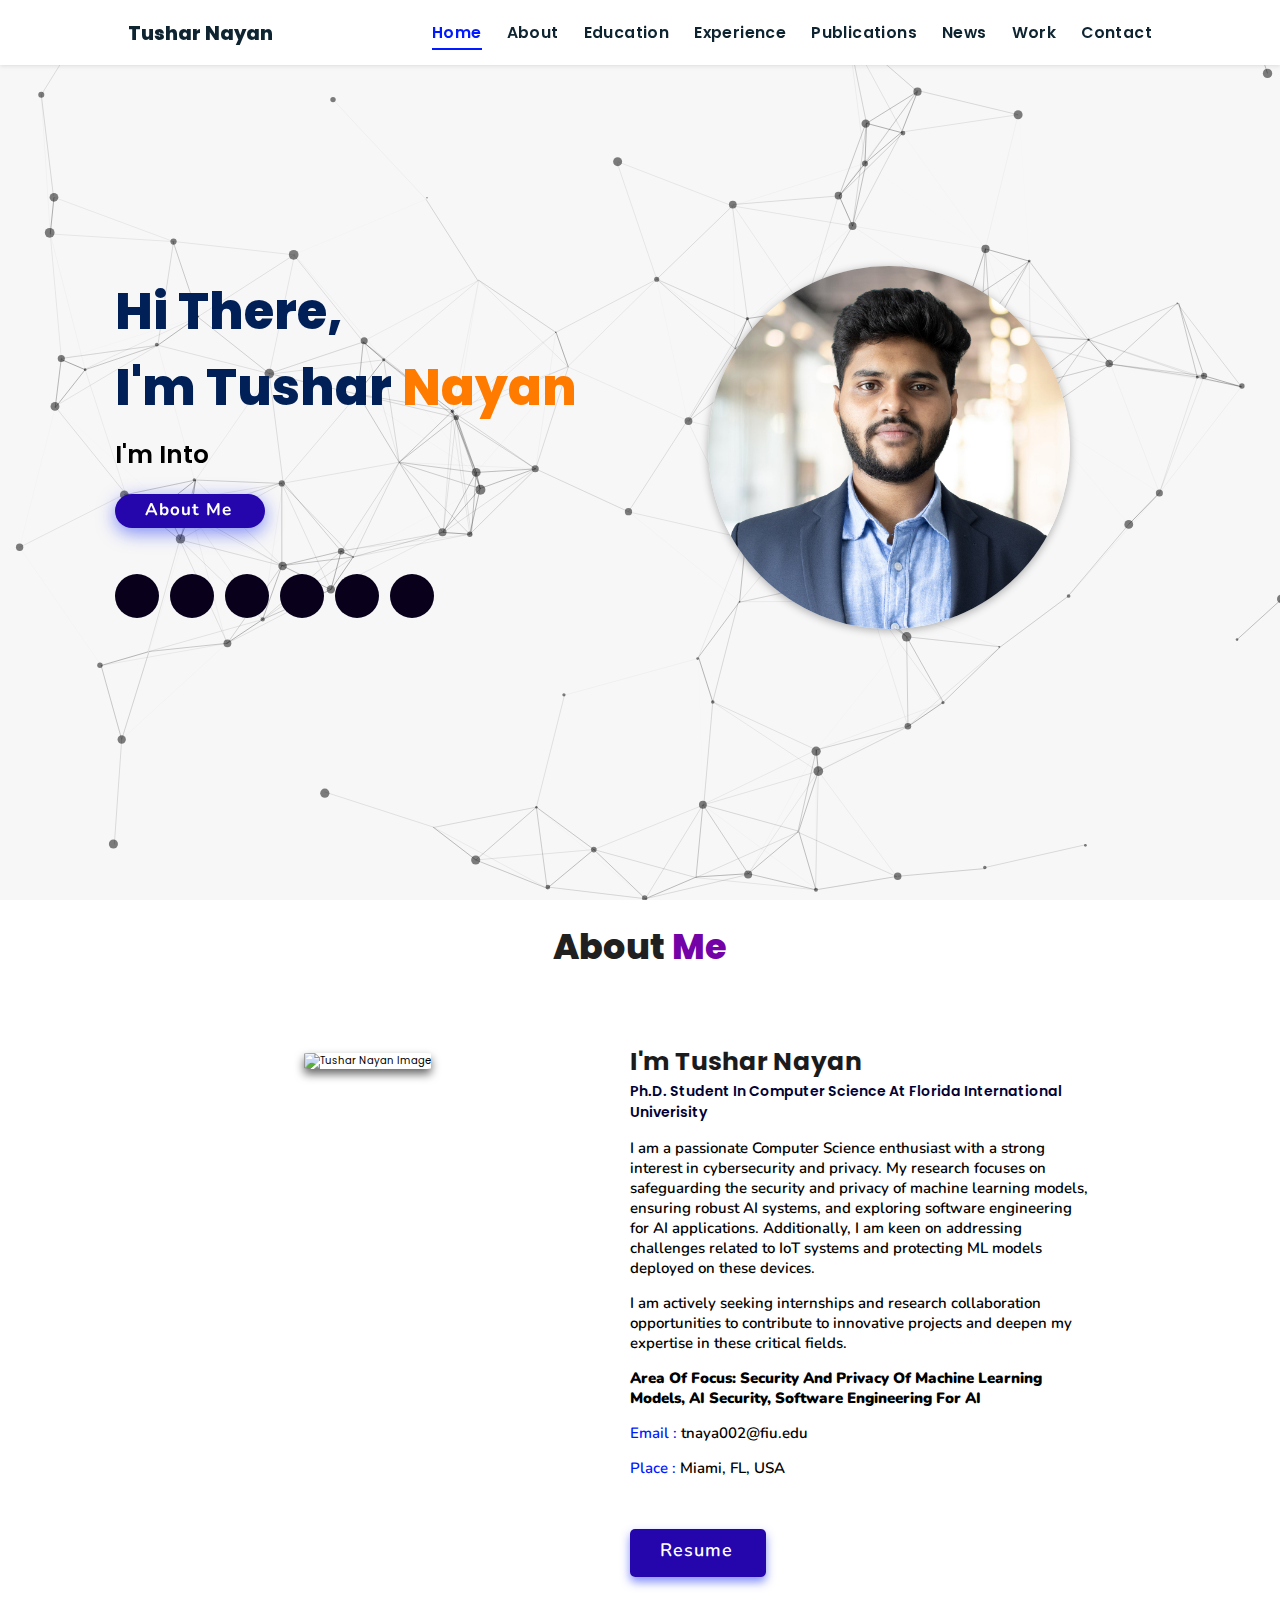
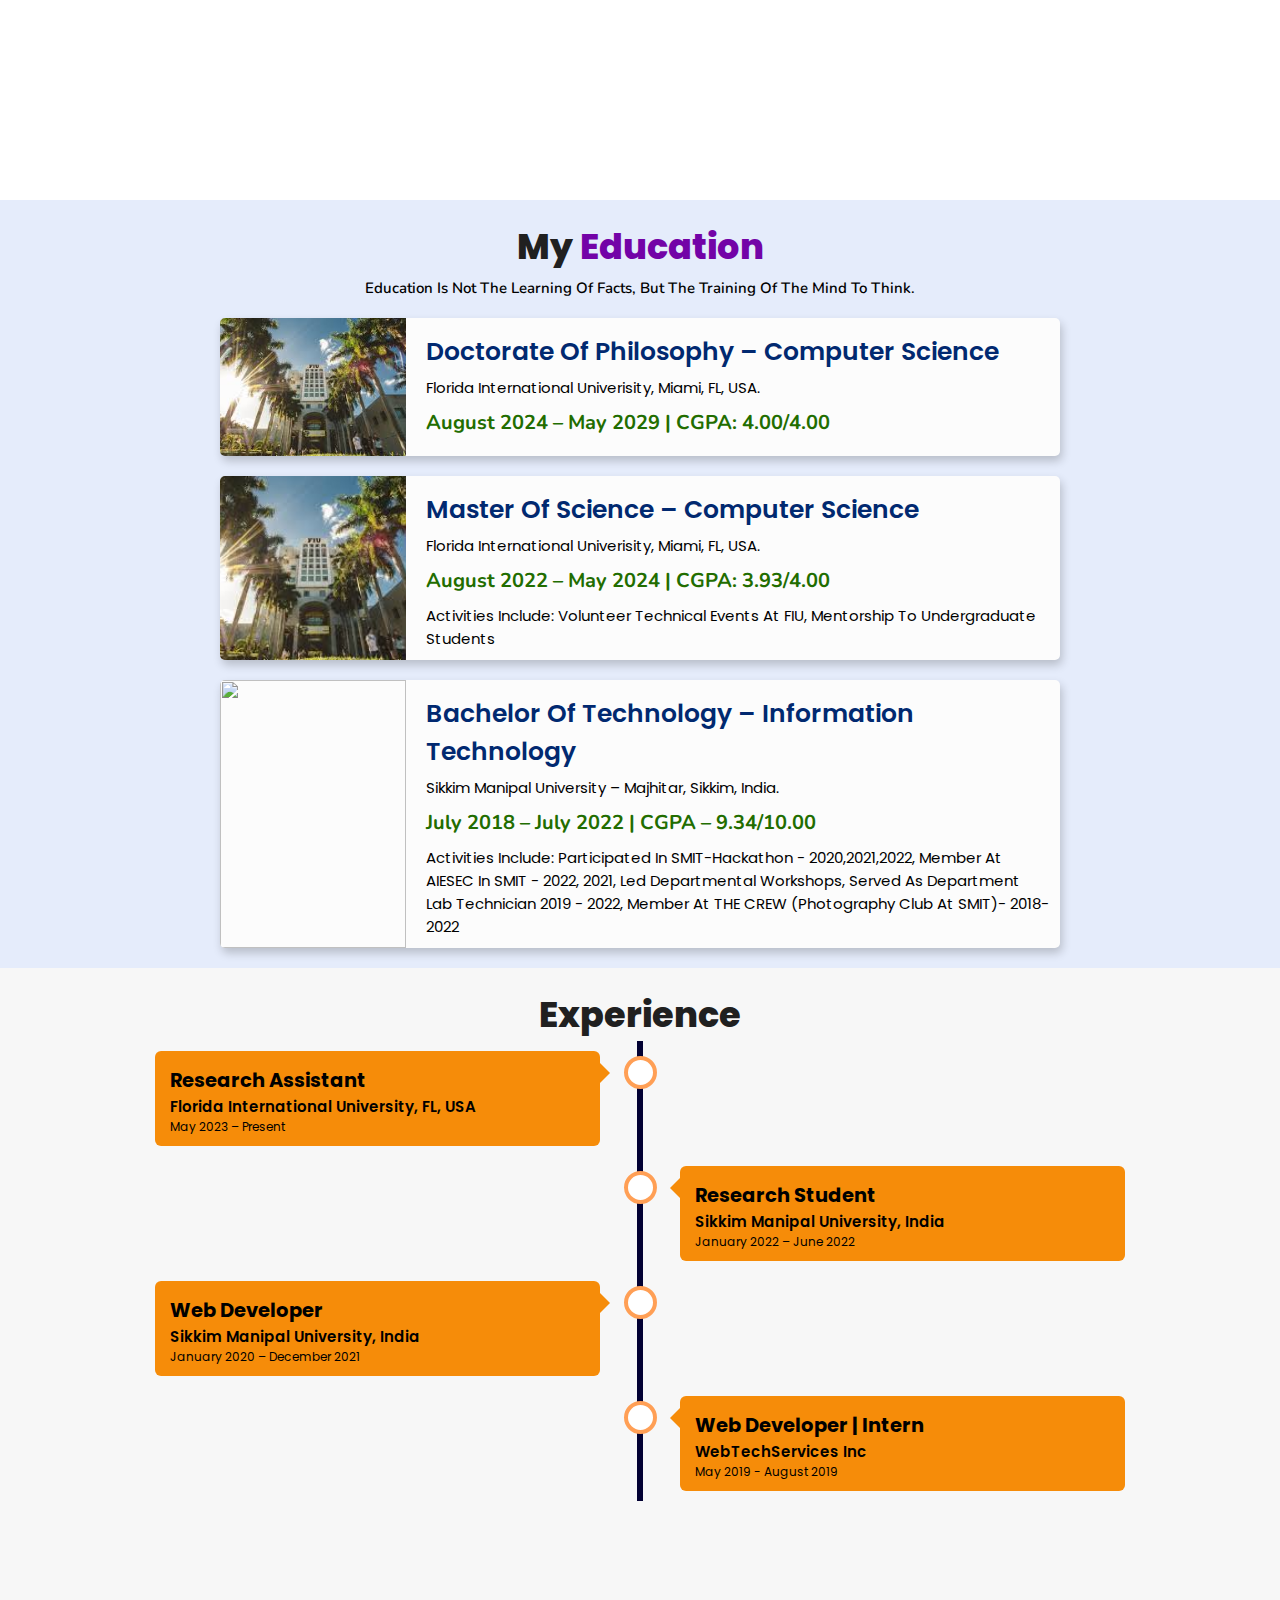
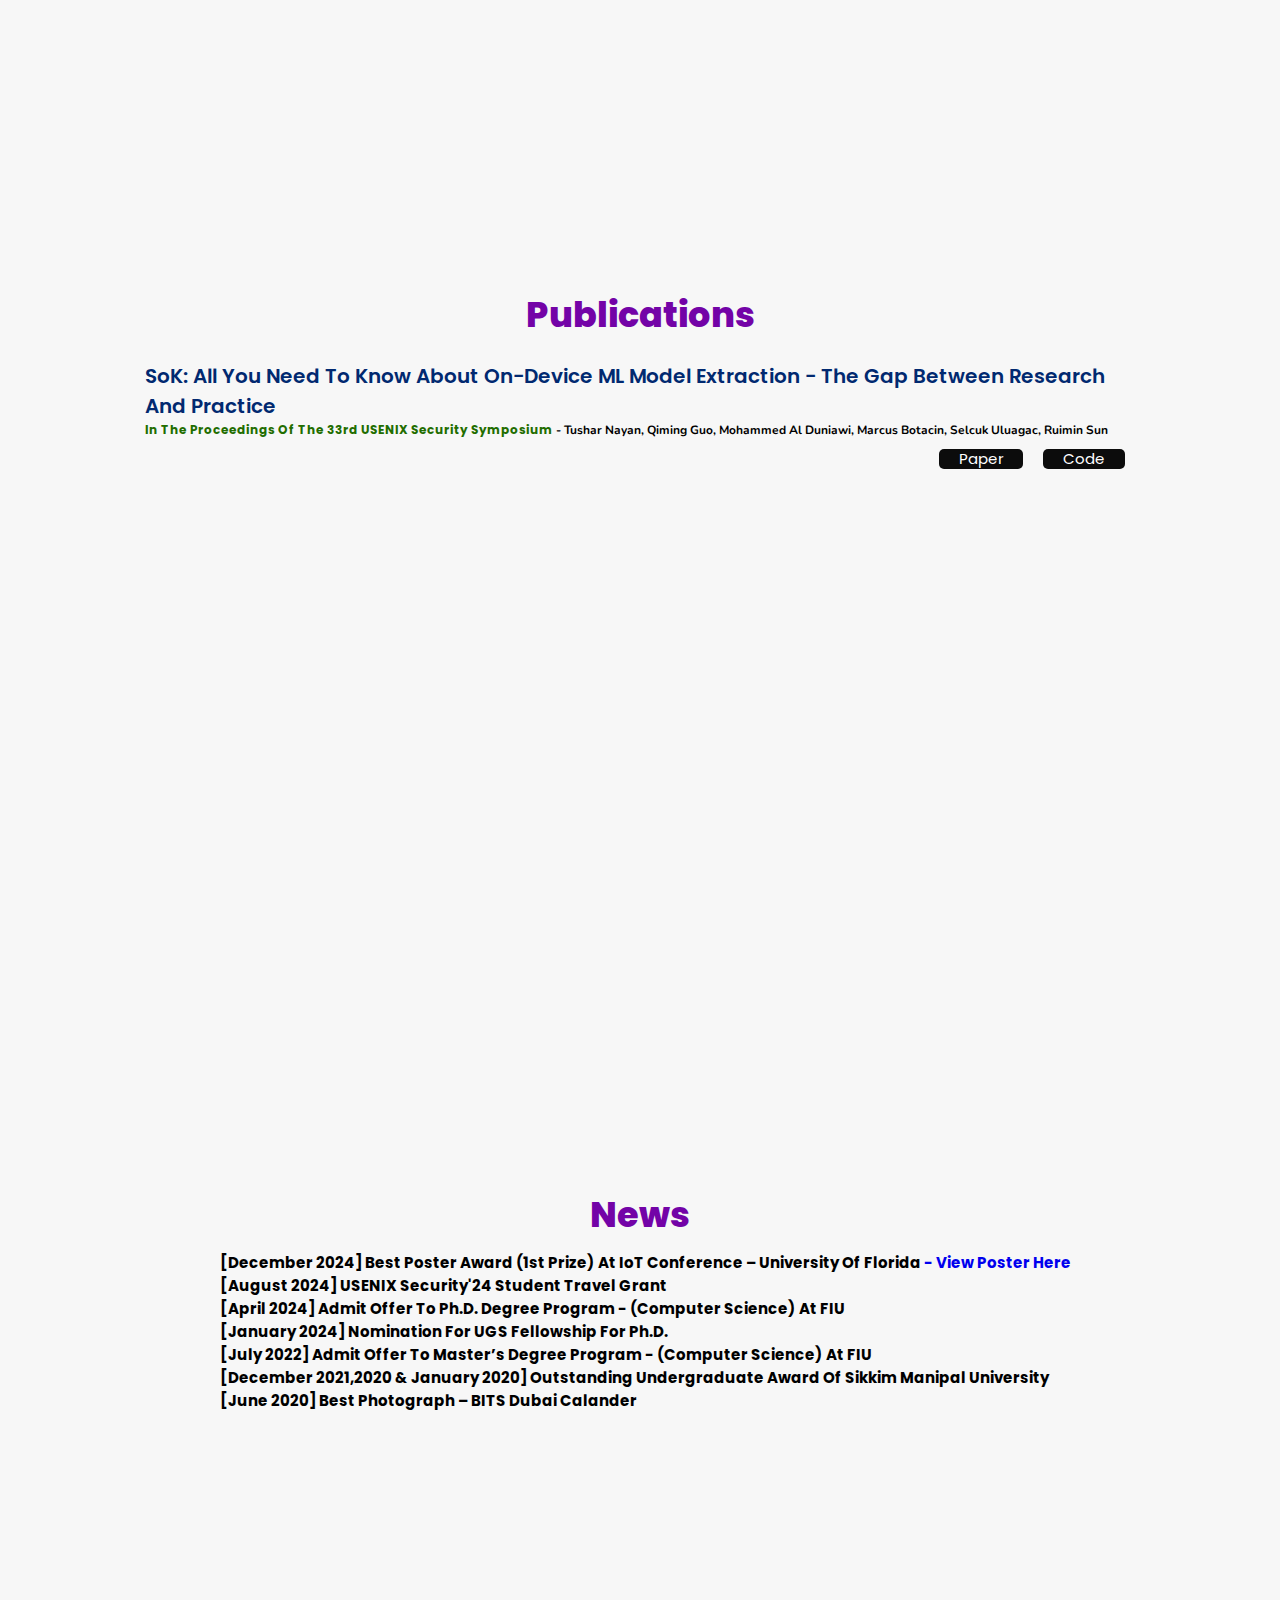
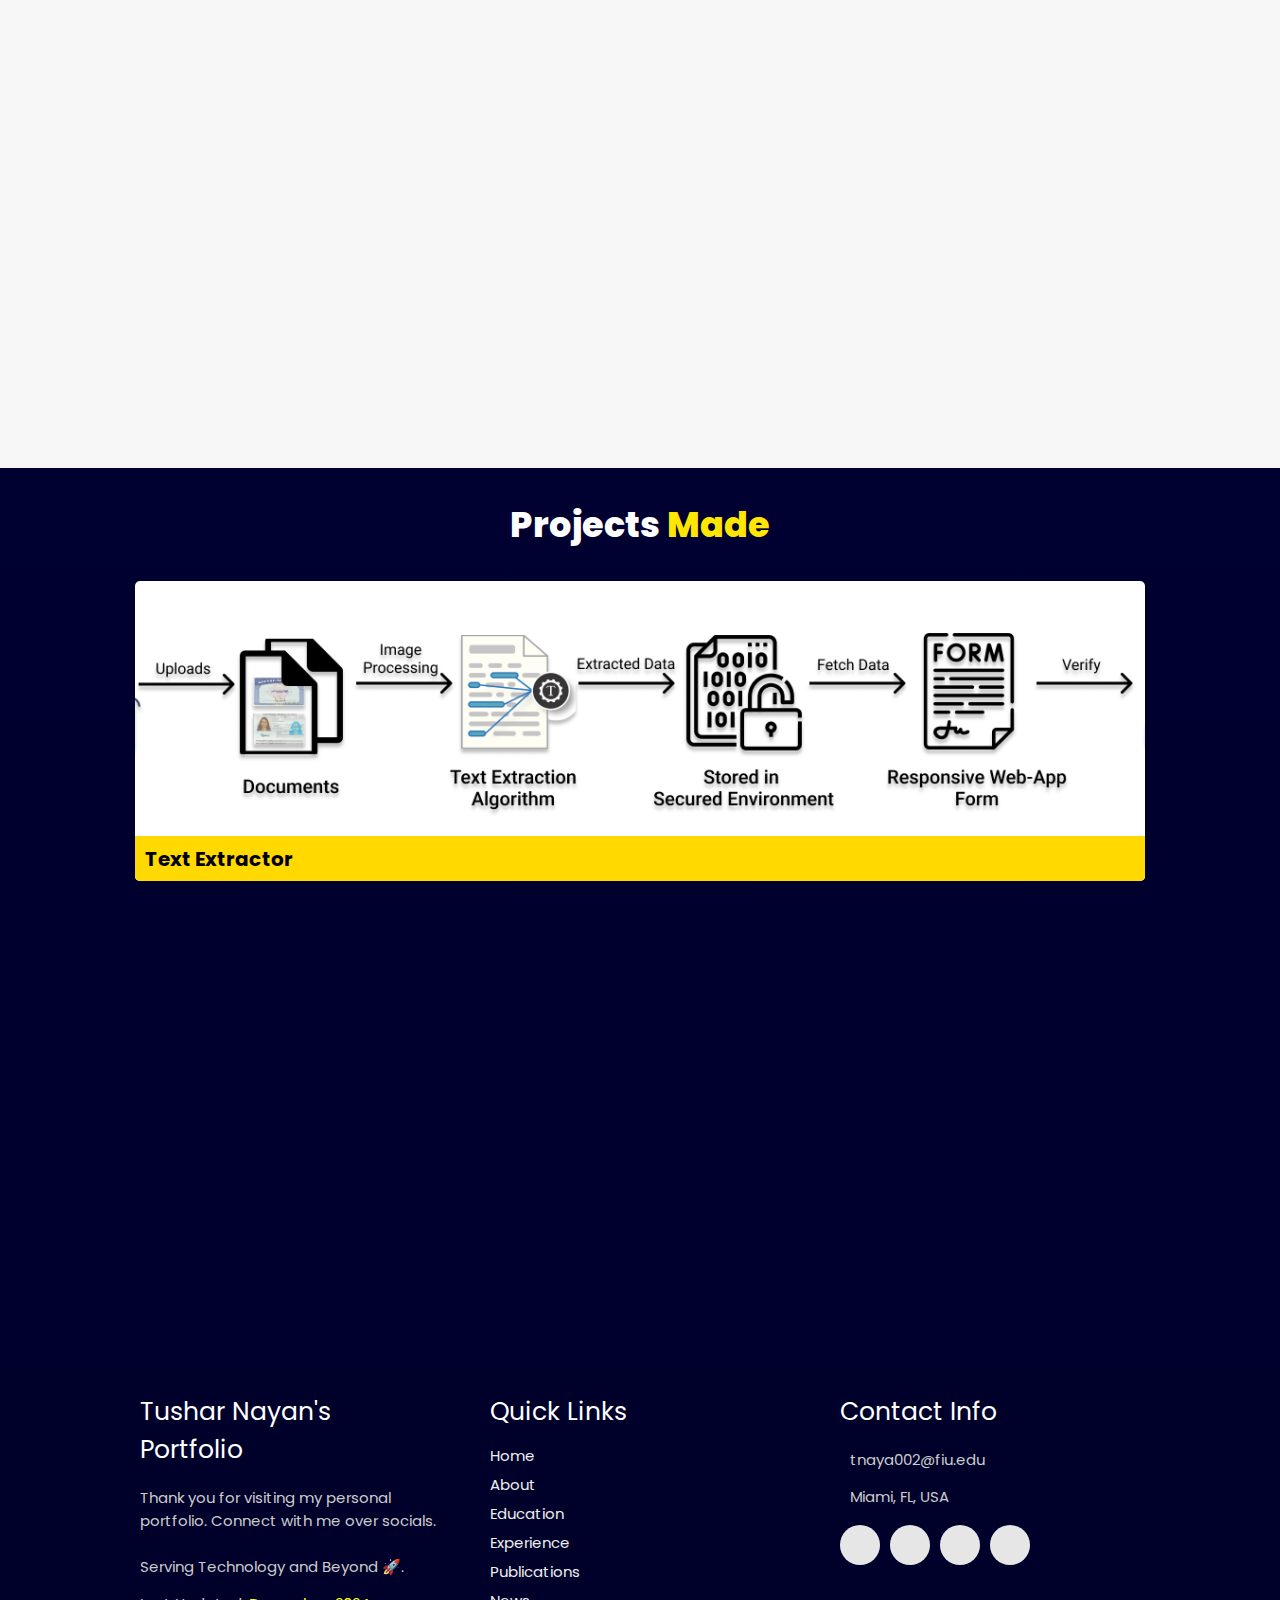
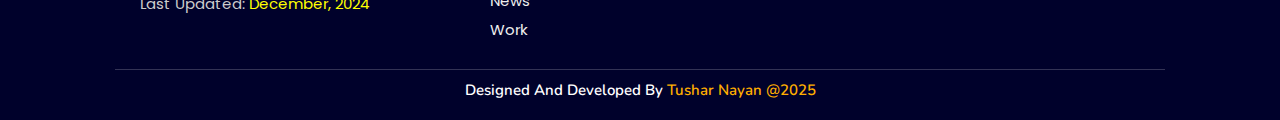
==== commit 04c81497: "minor-fix" ====
--- a/index.html
+++ b/index.html
@@ -60,7 +60,7 @@
           <li><a class="github" aria-label="GitHub" href="https://github.com/tusharnayan10" target="_blank"><i class="fab fa-github"></i></a></li>
           <li><a class="twitter" aria-label="Twitter" href="https://twitter.com/tusharnayan2610" target="_blank"><i class="fab fa-twitter"></i></a></li>
           <li><a class="Outlook" aria-label="Outlook" href="mailto:tnaya002@fiu.edu" target="_blank"><i class="fa fa-envelope"></i></a></li>
-          <li><a class="instagram" aria-label="Instagram" href="https://www.instagram.com/tushar_nayan/"><i class="fab fa-instagram" target="_blank"></i></a></li>
+          <li><a class="instagram" aria-label="Instagram" href="https://www.instagram.com/tushar_nayan/" target="_blank"><i class="fab fa-instagram" target="_blank"></i></a></li>
           <li><a class="dev" aria-label="Dev" href="https://scholar.google.com/citations?user=FZKQHasAAAAJ&hl=en" target="_blank"><i class="fas fa-graduation-cap"></i></a></li>
         </ul>
       </div>
@@ -434,7 +434,7 @@
       </div>
   </div>
 
-  <h1 class="credit">Designed and Developed by <a href="https://www.linkedin.com/in/tushar-nayan-cs"> Tushar Nayan @2025</a></h1>
+  <h1 class="credit">Designed and Developed by <a href="https://www.linkedin.com/in/tushar-nayan-cs" target="_blank"> Tushar Nayan @2025</a></h1>
 
 </section>
 <!-- footer section ends -->
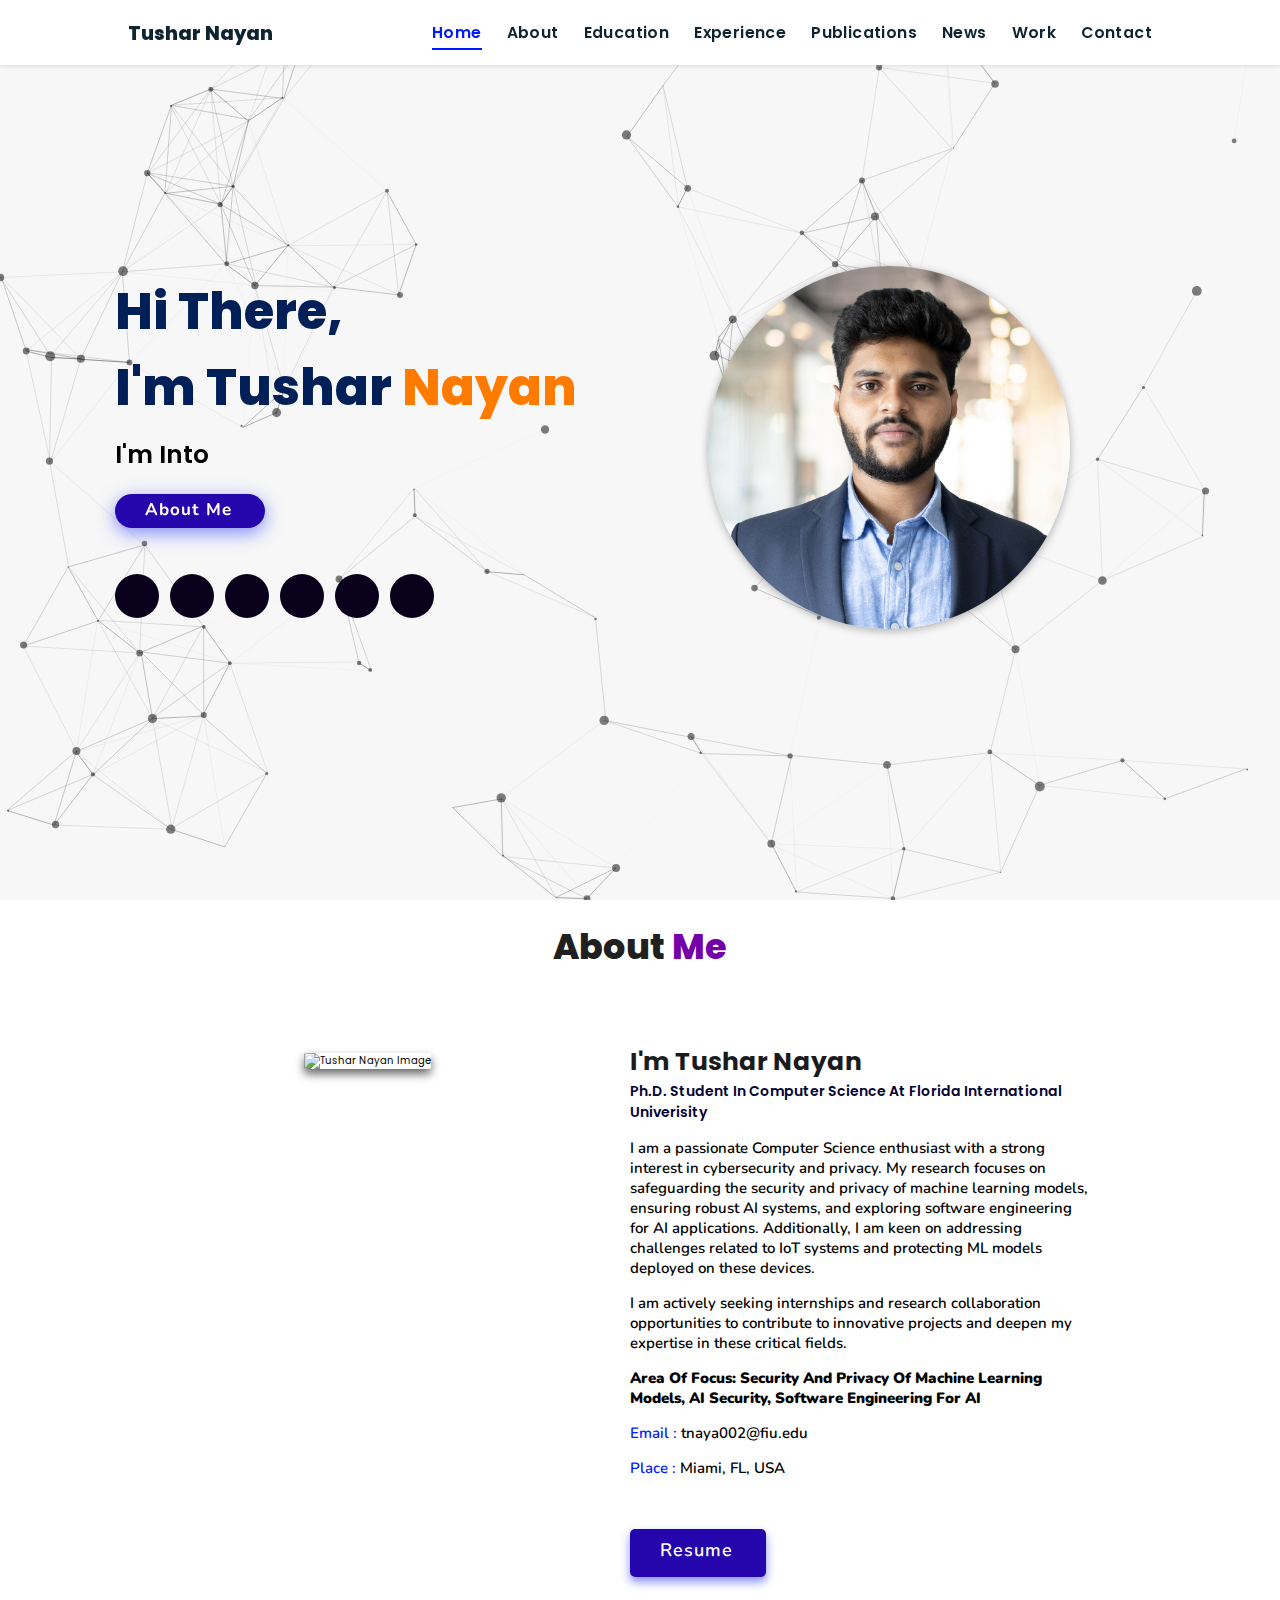
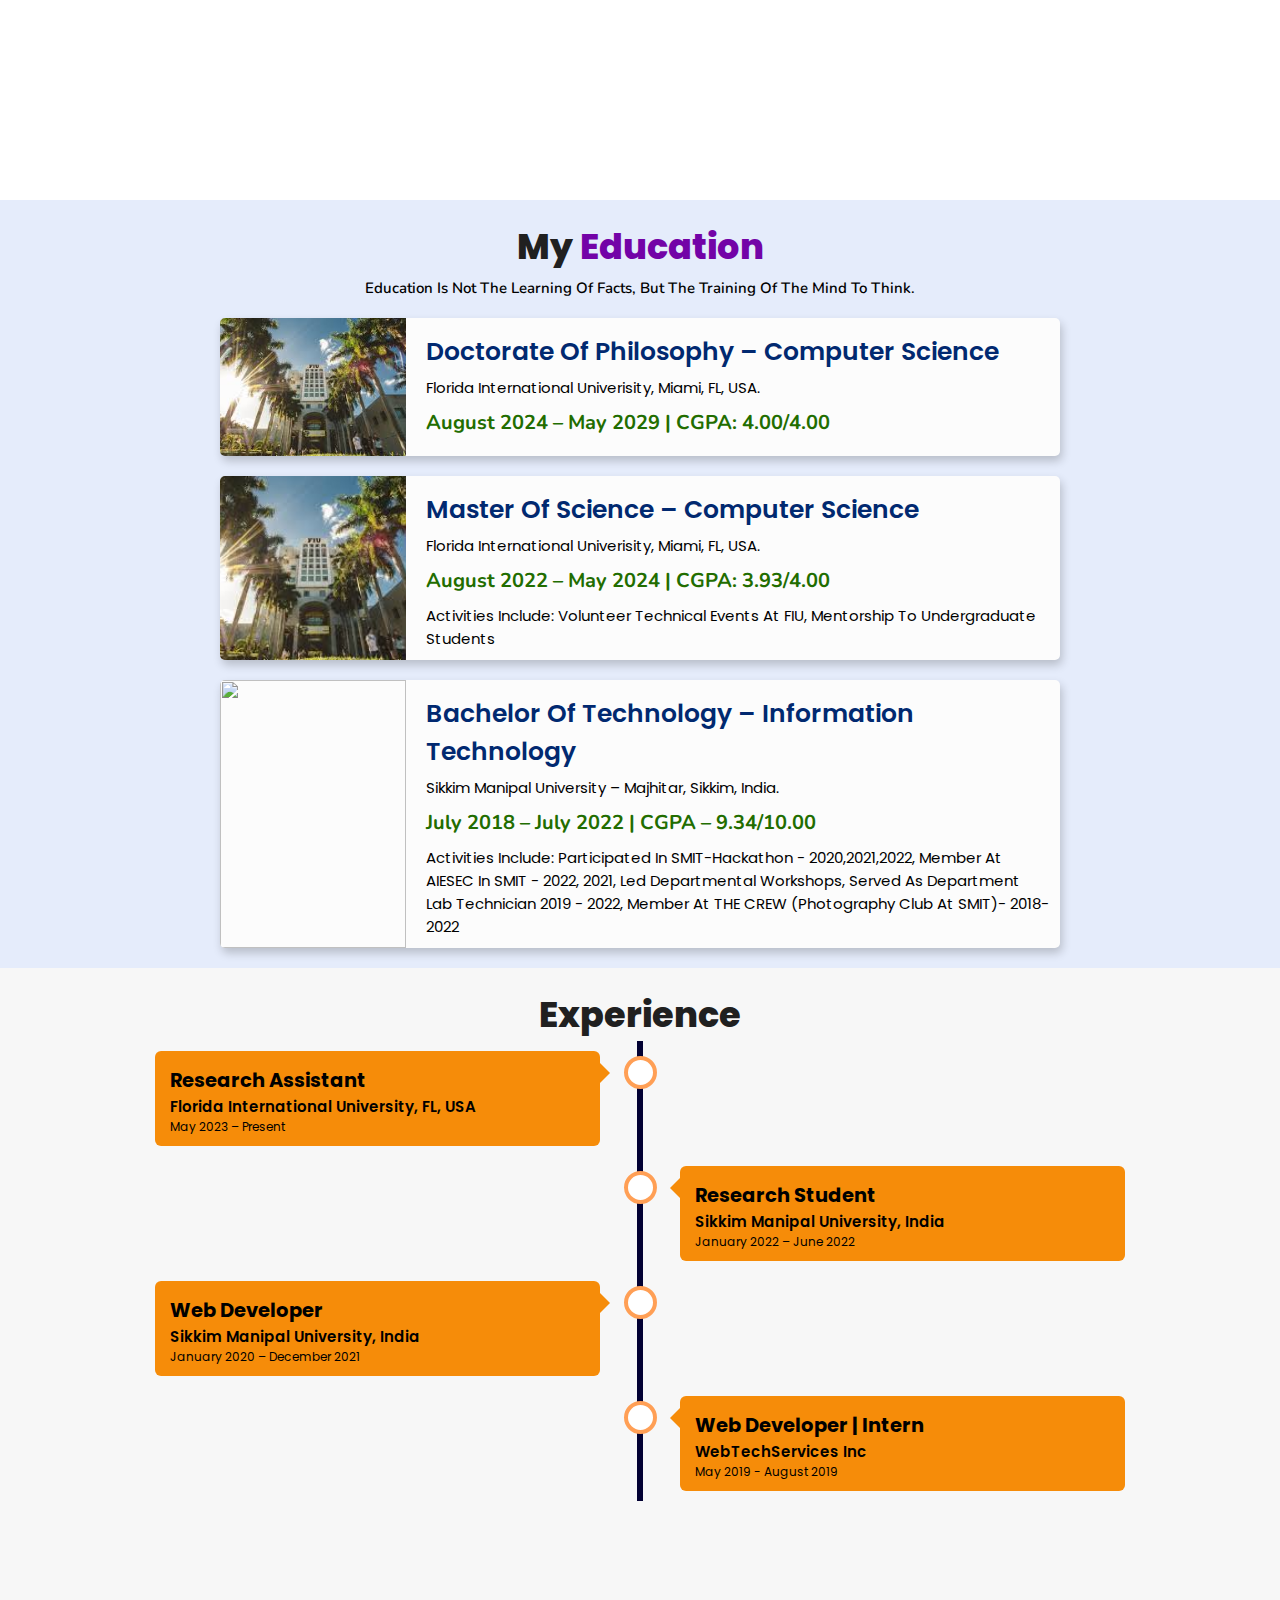
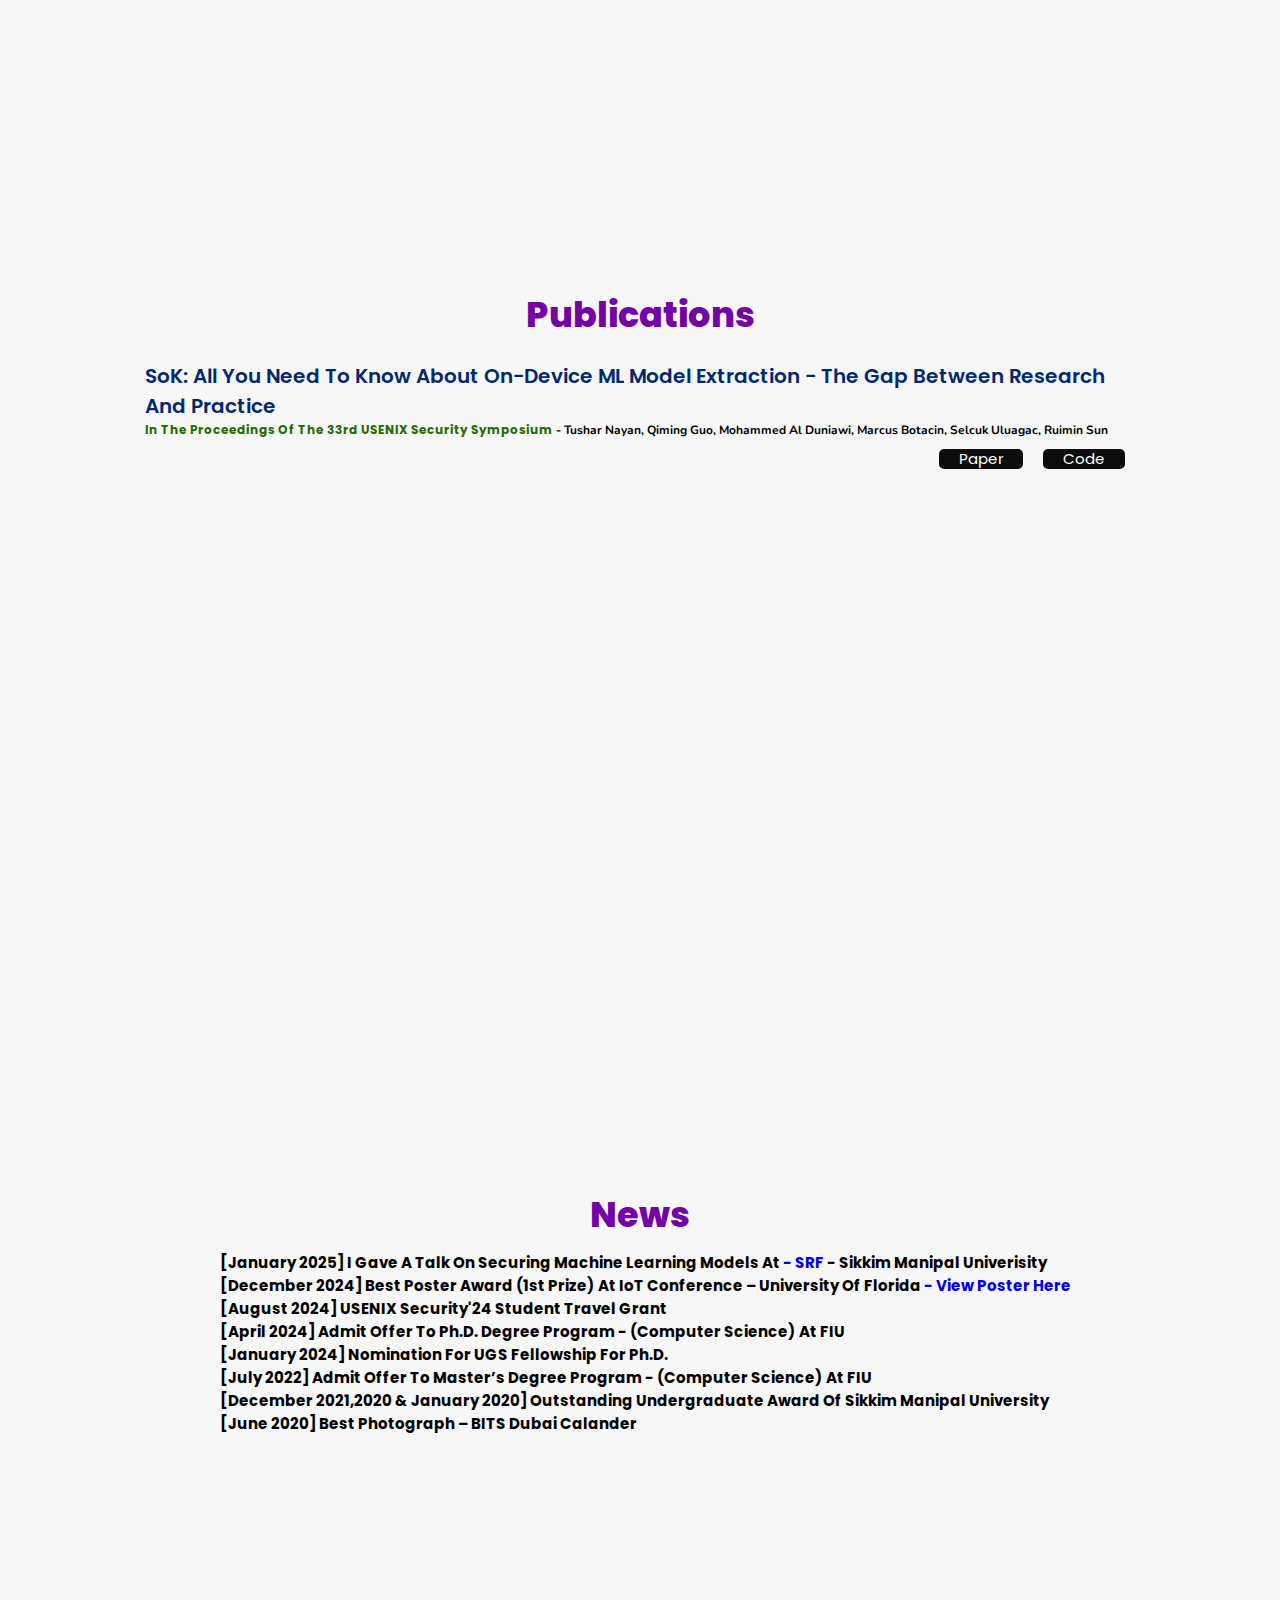
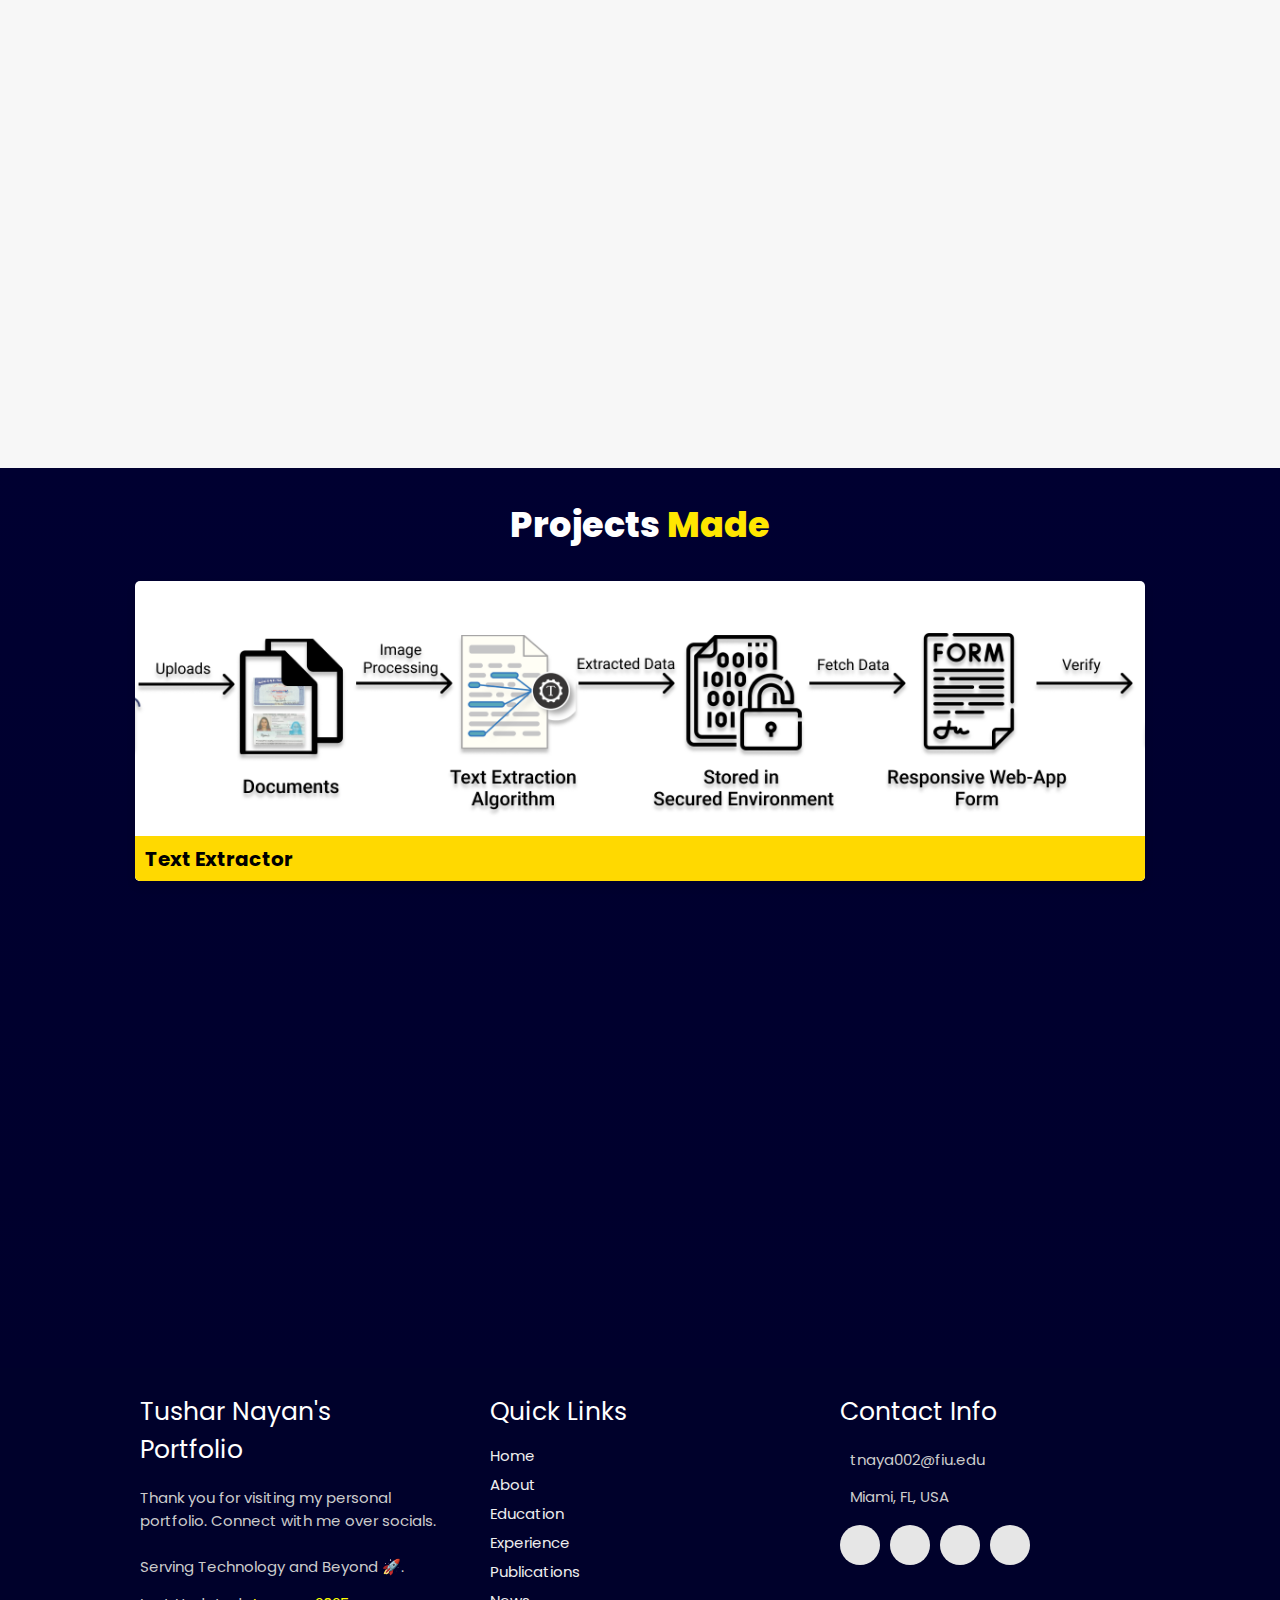
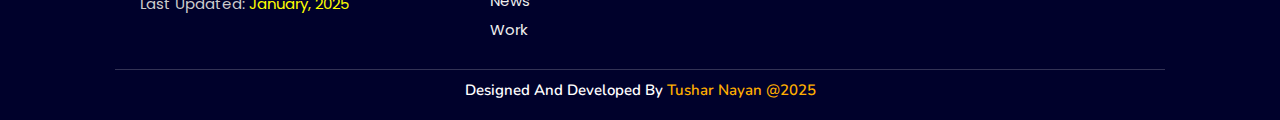
==== commit ac564f24: "Update-index-jan-news_Resume.html" ====
--- a/index.html
+++ b/index.html
@@ -110,7 +110,7 @@
         </div>
         
         <div class="resumebtn">
-            <a href="https://drive.google.com/file/d/1-RRwY6gOq7QX0wgAuTRf5CsmByYuGIUB/view" target="_blank" class="btn"><span>Resume</span>
+            <a href="https://drive.google.com/file/d/1zCvSvT3PaHpPMKNdZwIBPVMWdDw30Yc-/view" target="_blank" class="btn"><span>Resume</span>
                 <i class="fas fa-chevron-right"></i>
             </a>
         </div>
@@ -300,6 +300,7 @@
   <div class="box-container">   
     <div class="box">
         <div class="content">
+        <h3>[January 2025] I gave a talk on Securing Machine Learning models at <span> <a href="https://smu.edu.in/smu/research/srf.html"> - SRF </a> </span>  - Sikkim Manipal Univerisity </h3>
         <h3>[December 2024] Best Poster Award (1st Prize) at IoT Conference – University of Florida <span> <a href="https://drive.google.com/file/d/1Eg8yB_RaiMhcLVflMcBxnxl_NoIxpvJD/view"> - View Poster Here </a> </span> </h3>
         <h3> [August 2024] USENIX Security'24 Student Travel Grant </h3>
         <h3> [April 2024] Admit offer to Ph.D. degree program - (Computer Science) at FIU </h3>
@@ -403,7 +404,7 @@
       <div class="box">
           <h3>Tushar Nayan's Portfolio</h3>
           <p>Thank you for visiting my personal portfolio. Connect with me over socials. <br/> <br/> Serving Technology and Beyond 🚀.</p>
-          <p>Last Updated: <span style="color: yellow;">December, 2024</span></p>
+          <p>Last Updated: <span style="color: yellow;">January, 2025</span></p>
         </div>
 
       <div class="box">
